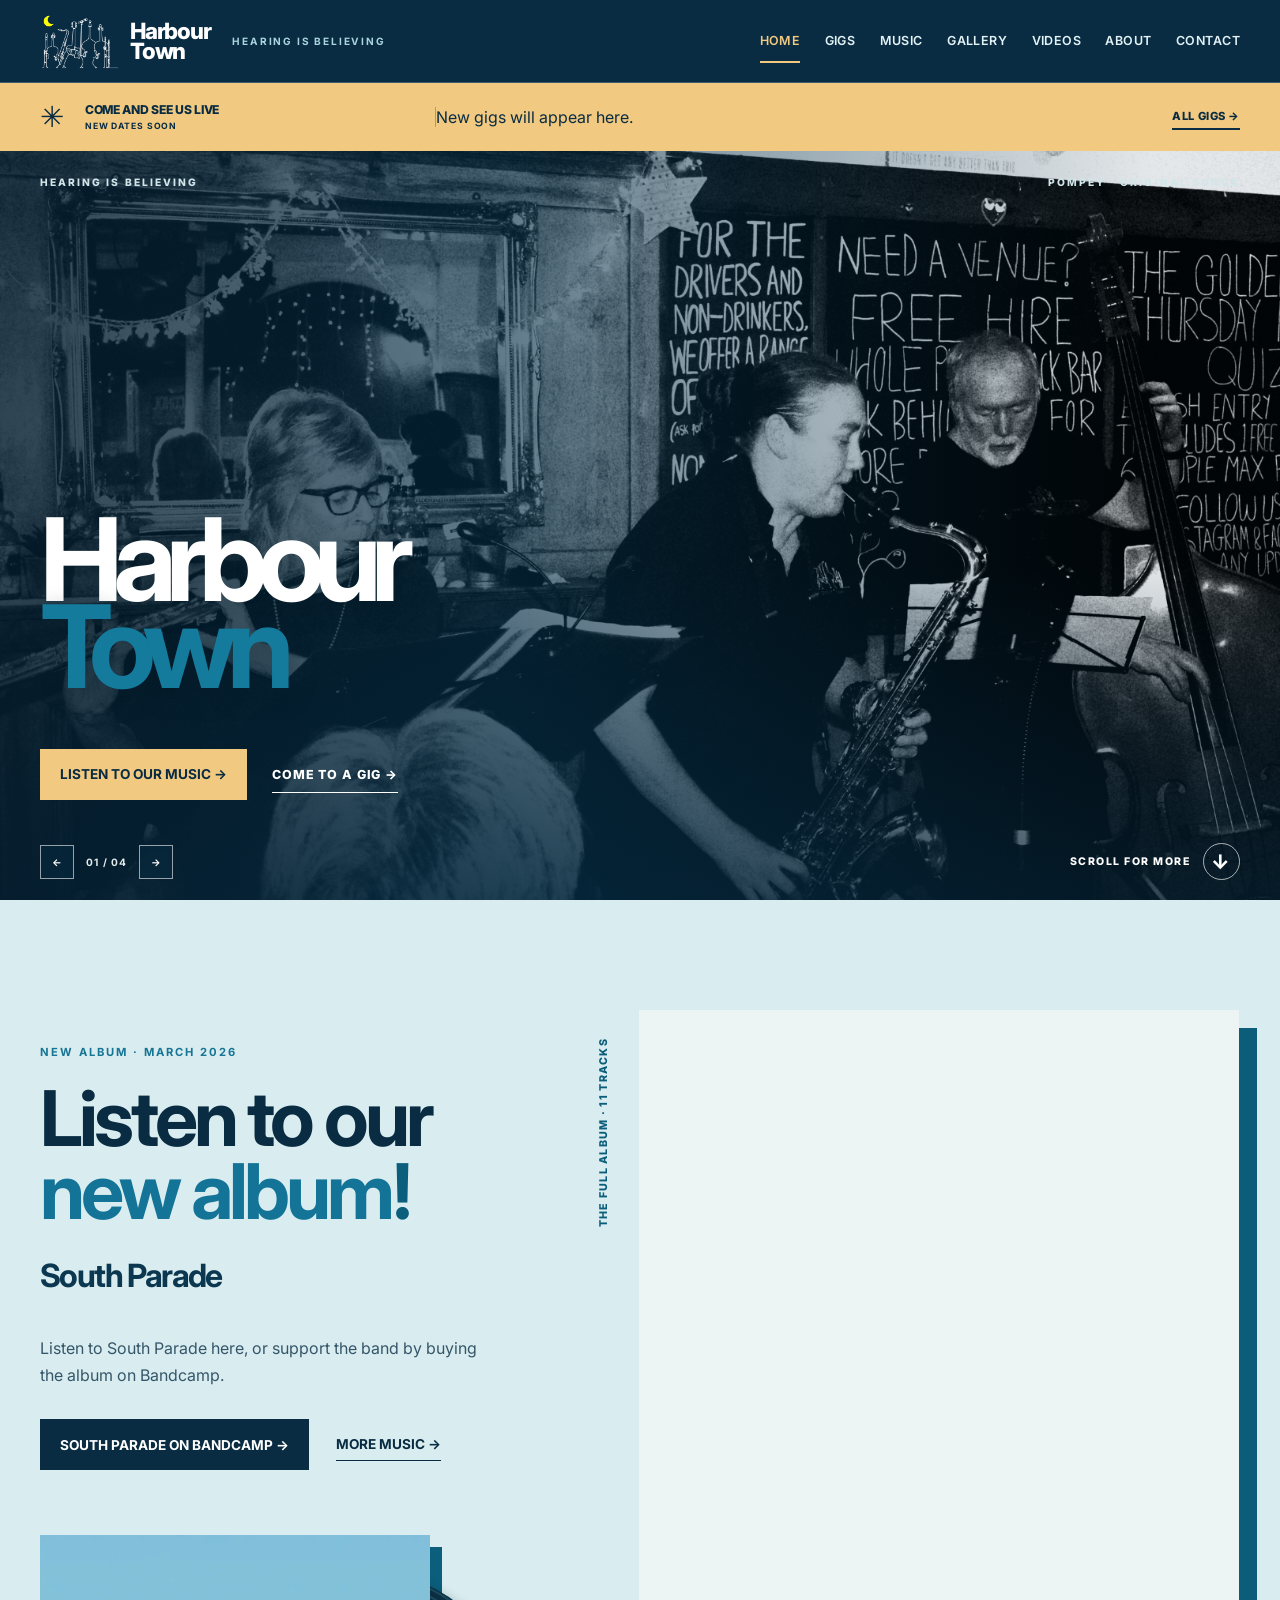
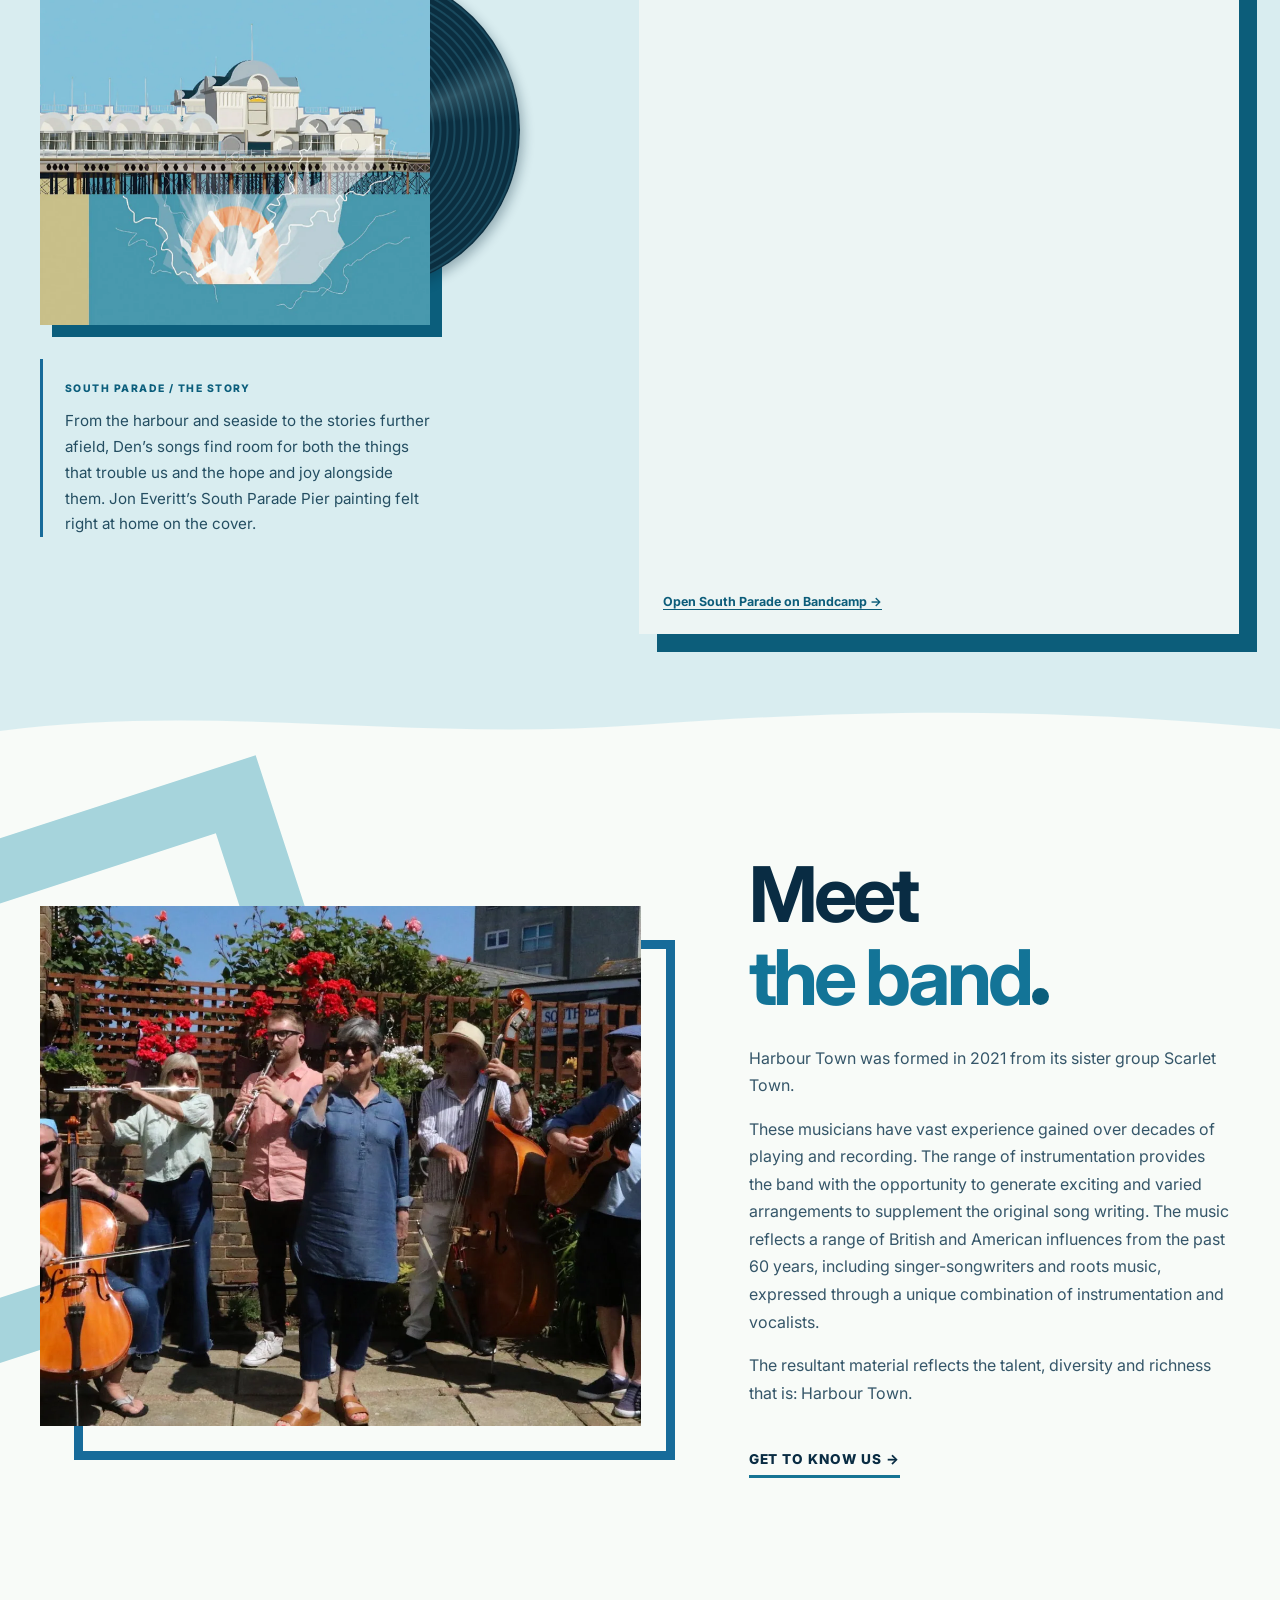
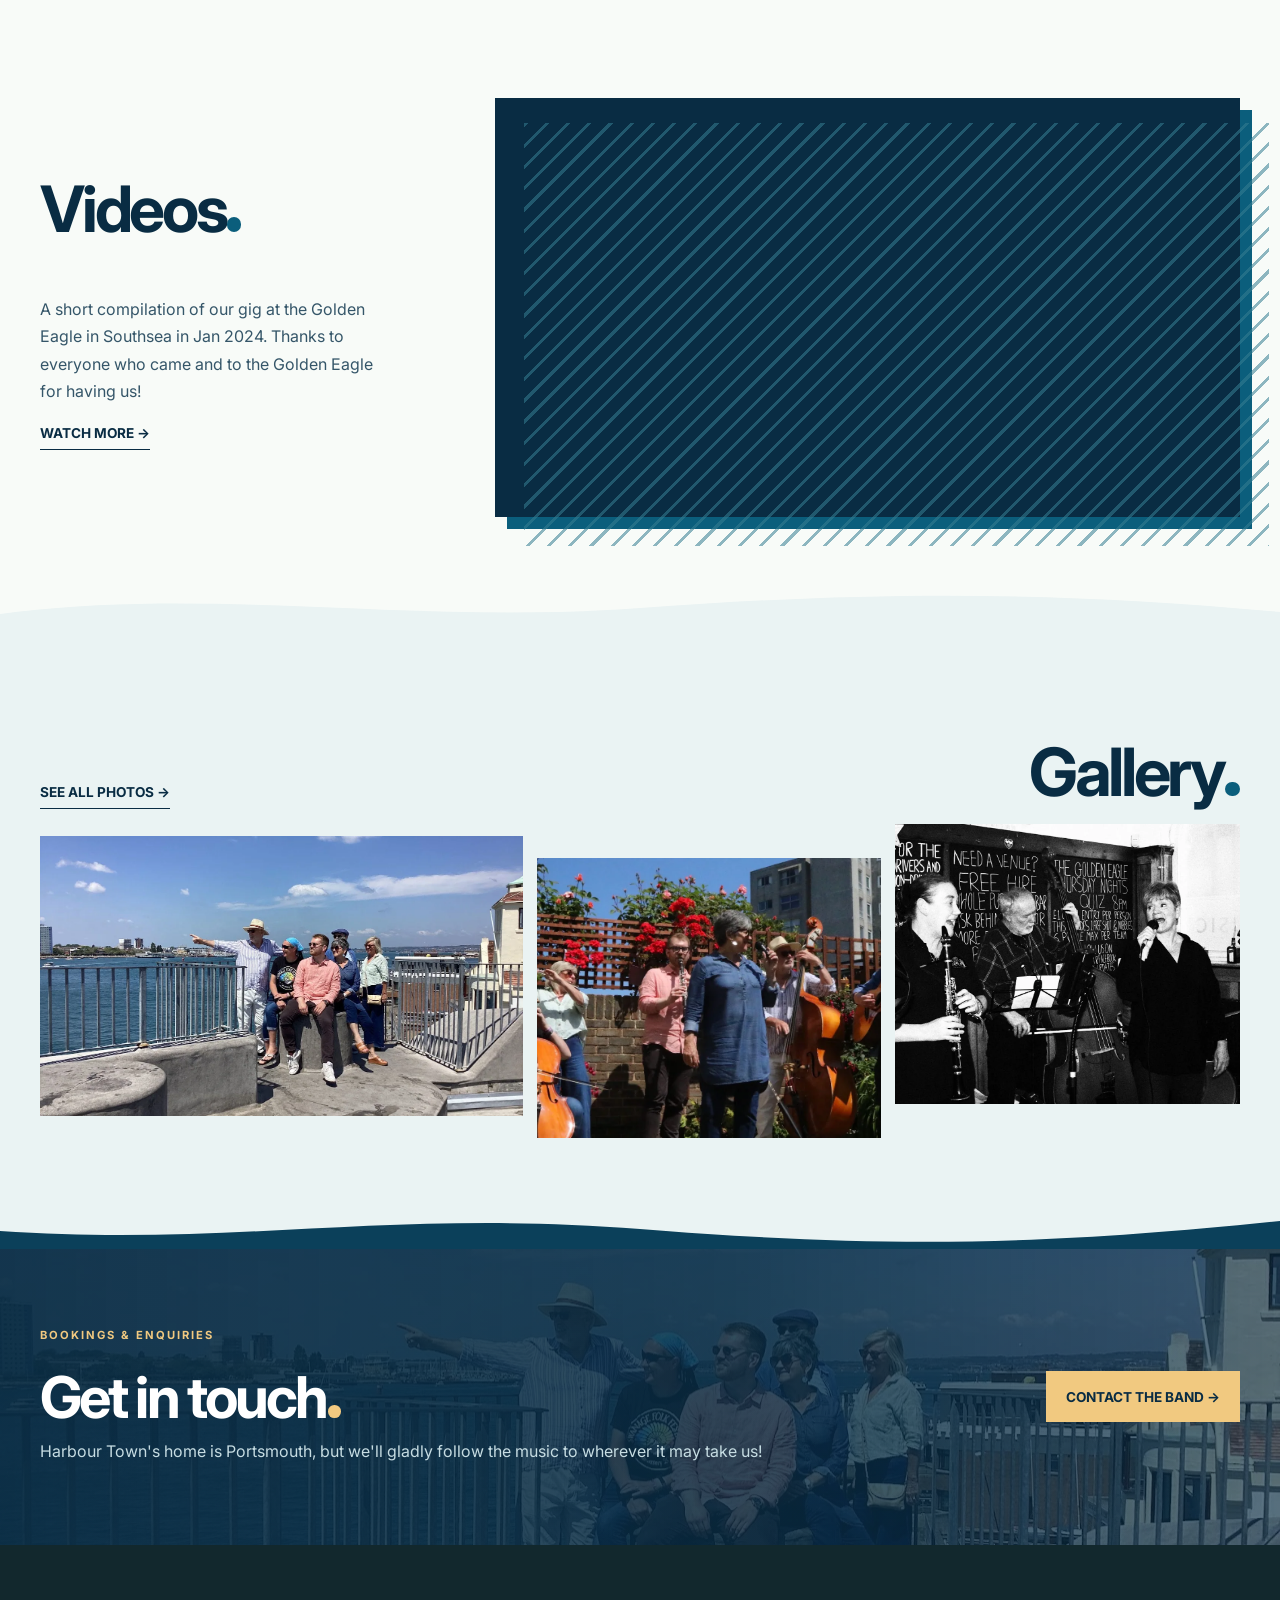
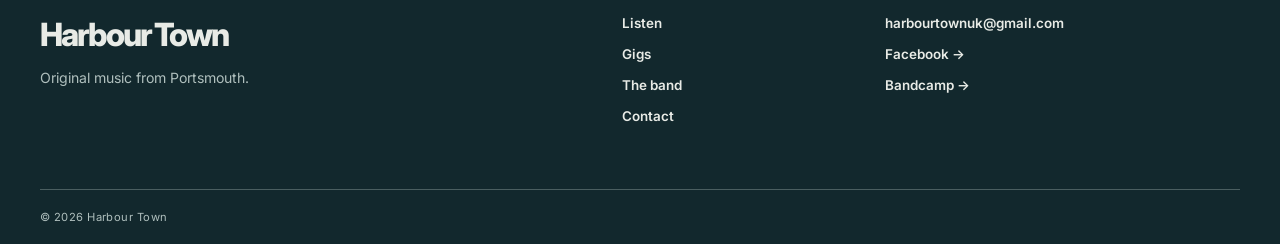
==== index.html @ 0341752e "Refresh header stylesheet and resize mobile logo" ====
<!doctype html>
<html lang="en-GB">
<head>
<meta charset="utf-8">
<meta name="viewport" content="width=device-width, initial-scale=1">
<title>Harbour Town | Original folk and roots music from Portsmouth</title>
<meta name="description" content="Listen to South Parade and find live dates for Harbour Town, a Portsmouth band playing original songs with folk, roots and singer-songwriter influences.">
<meta name="theme-color" content="#092c43">
<link rel="preconnect" href="https://fonts.googleapis.com">
<link rel="preconnect" href="https://fonts.gstatic.com" crossorigin>
<link href="https://fonts.googleapis.com/css2?family=Inter:wght@400;500;600;700;800&display=swap" rel="stylesheet">
<link rel="stylesheet" href="assets/styles.css?v=20260928-logo">
</head>
<body>
<a class="skip-link" href="#main">Skip to content</a>
<header class="site-header"><div class="wrap header-inner">
<a class="wordmark" href="index.html" aria-label="Harbour Town home"><img src="assets/ht-logo.png" alt="" width="64" height="48"><span>Harbour<br>Town</span></a>
<span class="header-location">HEARING IS BELIEVING</span>
<button class="menu-button" type="button" aria-expanded="false" aria-controls="primary-nav"><span class="menu-icon" aria-hidden="true"></span><span class="menu-label">Menu</span></button>
<nav class="site-nav" id="primary-nav" aria-label="Main navigation"><a href="index.html" aria-current="page">Home</a><a href="gigs.html">Gigs</a><a href="music.html">Music</a><a href="gallery.html">Gallery</a><a href="videos.html">Videos</a><a href="about.html">About</a><a href="contact.html">Contact</a></nav>
</div></header>
<main id="main">
<section class="gig-ribbon" aria-label="Next gig"><div class="wrap ribbon-inner"><div class="ribbon-heading"><span class="ribbon-asterisk" aria-hidden="true">✳</span><span>COME AND SEE US LIVE</span><small>OUR NEXT GIG</small></div><div class="ribbon-dates" data-gigs-preview></div><a class="ribbon-all" href="gigs.html">ALL GIGS <span aria-hidden="true">→</span></a></div></section>
<section class="full-hero" aria-labelledby="home-title"><div class="hero-slides" aria-hidden="true"><img class="hero-slide active" src="assets/slideshow_3.JPG" alt=""><img class="hero-slide" src="assets/gallery/harbour-town-2023-12.webp" alt=""><img class="hero-slide" src="assets/golden-eagle-band.webp" alt=""><img class="hero-slide" src="assets/gallery/harbour-town-2023-01.webp" alt=""></div><div class="hero-shade"></div>
<div class="hero-topline wrap"><span>HEARING IS BELIEVING</span><span>POMPEY · ORIGINAL SONGS</span></div>
<div class="hero-stage wrap"><h1 id="home-title">Harbour <em>Town</em></h1><div class="hero-actions"><a class="button button-cream" href="music.html">LISTEN TO OUR MUSIC →</a><a class="hero-simple-link" href="gigs.html">COME TO A GIG →</a></div></div>
<div class="hero-bottom wrap"><div class="hero-controls"><button type="button" id="prevSlide" aria-label="Previous live photo">←</button><span id="slideCount">01 / 04</span><button type="button" id="nextSlide" aria-label="Next live photo">→</button></div><a class="scroll-cue" href="#listen" aria-label="Scroll to the music"><span>SCROLL FOR MORE</span><span class="scroll-arrow" aria-hidden="true">↓</span></a></div></section>

<div class="home-story">
<section class="section record-feature" id="listen" data-story-stop="01"><div class="wrap record-grid"><div class="record-copy"><p class="eyebrow">NEW ALBUM · MARCH 2026</p><h2>Listen to our<br><i>new album<span class="story-stop story-stop--bang">!</span></i></h2><p class="record-title">South Parade</p><p>Listen to South Parade here, or support the band by buying the album on Bandcamp.</p><div class="actions"><a class="button button-dark" href="https://harbourtown.bandcamp.com/album/south-parade" target="_blank" rel="noopener noreferrer">SOUTH PARADE ON BANDCAMP →</a><a class="text-link" href="music.html">MORE MUSIC →</a></div><figure class="cover-art"><img src="assets/south-parade-cover.webp" alt="South Parade album cover featuring South Parade Pier in Southsea" loading="lazy"></figure><p class="album-note">From the harbour and seaside to the stories further afield, Den’s songs find room for both the things that trouble us and the hope and joy alongside them. Jon Everitt’s South Parade Pier painting felt right at home on the cover.</p></div><div class="full-album"><span class="album-side-label">THE FULL ALBUM · 11 TRACKS</span><iframe title="Listen to the full South Parade album by Harbour Town on Bandcamp" src="https://bandcamp.com/EmbeddedPlayer/album=2732938385/size=large/bgcol=edf5f4/linkcol=236d88/tracklist=true/artwork=large/transparent=true/" loading="lazy" allow="autoplay"></iframe><a href="https://harbourtown.bandcamp.com/album/south-parade" target="_blank" rel="noopener noreferrer">Open South Parade on Bandcamp →</a></div></div></section>
<section class="section about-home" data-story-stop="02"><div class="wrap about-home-grid"><figure><img src="assets/gallery/harbour-town-2023-01.webp" alt="Harbour Town playing together outdoors in Portsmouth" loading="lazy"></figure><div class="about-home-copy"><h2>Meet<br><i>the band<span class="story-stop">.</span></i></h2><p>Harbour Town was formed in 2021 from its sister group Scarlet Town.</p><p>These musicians have vast experience gained over decades of playing and recording. The range of instrumentation provides the band with the opportunity to generate exciting and varied arrangements to supplement the original song writing. The music reflects a range of British and American influences from the past 60 years, including singer-songwriters and roots music, expressed through a unique combination of instrumentation and vocalists.</p><p>The resultant material reflects the talent, diversity and richness that is: Harbour Town.</p><a class="sketch-link" href="about.html">GET TO KNOW US →</a></div></div></section>
<section class="section watch-home" data-story-stop="03"><div class="wrap watch-grid"><div><h2>Videos<span class="story-stop">.</span></h2><p>A short compilation of our gig at the Golden Eagle in Southsea in Jan 2024. Thanks to everyone who came and to the Golden Eagle for having us!</p><a class="text-link" href="videos.html">WATCH MORE →</a></div><div class="video-frame"><iframe src="https://www.youtube-nocookie.com/embed/vw4fmekz0vw" title="Harbour Town live at the Golden Eagle in Southsea" loading="lazy" allow="accelerometer; autoplay; clipboard-write; encrypted-media; gyroscope; picture-in-picture; web-share" allowfullscreen></iframe></div></div></section>
<section class="section photo-home" data-story-stop="04"><div class="wrap"><div class="photo-home-head"><div><h2>Gallery<span class="story-stop">.</span></h2></div><a class="text-link" href="gallery.html">SEE ALL PHOTOS →</a></div><div class="photo-home-grid"><a href="gallery.html"><img src="assets/gallery/harbour-town-2023-12.webp" alt="The band beside the Southsea seafront" loading="lazy"></a><a href="gallery.html"><img src="assets/gallery/harbour-town-2023-02.webp" alt="Harbour Town performing outdoors in Portsmouth" loading="lazy"></a><a href="gallery.html"><img src="assets/gallery/golden-eagle-02.webp" alt="The band performing at the Golden Eagle" loading="lazy"></a></div></div></section>
<section class="home-contact" data-story-stop="05"><div class="wrap contact-banner"><div><p class="eyebrow">BOOKINGS & ENQUIRIES</p><h2>Get in touch<span class="story-stop">.</span></h2><p>Harbour Town's home is Portsmouth, but we'll gladly follow the music to wherever it may take us!</p></div><a class="button button-cream" href="contact.html">CONTACT THE BAND →</a></div></section>
</div>
</main>
<footer class="site-footer"><div class="wrap footer-grid">
<div><a class="footer-name" href="index.html">Harbour Town</a><p>Original music from Portsmouth.</p></div>
<div class="footer-nav"><a href="music.html">Listen</a><a href="gigs.html">Gigs</a><a href="about.html">The band</a><a href="contact.html">Contact</a></div>
<div class="footer-contact"><a href="mailto:harbourtownuk@gmail.com">harbourtownuk@gmail.com</a><a href="https://www.facebook.com/harbourtownband1" target="_blank" rel="noopener noreferrer">Facebook →</a><a href="https://harbourtown.bandcamp.com/album/south-parade" target="_blank" rel="noopener noreferrer">Bandcamp →</a></div>
</div><div class="wrap footer-bottom"><span>© <span id="year">2026</span> Harbour Town</span></div></footer>
<script src="assets/gigs-data.js" defer></script>
<script src="assets/site.js" defer></script>
</body></html>
---- assets/styles.css ----
:root{--paper:#f7f4ed;--white:#fffdfa;--ink:#172d33;--muted:#526168;--sea:#496c6a;--line:#c9cec7;--sand:#e8e3d6;--gold:#b99358;--max:1240px}
*,*::before,*::after{box-sizing:border-box}
html{scroll-behavior:smooth}
body{margin:0;background:var(--paper);color:var(--ink);font-family:Inter,Arial,sans-serif;-webkit-font-smoothing:antialiased}
img{display:block;max-width:100%;width:100%}a{color:inherit;text-decoration:none}button{font:inherit}p{line-height:1.72}h1,h2,h3,p,figure{margin-top:0}h1,h2,h3{letter-spacing:-.05em;line-height:1.08}h1{font-size:clamp(3.5rem,8vw,8rem)}h2{font-size:clamp(2.5rem,5.2vw,5rem)}h3{font-size:1.5rem}a:focus-visible,button:focus-visible{outline:3px solid var(--gold);outline-offset:4px}.wrap{width:min(var(--max),calc(100% - 80px));margin-inline:auto}.skip-link{position:absolute;z-index:30;top:-100px;left:20px;padding:12px;background:var(--ink);color:white}.skip-link:focus{top:12px}
.site-header{position:relative;z-index:10;background:var(--paper);border-bottom:1px solid var(--line)}.header-inner{min-height:96px;display:flex;justify-content:space-between;align-items:center;gap:32px}.wordmark{display:flex;align-items:end;gap:17px;flex:none}.wordmark>span{font-size:1.5rem;font-weight:800;letter-spacing:-.075em;line-height:.82}.wordmark small{font-size:.61rem;letter-spacing:.17em;font-weight:700;white-space:nowrap;color:var(--sea);padding-bottom:2px}.site-nav{display:flex;align-items:center;gap:clamp(13px,2.1vw,30px)}.site-nav a{font-size:.84rem;font-weight:600;white-space:nowrap;padding:13px 0;border-bottom:2px solid transparent}.site-nav a:hover,.site-nav a[aria-current="page"]{color:var(--sea);border-bottom-color:var(--sea)}.menu-button{display:none}
.eyebrow{text-transform:uppercase;letter-spacing:.18em;font-weight:700;font-size:.7rem;line-height:1.4;color:var(--sea);margin-bottom:22px}.home-hero{padding:64px 0 76px}.hero-grid{display:grid;grid-template-columns:.88fr 1.12fr;gap:clamp(36px,6vw,90px);align-items:center}.hero-text{padding:36px 0 52px}.hero-text h1{margin-bottom:25px;letter-spacing:-.075em;line-height:.92}.period{color:var(--gold)}.hero-lede{font-size:clamp(1.4rem,2.25vw,2rem);font-weight:600;letter-spacing:-.04em;margin-bottom:10px}.hero-description{max-width:420px;font-size:1.06rem;color:var(--muted);margin-bottom:30px}.actions{display:flex;align-items:center;flex-wrap:wrap;gap:18px 27px;margin-top:30px}.button{display:inline-flex;align-items:center;justify-content:space-between;gap:22px;min-height:51px;padding:14px 20px;font-size:.85rem;font-weight:700;line-height:1.2;transition:background .2s,color .2s,transform .2s}.button:hover{transform:translateY(-2px)}.button-dark{background:var(--ink);color:#fff}.button-dark:hover{background:var(--sea)}.button-light{background:var(--paper);color:var(--ink)}.button-light:hover{background:#fff}.text-link{font-weight:700;font-size:.85rem;border-bottom:1px solid currentColor;padding:8px 0}.text-link:hover{color:var(--sea)}.hero-photo{position:relative;margin:0}.hero-photo img{height:clamp(440px,46vw,630px);object-fit:cover;object-position:48% center;filter:grayscale(100%)}.hero-photo::after{content:"";position:absolute;top:-16px;right:-16px;width:34%;height:27%;border-top:1px solid var(--gold);border-right:1px solid var(--gold);pointer-events:none}.hero-photo figcaption,.band-photo figcaption,.gallery-item figcaption{display:flex;justify-content:space-between;gap:12px;padding-top:13px;font-size:.7rem;font-weight:600;letter-spacing:.05em;color:var(--muted)}.tide-line{display:flex;justify-content:space-between;border-top:1px solid var(--line);padding:18px 0;color:var(--sea);font-size:.67rem;font-weight:700;letter-spacing:.17em}.section{padding:110px 0}.split-section{display:grid;grid-template-columns:.98fr 1fr;align-items:center;gap:clamp(50px,9vw,145px)}.section-copy{max-width:540px}.section-copy h2{margin-bottom:24px}.section-copy p:not(.eyebrow),.about-story p:not(.eyebrow),.gig-feature p:not(.eyebrow),.contact-grid p{font-size:1rem;color:var(--muted)}.section-copy .section-lede{font-size:1.25rem!important;font-weight:600;color:var(--ink)!important;letter-spacing:-.025em}.album-feature{background:#eeeae0}.section-media{display:flex;justify-content:center}.player-shell{width:min(100%,420px);min-height:480px;border:1px solid #d8d8d0;background:var(--paper);padding:14px;box-shadow:12px 12px 0 #ddd8cc}.player-shell iframe{display:block;border:0;width:100%;height:450px}.band-feature{background:var(--white)}.band-grid{display:grid;grid-template-columns:1.07fr .93fr;align-items:center;gap:clamp(45px,8vw,130px)}.band-photo{margin:0}.band-photo img{height:510px;object-fit:cover;object-position:38% center;filter:grayscale(100%)}.band-feature .text-link{display:inline-block;margin-top:15px}.gig-feature{background:var(--ink);color:var(--paper)}.gigs-split{display:grid;grid-template-columns:1fr .65fr;gap:12%;align-items:center}.gig-feature .eyebrow{color:#b8c6c1}.gig-feature h2{margin-bottom:22px}.gig-feature p:not(.eyebrow){color:#ced6d4;max-width:560px}.light-link:hover{color:#e6c799}.gigs-preview{border-top:1px solid #889995;border-bottom:1px solid #889995;padding:27px 0 30px}.preview-label{display:block;font-size:.7rem;text-transform:uppercase;letter-spacing:.18em;color:#bbcbc7;font-weight:700;margin-bottom:25px}.gigs-preview .preview-empty{font-size:clamp(1.3rem,2.2vw,2rem);font-weight:600;color:var(--paper)!important;line-height:1.3;letter-spacing:-.04em;margin:0}.preview-gig{display:flex;gap:22px;align-items:start}.preview-gig time{font-size:1.5rem;font-weight:700;white-space:nowrap}.preview-gig strong{font-size:1.4rem;letter-spacing:-.04em}.preview-gig span{display:block;color:#ced6d4;margin-top:8px}.home-contact{padding:85px 0}.contact-banner{border-top:1px solid var(--line);display:flex;justify-content:space-between;align-items:center;gap:35px;padding-top:75px}.contact-banner h2{font-size:clamp(2.2rem,4.5vw,4rem);margin-bottom:10px}.contact-banner p:last-child{color:var(--muted);margin:0}
.page-intro{padding:100px 0 90px;border-bottom:1px solid var(--line)}.page-intro h1{font-size:clamp(3.2rem,7vw,7rem);margin-bottom:25px;max-width:900px}.intro-copy{font-size:clamp(1.1rem,1.7vw,1.45rem);letter-spacing:-.022em;line-height:1.55;max-width:750px;color:var(--muted);margin:0}.page-section{padding-top:88px;padding-bottom:105px}.music-layout{align-items:start}.paper-section{background:#eeeae0}.other-records h2{margin-bottom:55px}.record-list{border-top:1px solid var(--ink)}.record-list a{display:flex;justify-content:space-between;gap:20px;align-items:center;padding:24px 0;border-bottom:1px solid var(--line);font-size:1.35rem;font-weight:650;letter-spacing:-.035em}.record-list a:hover{color:var(--sea)}.record-list a>span:last-child{font-size:.85rem;letter-spacing:0}.record-list small{font-size:.7rem;color:var(--muted);letter-spacing:0;font-weight:500;margin-left:16px}.gigs-page-grid{display:grid;grid-template-columns:1.45fr .7fr;gap:12%}.gigs-page-grid h2{font-size:clamp(2.1rem,3.5vw,3.4rem);margin-bottom:40px}.gig-list{border-top:1px solid var(--ink)}.no-gigs{max-width:550px;color:var(--muted);padding:27px 0}.gig-row{display:grid;grid-template-columns:150px 1fr auto;gap:18px;align-items:center;padding:28px 0;border-bottom:1px solid var(--line)}.gig-row time{font-weight:700}.gig-row h3{font-size:1.2rem;margin-bottom:5px}.gig-row p{color:var(--muted);margin:0}.gig-row a{font-weight:700;font-size:.85rem;border-bottom:1px solid currentColor}.aside-note{background:#e9e6dc;padding:34px;align-self:start}.aside-note h3{font-size:1.8rem}.aside-note p{color:var(--muted)}.aside-small{font-size:.8rem;margin:28px 0 0}.aside-small a,.inline-link{border-bottom:1px solid currentColor;font-weight:700}.about-story{display:grid;grid-template-columns:.8fr 1.2fr;gap:12%;max-width:1200px}.about-story h2{font-size:clamp(2.5rem,4vw,4rem)}.about-story p:not(.eyebrow){max-width:700px}.wide-photo img{max-height:520px;object-fit:cover;object-position:center 45%;filter:grayscale(100%)}.section-heading{margin-bottom:50px}.members{display:grid;grid-template-columns:repeat(2,1fr);column-gap:10%;border-top:1px solid var(--ink)}.member{padding:28px 0 35px;border-bottom:1px solid var(--line)}.member h3{margin-bottom:5px}.member .member-role{color:var(--sea);font-size:.77rem;text-transform:uppercase;font-weight:700;letter-spacing:.08em;margin-bottom:16px}.member p:last-child{color:var(--muted);margin-bottom:0;font-size:.92rem}.gallery-grid{display:grid;grid-template-columns:repeat(2,1fr);gap:40px 24px}.gallery-item{margin:0}.gallery-wide{grid-column:1/-1}.gallery-item img{aspect-ratio:1.35;object-fit:cover;filter:grayscale(100%)}.gallery-wide img{aspect-ratio:2.2}.video-grid{display:grid;grid-template-columns:repeat(2,1fr);gap:70px 32px}.video-frame{aspect-ratio:16/9;background:var(--ink)}.video-frame iframe{border:0;width:100%;height:100%}.video-item h2{font-size:1.65rem;margin:20px 0 8px}.video-item p{color:var(--muted);margin:0}.contact-grid{display:grid;grid-template-columns:1fr 1fr;gap:12%}.contact-grid h2{font-size:clamp(2.3rem,4vw,4rem)}.contact-grid>div>p{max-width:450px}.contact-methods{border-top:1px solid var(--ink)}.contact-methods>div{padding:25px 0;border-bottom:1px solid var(--line)}.contact-methods span{display:block;color:var(--sea);font-size:.7rem;font-weight:700;text-transform:uppercase;letter-spacing:.16em;margin-bottom:10px}.contact-methods a{font-size:clamp(1rem,1.75vw,1.35rem);font-weight:650;word-break:break-word}.contact-methods a:hover{color:var(--sea)}
.site-footer{background:#12282d;color:#e8ebe6;padding:70px 0 20px}.footer-grid{display:grid;grid-template-columns:1.5fr .6fr 1fr;gap:50px}.footer-name{font-size:2rem;font-weight:800;letter-spacing:-.065em}.site-footer p{font-size:.88rem;color:#afbfbd;margin-top:12px}.footer-nav,.footer-contact{display:flex;flex-direction:column;align-items:start;gap:15px;font-size:.84rem;font-weight:600}.site-footer a:hover{color:#e5c395}.footer-bottom{border-top:1px solid #4a5e60;margin-top:65px;padding-top:20px;display:flex;justify-content:space-between;font-size:.7rem;letter-spacing:.04em;color:#afbfbd}
@media(max-width:1000px){.wordmark small{display:none}.site-nav{gap:16px}.wrap{width:min(var(--max),calc(100% - 48px))}.hero-grid{gap:30px}.hero-text h1{font-size:clamp(3.6rem,8vw,6rem)}}
@media(max-width:760px){.header-inner{min-height:75px}.wordmark>span{font-size:1.25rem}.menu-button{display:flex;align-items:center;gap:10px;background:none;border:0;color:var(--ink);padding:13px 0;font-size:.8rem;font-weight:700;cursor:pointer}.menu-icon{display:block;width:22px;height:2px;background:currentColor;position:relative}.menu-icon::before,.menu-icon::after{content:"";position:absolute;left:0;width:22px;height:2px;background:currentColor}.menu-icon::before{top:-7px}.menu-icon::after{top:7px}.site-nav{display:none;position:absolute;left:0;right:0;top:100%;background:var(--paper);padding:15px 24px 26px;border-bottom:1px solid var(--line);box-shadow:0 12px 20px #172d3314;flex-direction:column;align-items:stretch;gap:0}.site-nav.is-open{display:flex}.site-nav a{font-size:1rem;padding:12px 0;border-bottom:1px solid var(--line)}.home-hero{padding:28px 0 45px}.hero-grid{grid-template-columns:1fr;gap:30px}.hero-text{padding:30px 0 0}.hero-text h1{font-size:clamp(4.4rem,15vw,7rem)}.hero-photo img{height:clamp(300px,65vw,550px)}.hero-photo::after{right:-9px;top:-9px}.section{padding:75px 0}.split-section,.band-grid,.gigs-split,.gigs-page-grid,.about-story,.contact-grid{grid-template-columns:1fr;gap:45px}.section-copy{max-width:unset}.band-photo img{height:420px}.band-grid .band-photo{order:2}.gigs-preview{margin-top:5px}.contact-banner{padding-top:45px;align-items:flex-start;flex-direction:column}.page-intro{padding:70px 0 60px}.page-section{padding:65px 0 80px}.player-shell{width:min(100%,420px)}.members{grid-template-columns:1fr}.gallery-grid,.video-grid{grid-template-columns:1fr}.gallery-wide{grid-column:auto}.gallery-wide img,.gallery-item img{aspect-ratio:1.4}.footer-grid{grid-template-columns:1fr 1fr;gap:40px}.footer-grid>div:first-child{grid-column:1/-1}.footer-bottom{margin-top:48px}}
@media(max-width:480px){.wrap{width:calc(100% - 36px)}.hero-text h1{font-size:clamp(3.8rem,16vw,5.3rem)}.hero-description{font-size:.98rem}.hero-photo img{height:310px}.tide-line span:last-child{display:none}.section{padding:60px 0}.page-intro{padding:58px 0}.page-intro h1{font-size:clamp(3rem,13vw,4.5rem)}.button{width:100%}.actions{align-items:stretch;flex-direction:column}.actions .text-link{align-self:flex-start}.band-photo img{height:340px}.gig-row{grid-template-columns:1fr;gap:7px}.aside-note{padding:26px}.gallery-grid{gap:30px}.footer-grid{grid-template-columns:1fr}.footer-grid>div:first-child{grid-column:auto}.footer-bottom{gap:15px;flex-wrap:wrap}}
@media(prefers-reduced-motion:reduce){html{scroll-behavior:auto}.button{transition:none}}

/* Southsea edition: blue ink, live photography and the album's pier artwork. */
:root{--paper:#eaf3f3;--white:#f8fbf8;--ink:#092c43;--muted:#355669;--sea:#167494;--line:#b0ccd1;--sand:#d7e8e7;--gold:#f1c980}
body{background:var(--paper)}
.site-header{background:#092c43;color:#fff;border-bottom:1px solid #ffffff37}.header-inner{min-height:82px;gap:22px}.wordmark{align-items:center;gap:12px}.wordmark img{width:78px;height:68px;object-fit:contain;display:block}.wordmark>span{font-size:1.4rem;letter-spacing:-.055em;line-height:.9}.header-location{color:#aad5df;font-size:.63rem;letter-spacing:.18em;font-weight:700;white-space:nowrap;margin-right:auto}.site-nav{gap:clamp(13px,1.9vw,27px)}.site-nav a{color:#e3f3f5;font-size:.78rem;letter-spacing:.035em;text-transform:uppercase}.site-nav a:hover,.site-nav a[aria-current="page"]{color:var(--gold);border-color:var(--gold)}
/* .hero-actions .button-cream{background:#167494;color:#fff}
.hero-actions .button-cream:hover{background:#34aad2;color:#fff}*/
.gig-ribbon{background:#f1c980;color:#092c43}.ribbon-inner{min-height:90px;display:grid;grid-template-columns:1fr 1.9fr auto;align-items:center;gap:24px}.ribbon-heading{display:grid;grid-template-columns:36px 1fr;column-gap:9px;align-items:center;line-height:1.1;font-size:.86rem;font-weight:800;letter-spacing:-.025em}.ribbon-heading small{grid-column:2;font-size:.54rem;letter-spacing:.1em;font-weight:700;margin-top:5px}.ribbon-asterisk{grid-row:1/3;font-size:2.2rem;font-weight:400;line-height:1}.ribbon-dates{display:grid;grid-template-columns:1fr 1fr;gap:0;border-left:1px solid #0d4b6655}.ribbon-gig{display:flex;gap:13px;align-items:center;padding:10px 16px;border-right:1px solid #0d4b6655}.ribbon-gig time{font-size:1.5rem;line-height:.95;letter-spacing:-.065em;font-weight:800;white-space:nowrap}.ribbon-gig time span{display:block;font-size:.57rem;text-transform:uppercase;letter-spacing:.12em;font-weight:700;margin-top:4px}.ribbon-gig strong{display:block;font-size:.82rem;letter-spacing:-.03em;line-height:1.2}.ribbon-gig small{display:block;font-size:.64rem;font-weight:600;margin-top:3px}.ribbon-all{font-size:.7rem;font-weight:800;letter-spacing:.05em;white-space:nowrap;border-bottom:2px solid currentColor;padding:5px 0}.ribbon-all:hover{color:#126380}
.full-hero{position:relative;min-height:min(790px,85vh);height:720px;background:#0a2e42;color:#fff;overflow:hidden}.hero-slides,.hero-shade,.hero-slide{position:absolute;inset:0;width:100%;height:100%}.hero-slide{object-fit:cover;object-position:center 45%;opacity:0;transition:opacity 1.1s ease;filter:contrast(1.08)}.hero-slide.active{opacity:1}.hero-shade{background:linear-gradient(90deg,#051e2fd4 0%,#052e46a0 40%,#06283b1c 90%),linear-gradient(0deg,#051e2fbd 0%,transparent 45%)}.hero-topline,.hero-stage,.hero-bottom{position:relative;z-index:1}.hero-topline{display:flex;justify-content:space-between;padding-top:25px;font-size:.64rem;letter-spacing:.2em;font-weight:800;color:#d2e6ea}.hero-stage{position:absolute;left:50%;bottom:100px;transform:translateX(-50%)}.hero-overline{font-size:clamp(1.5rem,3vw,2.5rem);font-weight:500;letter-spacing:-.06em;margin-bottom:10px;font-style:italic;color:#f2d59b}.hero-stage h1{font-size:clamp(5rem,11.4vw,12rem);line-height:.75;letter-spacing:-.09em;margin:0 0 60px;white-space:nowrap;text-shadow:0 8px 24px #04192266}.hero-stage h1 em{display:block;font-style:normal;color:#f1c980}.hero-caption{max-width:435px;font-size:1.05rem;line-height:1.5;font-weight:500;margin-bottom:20px}.hero-actions{display:flex;gap:25px;align-items:center;flex-wrap:wrap}.button-cream{background:#f1c980;color:#092c43}.button-cream:hover{background:#f9e4b5}.hero-simple-link{font-size:.78rem;letter-spacing:.07em;font-weight:800;border-bottom:1px solid #fff;padding:10px 0}.hero-simple-link:hover{color:#f1c980}.hero-bottom{position:absolute;left:50%;bottom:20px;transform:translateX(-50%);display:flex;justify-content:space-between;align-items:center;color:#e5eceb;font-size:.63rem;letter-spacing:.12em;font-weight:700}.hero-controls{display:flex;align-items:center;gap:12px;white-space:nowrap}.hero-controls button{border:1px solid #ffffff93;color:#fff;background:#092c4370;width:34px;height:34px;cursor:pointer}.hero-controls button:hover{background:#f1c980;color:#092c43}.seafront-mark{background:#0c5d7a;color:#a7e2e6;overflow:hidden}.seafront-mark .wrap{display:flex;justify-content:space-around;align-items:center;gap:35px;height:60px;font-size:.75rem;letter-spacing:.2em;font-weight:800;white-space:nowrap}.seafront-mark span:nth-child(even){color:#f1c980;font-size:1.5rem}
.record-feature{background:#d9edf0;position:relative;overflow:hidden}.record-feature::before{content:"";position:absolute;right:-4%;top:-200px;width:380px;height:380px;border:45px solid #b8dbe1;border-radius:50%;opacity:.55}.record-grid{position:relative;display:grid;grid-template-columns:.9fr 1.1fr;gap:9%;align-items:start}.record-copy{padding-top:35px}.record-copy h2{font-size:clamp(3.3rem,6vw,7rem);line-height:.95;margin:0 0 20px}.record-copy h2 i,.about-home h2 i,.music-album h2 i{font-style:normal;color:#137497}.record-title{font-size:clamp(1.3rem,2.5vw,2rem)!important;font-weight:700;color:#0b3850!important;letter-spacing:-.05em}.record-copy>p:not(.eyebrow){max-width:450px;color:#355669;line-height:1.7}.cover-art{width:min(100%,390px);position:relative;margin:65px 0 0;box-shadow:18px 18px 0 #0b5e7c}.cover-art img{aspect-ratio:1;object-fit:cover}.cover-art figcaption{background:#0b5e7c;color:#fff;font-size:.63rem;letter-spacing:.04em;padding:8px 11px}.full-album{position:relative;background:#edf5f4;padding:24px;box-shadow:18px 18px 0 #0c5d7a;max-width:600px}.full-album iframe{display:block;width:100%;height:1140px;max-width:100%;border:0}.full-album>a{display:inline-block;color:#0c5d7a;font-weight:700;font-size:.78rem;border-bottom:1px solid currentColor;margin:20px 0 0}.album-side-label{position:absolute;left:-42px;top:28px;writing-mode:vertical-rl;transform:rotate(180deg);font-size:.67rem;font-weight:800;letter-spacing:.12em;color:#0c5d7a}.about-home{background:#f8fbf8}.about-home-grid{display:grid;grid-template-columns:1.1fr .9fr;gap:9%;align-items:center}.about-home-grid figure{margin:0}.about-home-grid img{height:520px;object-fit:cover}.about-home-grid figcaption{font-size:.62rem;letter-spacing:.09em;color:#436476;margin-top:14px;font-weight:700}.about-home-copy h2{font-size:clamp(3.6rem,6vw,7rem);margin:0 0 25px}.about-home-copy p:not(.eyebrow){max-width:480px;color:#355669}.sketch-link{display:inline-block;margin-top:20px;border-bottom:3px solid #167494;padding:8px 0;font-size:.85rem;font-weight:800;letter-spacing:.07em}.sketch-link:hover{color:#167494}.watch-home{background:#dcebee}.watch-grid{display:grid;grid-template-columns:.6fr 1.4fr;gap:9%;align-items:center}.watch-grid h2{font-size:clamp(3rem,5vw,5.5rem)}.watch-grid p:not(.eyebrow){color:#355669;max-width:300px}.watch-grid .video-frame{box-shadow:15px 15px 0 #11617e}.home-contact{background:#0b405a;color:#fff;padding:80px 0}.home-contact .contact-banner{border:0;padding:0}.home-contact .eyebrow{color:#f1c980}.home-contact .contact-banner p:last-child{color:#c6dce2}
.page-intro{background:#d9edf0;border-bottom:3px solid #0c5d7a}.page-intro h1{color:#0b405a;letter-spacing:-.07em}.page-intro .eyebrow{color:#14718d}.page-intro::after{content:"";display:block;margin-top:55px;width:125px;height:7px;background:repeating-linear-gradient(90deg,#0c5d7a 0 21px,transparent 21px 28px)}.page-section,.paper-section{background:#f8fbf8}.paper-section{background:#dcebee}.music-album{background:#d9edf0}.music-album-grid{display:grid;grid-template-columns:.9fr 1.1fr;gap:9%;align-items:start}.music-album h2{font-size:clamp(3.6rem,7vw,7rem)}.music-album-copy>p:not(.eyebrow){max-width:480px;color:#355669}.music-cover{width:min(100%,490px);margin-bottom:35px;box-shadow:16px 16px 0 #0b5e7c}.music-album .full-album{margin-top:25px}.music-album .art-credit{font-size:.7rem;margin-top:25px}.demo-notice{background:#f1c980;color:#092c43;font-weight:800;font-size:.7rem;letter-spacing:.07em;padding:14px 17px;max-width:630px;margin-bottom:30px}.gig-row.is-demo{background:#edf5f4;padding:25px 18px;margin-bottom:8px;border-left:4px solid #e3ac5d}.gig-row .demo-tag{display:block;font-size:.64rem;text-transform:uppercase;letter-spacing:.07em;font-weight:800;color:#a2621a;margin-top:6px}.gallery-item img{filter:none}.gallery-wide img{aspect-ratio:2.2;object-position:center 40%}.aside-note{background:#dcebee}
@media(max-width:1100px){.header-location{display:none}.ribbon-inner{grid-template-columns:1fr 1.7fr auto;gap:12px}.ribbon-gig{padding-inline:12px}.hero-stage h1{font-size:clamp(5rem,11vw,9rem)}}
@media(max-width:760px){.site-header .menu-button{color:#fff}.site-nav{background:#092c43;color:#fff;border-color:#ffffff47}.site-nav a{color:#fff;border-color:#ffffff36}.header-inner{min-height:75px}.wordmark img{height:59px;width:68px}.wordmark>span{font-size:1rem}.ribbon-inner{grid-template-columns:1fr auto;padding:13px 0;gap:10px}.ribbon-heading{grid-column:1}.ribbon-dates{grid-column:1/-1;grid-row:2;border-left:0;border-top:1px solid #0d4b6655}.ribbon-gig:first-child{padding-left:0}.ribbon-all{grid-column:2;grid-row:1}.full-hero{height:670px;min-height:0}.hero-slide{object-position:56% center}.hero-topline{font-size:.57rem}.hero-topline span:last-child{display:none}.hero-stage{bottom:95px}.hero-stage h1{font-size:clamp(4.8rem,13.8vw,7.5rem)}.hero-bottom>span{max-width:60%;line-height:1.5}.seafront-mark .wrap{justify-content:flex-start;width:max-content;min-width:100%;gap:35px}.record-grid,.music-album-grid,.about-home-grid,.watch-grid{grid-template-columns:1fr;gap:60px}.record-copy{padding-top:0}.cover-art{margin-top:50px;width:min(80%,390px)}.full-album{margin-left:25px;width:calc(100% - 35px)}.about-home-grid figure{order:2}.about-home-grid img{height:440px}.watch-grid .video-frame{margin-right:15px}.music-cover{max-width:520px}.music-album .full-album{margin-top:0}}
@media(max-width:480px){.ribbon-heading{font-size:.73rem}.ribbon-heading small{font-size:.47rem}.ribbon-asterisk{font-size:1.8rem}.ribbon-dates{gap:0}.ribbon-gig{padding:12px 8px 8px 0;gap:7px}.ribbon-gig time{font-size:1.18rem}.ribbon-gig strong{font-size:.69rem}.ribbon-gig small{font-size:.55rem}.ribbon-all{font-size:.61rem}.full-hero{height:590px}.hero-stage{bottom:92px}.hero-stage h1{font-size:clamp(3.45rem,15vw,5.5rem);margin-bottom:25px}.hero-overline{font-size:1.4rem}.hero-caption{font-size:.88rem;max-width:300px}.hero-actions .button{width:auto;font-size:.7rem;min-height:45px}.hero-simple-link{font-size:.7rem}.hero-bottom>span{font-size:.48rem}.record-feature::before{display:none}.record-copy h2{font-size:3.4rem}.cover-art{width:min(76%,340px);margin-bottom:20px}.full-album{padding:10px;box-shadow:8px 8px 0 #0c5d7a}.full-album iframe{height:1135px}.album-side-label{display:none}.about-home-grid img{height:300px}.seafront-mark .wrap{height:50px}}
@media(prefers-reduced-motion:reduce){.hero-slide{transition:none}}

/* Inner pages follow the photo led homepage. */
.subhero{position:relative;isolation:isolate;height:clamp(400px,20vw,550px);overflow:hidden;background:#0b405a;color:#fff}
.subhero>img,.subhero>.hero-shade{position:absolute;inset:0;width:100%;height:100%}
.subhero>img{object-fit:cover;object-position:center 48%}
.subhero>.hero-shade{background:linear-gradient(90deg,#061c2cc2 0%,#0b405a62 58%,#0b405a20 100%),linear-gradient(0deg,#071c2b81,transparent 52%)}
.subhero-copy{position:absolute;z-index:1;left:50%;bottom:62px;transform:translateX(-50%)}
.subhero-copy .hero-overline{font-size:clamp(1rem,1.8vw,1.5rem);font-style:normal;font-weight:700;letter-spacing:.09em;color:#f1c980}
.subhero-copy h1{color:#fff;font-size:clamp(3.5rem,7.5vw,8.5rem);letter-spacing:-.075em;line-height:.93;margin:0}
.subhero-caption{position:absolute;z-index:1;left:50%;bottom:20px;transform:translateX(-50%);font-size:.62rem;font-weight:700;letter-spacing:.12em;color:#e1eef1;text-transform:uppercase}
.gallery-hero .subhero-copy,.contact-hero .subhero-copy{text-align:right}.gallery-hero>img,.contact-hero>img{object-position:center 42%}
.gallery-hero>.hero-shade,.contact-hero>.hero-shade{background:linear-gradient(270deg,#061c2cc9 0%,#0b405a55 60%,#0b405a10 100%),linear-gradient(0deg,#071c2b80,transparent 45%)}
.music-hero>img{object-position:center 45%}.music-hero>.hero-shade{background:linear-gradient(90deg,#063852db,#0b405a6b 50%,#0b405a18)}
.videos-hero>img{object-position:center 38%}.gigs-hero>img{object-position:center 50%}
.about-original{background:#eef6f5;padding-block:80px}.about-original-grid{display:grid;grid-template-columns:240px minmax(0,790px);gap:5vw;align-items:start}.about-original-grid .eyebrow{border-top:3px solid #0c5d7a;padding-top:18px}.about-original-grid p:not(.eyebrow){font-size:clamp(1rem,1.25vw,1.15rem);line-height:1.8;color:#244b5e;margin-bottom:23px}
.about-original-grid p:first-child{font-weight:700;color:#0b405a}
.members-section{background:#dcebee;padding:75px 0 100px}.members-heading h2{font-size:clamp(3rem,5.5vw,6rem);margin-bottom:50px}
.member-profile{display:grid;grid-template-columns:minmax(220px,35%) minmax(0,1fr);gap:7%;align-items:center;padding:52px 0}
.member-profile:nth-child(even){grid-template-columns:minmax(0,1fr) minmax(220px,35%)}.member-profile:nth-child(even) figure{order:2}
.member-profile figure{margin:0}.member-profile img{height:clamp(230px,25vw,340px);width:100%;object-fit:cover;object-position:center}.member-profile:nth-child(2) img{object-position:center 32%}
.member-copy{max-width:650px}.member-number{font-size:.72rem;letter-spacing:.2em;font-weight:800;color:#167494}.member-copy h2{font-size:clamp(2.1rem,3.6vw,4rem);margin:10px 0 8px}.member-copy .member-role{font-size:.82rem;font-weight:800;letter-spacing:.07em;text-transform:uppercase;color:#0b6c8b;margin-bottom:20px}.member-copy p:last-child{font-size:1rem;color:#2a5264;line-height:1.72;margin-bottom:0}
.gigs-content{background:#eaf3f3;padding:80px 0 110px}.gigs-lead{max-width:780px;font-size:clamp(1.25rem,2vw,1.8rem);letter-spacing:-.035em;font-weight:600;color:#0b405a}.gigs-lead p{line-height:1.5}.gigs-lead a{border-bottom:2px solid #167494}.gigs-content .demo-notice{margin:45px 0 20px}.gigs-content .gig-list{max-width:1000px}.gigs-content .gig-row{grid-template-columns:200px 1fr auto}.gigs-content .gig-row time{font-size:1.2rem}.gigs-contact{display:inline-block;margin-top:32px}
.music-album-copy h2{margin-bottom:28px}.music-album-copy p a{color:#0b5e7c}.music-album-copy>p{font-size:1.05rem}.music-album-copy>.button{margin:10px 0 28px}
.gallery-group{padding:78px 0;background:#eef6f5}.gallery-group:nth-of-type(even){background:#dcebee}.gallery-group-heading{display:flex;align-items:end;justify-content:space-between;gap:20px;border-bottom:2px solid #0c5d7a;padding-bottom:20px;margin-bottom:30px}.gallery-group-heading h2{font-size:clamp(2rem,3.5vw,3.5rem);margin:0}.gallery-group-heading p{font-size:.86rem;color:#355669;margin:0}.gallery-grid{display:grid;grid-template-columns:repeat(4,minmax(0,1fr));gap:13px}.gallery-item{margin:0}.gallery-item:first-child{grid-column:span 2;grid-row:span 2}.gallery-open{display:block;padding:0;width:100%;height:100%;border:0;background:transparent;cursor:zoom-in;overflow:hidden}.gallery-open img{display:block;width:100%;height:100%;min-height:180px;aspect-ratio:1.3;object-fit:cover;filter:none;transition:transform .35s ease}.gallery-item:first-child img{aspect-ratio:1.3}.gallery-open:hover img{transform:scale(1.035)}
.gallery-dialog{position:fixed;inset:0;max-width:min(1100px,95vw);max-height:94vh;width:100%;padding:50px 64px 25px;border:0;background:#092c43;color:#fff;box-shadow:0 15px 80px #001a2ec0}.gallery-dialog::backdrop{background:#001927db}.gallery-dialog figure{margin:0;display:flex;flex-direction:column;align-items:center;justify-content:center;height:100%;min-height:0}.gallery-dialog img{max-height:calc(94vh - 120px);width:auto;max-width:100%;object-fit:contain}.gallery-dialog figcaption{font-size:.8rem;margin-top:12px;color:#d6e9eb}.gallery-close{position:absolute;right:17px;top:10px;background:transparent;color:#fff;border:0;font-size:2rem;cursor:pointer}.gallery-arrow{position:absolute;top:50%;transform:translateY(-50%);background:#f1c980;color:#092c43;border:0;width:40px;height:44px;cursor:pointer;font-size:1.25rem}.gallery-prev{left:12px}.gallery-next{right:12px}
.video-grid{align-items:start}.video-item{border-top:3px solid #0c5d7a;padding-top:20px}.video-item h2{font-size:clamp(1.5rem,2.2vw,2.4rem)}.video-item p{line-height:1.7}.video-item:last-child{grid-column:1/-1;max-width:900px}
.contact-page{background:#eef6f5}.contact-page-grid{display:grid;grid-template-columns:1fr 1fr;gap:9%;align-items:start}.contact-page-grid>div:first-child{font-size:clamp(1.1rem,1.6vw,1.4rem);font-weight:600;color:#0b405a;letter-spacing:-.025em}.contact-box{padding:30px;border-top:3px solid #0c5d7a;background:#dcebee}.contact-box h2{font-size:clamp(2rem,3.5vw,3.5rem)}.contact-box a{border-bottom:1px solid #0c5d7a;overflow-wrap:anywhere}
.photo-home{background:#eaf3f3}.photo-home-head{display:flex;justify-content:space-between;align-items:end;margin-bottom:27px}.photo-home-head h2{margin:0}.photo-home-grid{display:grid;grid-template-columns:1.4fr 1fr 1fr;gap:14px}.photo-home-grid a{display:block;overflow:hidden}.photo-home-grid img{height:280px;width:100%;object-fit:cover;transition:transform .35s}.photo-home-grid a:hover img{transform:scale(1.04)}.photo-credit{font-size:.66rem;letter-spacing:.06em;text-transform:uppercase;color:#436476;margin:15px 0 0}
/* Make the strip informative without pushing the hero out of view. */
.ribbon-inner{min-height:68px;gap:15px}.ribbon-heading{font-size:.76rem}.ribbon-asterisk{font-size:1.8rem}.ribbon-gig{padding-block:7px}.ribbon-gig time{font-size:1.3rem}
@media(max-width:960px){.gallery-grid{grid-template-columns:repeat(3,minmax(0,1fr))}.gallery-item:first-child{grid-column:span 2;grid-row:span 2}.member-profile,.member-profile:nth-child(even){gap:5%}}
@media(max-width:760px){.subhero-copy{bottom:60px}.subhero-copy h1{font-size:clamp(3.4rem,10vw,5rem)}.about-original-grid,.contact-page-grid{grid-template-columns:1fr;gap:18px}.about-original{padding-block:55px}.members-section{padding-block:55px}.member-profile,.member-profile:nth-child(even){grid-template-columns:34% 1fr;gap:20px;padding:28px 0}.member-profile:nth-child(even) figure{order:0}.member-profile img{height:210px}.member-copy h2{font-size:2rem}.gallery-grid{grid-template-columns:repeat(2,minmax(0,1fr))}.gallery-group-heading{display:block}.gallery-group-heading p{margin-top:10px}.video-item:last-child{grid-column:auto}.photo-home-grid{grid-template-columns:1fr 1fr}.photo-home-grid a:first-child{grid-column:1/-1}.photo-home-grid img{height:220px}.ribbon-inner{grid-template-columns:1fr auto;padding:8px 0;gap:3px 8px}.ribbon-heading{grid-template-columns:22px 1fr;font-size:.68rem}.ribbon-asterisk{font-size:1.35rem}.ribbon-heading small{font-size:.42rem;margin-top:2px}.ribbon-dates{grid-row:2;grid-column:1/-1;border-top:0}.ribbon-gig{border:0;padding:2px 0 0}.ribbon-gig:nth-child(n+2){display:none}.ribbon-all{grid-row:1;grid-column:2}.record-copy .actions{justify-content:center}.record-copy .cover-art{margin:42px auto 25px}.record-copy .cover-art figcaption{text-align:center}.full-album{margin-inline:auto}.full-album>a{display:block;width:max-content;max-width:100%;text-align:center;margin:20px auto 0}.music-album-copy{text-align:center}.music-cover{margin-inline:auto}.music-album-copy>.button{margin-inline:auto}.music-album .full-album{margin-inline:auto}.subhero-caption{line-height:1.4}}
@media(max-width:480px){.subhero{height:210px}.subhero-copy{bottom:54px}.subhero-copy h1{font-size:clamp(2.8rem,12vw,4.4rem)}.subhero-copy .hero-overline{font-size:.8rem}.subhero-caption{font-size:.5rem}.about-original-grid p:not(.eyebrow){font-size:1rem}.member-profile,.member-profile:nth-child(even){grid-template-columns:1fr;gap:14px}.member-profile img{height:280px}.member-copy h2{margin:4px 0}.gallery-grid{gap:7px}.gallery-item:first-child{grid-column:1/-1;grid-row:auto}.gallery-open img{min-height:120px}.gallery-dialog{padding:45px 42px 22px}.gallery-arrow{width:32px;height:36px}.gallery-prev{left:4px}.gallery-next{right:4px}.photo-home-grid img{height:150px}.photo-home-grid a:first-child img{height:210px}.gigs-content .gig-row{grid-template-columns:1fr;gap:8px}.music-album-copy>.button{width:auto}.ribbon-heading{font-size:.63rem}.ribbon-gig time{font-size:1.15rem}.ribbon-gig strong{font-size:.76rem}.record-copy .actions .button{width:auto}}
@media(prefers-reduced-motion:reduce){.gallery-open img,.photo-home-grid img{transition:none}}
.gallery-single .gallery-grid{display:block}.gallery-single .gallery-item{max-width:1050px}.gallery-single .gallery-open img{max-height:600px;aspect-ratio:16/9}
@media(max-width:760px){.record-copy .actions .button,.record-copy .actions .text-link{align-self:center}.music-album-copy>.button{display:inline-flex}}
@media(max-width:760px){.record-copy .cover-art{transform:none;box-shadow:0 9px 0 #0b5e7c}.music-cover{box-shadow:0 9px 0 #0b5e7c}}

/* Southsea visual accents: full-screen first view, graphic section breaks and gentle motion. */
.gig-ribbon{background:#f1c980;color:#092c43;border-bottom:0}
.ribbon-dates{border-left-color:#0d4b6655}.ribbon-gig{border-right-color:#0d4b6655}.ribbon-all:hover{color:#126380}
.full-hero{height:calc(100svh - var(--top-stack-height, 150px));min-height:520px}
.hero-stage h1{font-size:clamp(5rem,9vw,9rem)}
.hero-bottom{gap:20px}.scroll-cue{display:flex;align-items:center;gap:13px;color:#fff;font-size:.66rem;letter-spacing:.14em;font-weight:800;white-space:nowrap}
.scroll-arrow{display:grid;place-items:center;width:37px;height:37px;border:1px solid #ffffffa6;border-radius:50%;font-size:1.25rem;line-height:1;transition:transform .25s,background .25s}
.scroll-cue:hover .scroll-arrow,.scroll-cue:focus-visible .scroll-arrow{transform:translateY(4px);background:#176b9a}
/* Bold artwork sits behind the record without a separate divider strip. */
.record-feature{padding-top:110px}
.record-feature::before{display:none}
.record-feature::after{display:none}
.record-copy .cover-art{z-index:1;box-shadow:18px 18px 0 #0b5e7c}
.record-copy .cover-art::before{display:none}
.record-copy .cover-art::after{display:none}
.album-note{position:relative;max-width:390px!important;margin:34px 0 0;padding:21px 0 0 22px;border-left:3px solid #176b9a;font-size:.95rem;line-height:1.65;color:#244e62!important}
.album-note::before{content:"SOUTH PARADE / THE STORY";display:block;font-size:.65rem;letter-spacing:.14em;font-weight:800;color:#0b5e7c;margin-bottom:10px}
/* Keep the large image shapes; let the section colours make the transition. */
.about-home{position:relative;overflow:hidden;padding-top:110px}
.about-home::before{content:"";position:absolute;width:clamp(330px,39vw,640px);height:clamp(330px,39vw,640px);left:-12%;top:9%;border:62px solid #a6d4dc;transform:rotate(-18deg);pointer-events:none}
.about-home::after{display:none}
.about-home-grid{position:relative}.about-home-grid figure{position:relative}
.about-home-grid figure::before{content:"";position:absolute;inset:34px -34px -34px 34px;border:9px solid #176b9a;pointer-events:none}.about-home-grid img{position:relative}
.watch-home{position:relative;overflow:hidden}.watch-home::before,.watch-home::after{display:none}
.photo-home{position:relative}.photo-home::before,.photo-home::after{display:none}
/* The wave meets each title's punctuation rather than a separate badge. */
.home-story{position:relative;isolation:isolate}
.home-story>section{position:relative;z-index:auto}
.home-story>section>.wrap{position:relative;z-index:4}
.home-story .eyebrow{display:block}
.story-stop{display:inline-block;position:relative;vertical-align:baseline;width:.22em;height:.22em;margin-left:.025em;border-radius:50%;background:#0b5e7c;color:transparent;line-height:0;overflow:hidden;transition:background-color .3s,transform .3s}
.story-stop.is-passed{background:#e7a34f;transform:scale(1.12)}
.story-stop--bang{width:auto;height:auto;background:none;color:#0b5e7c;line-height:inherit;overflow:visible}
.story-stop--bang.is-passed{background:none;color:#e7a34f}
.home-contact .story-stop{background:#f1c980}.home-contact .story-stop.is-passed{background:#76c0d0}
/* A low tide line softens the background changes without extra title decoration. */
.record-feature::after,.about-home::after,.watch-home::after,.photo-home::after{display:block;content:"";position:absolute;left:0;right:0;bottom:-1px;height:42px;z-index:1;pointer-events:none;background-size:100% 100%;background-repeat:no-repeat}
.record-feature::after{background-image:url("data:image/svg+xml,%3Csvg xmlns='http://www.w3.org/2000/svg' viewBox='0 0 1440 42' preserveAspectRatio='none'%3E%3Cpath d='M0 28 C240 0 460 39 720 22 S1190 5 1440 26 V42 H0Z' fill='%23f8fbf8'/%3E%3C/svg%3E")}
.about-home::after{background-image:url("data:image/svg+xml,%3Csvg xmlns='http://www.w3.org/2000/svg' viewBox='0 0 1440 42' preserveAspectRatio='none'%3E%3Cpath d='M0 24 C260 40 440 2 720 22 S1180 38 1440 14 V42 H0Z' fill='%23dcebee'/%3E%3C/svg%3E")}
.watch-home::after{background-image:url("data:image/svg+xml,%3Csvg xmlns='http://www.w3.org/2000/svg' viewBox='0 0 1440 42' preserveAspectRatio='none'%3E%3Cpath d='M0 28 C240 0 460 39 720 22 S1190 5 1440 26 V42 H0Z' fill='%23eaf3f3'/%3E%3C/svg%3E")}
.photo-home::after{background-image:url("data:image/svg+xml,%3Csvg xmlns='http://www.w3.org/2000/svg' viewBox='0 0 1440 42' preserveAspectRatio='none'%3E%3Cpath d='M0 24 C260 40 440 2 720 22 S1180 38 1440 14 V42 H0Z' fill='%230b405a'/%3E%3C/svg%3E")}
/* A pub-stage video, printed hatch and the record sleeve's vinyl edge. */
.watch-grid{grid-template-columns:.65fr 1.35fr;gap:8%;align-items:center;text-align:left}
.watch-grid>div:first-child{max-width:500px}
.watch-grid p:not(.eyebrow){max-width:430px}
.watch-grid .video-frame{position:relative;isolation:isolate;margin:0;width:100%;border:0;border-radius:0;box-shadow:12px 12px 0 #0b5e7c;overflow:visible}
.watch-grid .video-frame::before{display:block;content:"";position:absolute;z-index:-1;inset:25px -29px -29px 29px;background:repeating-linear-gradient(135deg,#357d91 0 3px,transparent 3px 15px);opacity:.55;pointer-events:none}
.watch-grid .video-frame iframe{display:block;border-radius:0}
.record-copy .cover-art{isolation:isolate;box-shadow:12px 12px 0 #0b5e7c}
.record-copy .cover-art img{position:relative;z-index:1}
.record-copy .cover-art::before{display:block;content:"";position:absolute;z-index:0;left:41%;top:9%;width:82%;aspect-ratio:1;border-radius:50%;background:radial-gradient(circle at center,#d9edf0 0 8%,#0b405a 8.5% 13%,transparent 13.5%),repeating-radial-gradient(circle at center,#0d3043 0 3px,#16445a 4px 6px,#0d3043 7px 9px);box-shadow:8px 8px 0 #0b5e7c;animation:record-turn 16s linear infinite}
@keyframes record-turn{to{transform:rotate(360deg)}}
.about-home::before{animation:tide-drift 12s ease-in-out infinite alternate}
@keyframes tide-drift{to{transform:rotate(-4deg) translateY(25px)}}
.photo-home-head{flex-direction:row-reverse}.photo-home-head>div{text-align:right}.photo-home-head .story-marker{margin-left:auto}
.photo-home-grid a{overflow:hidden}
.photo-home-grid a:nth-child(2){transform:translateY(22px)}.photo-home-grid a:nth-child(3){transform:translateY(-12px)}
.home-contact{background:linear-gradient(90deg,#092c43ee 0%,#092c43d6 57%,#092c43a8 100%),url('gallery/harbour-town-2023-12.webp') center 43%/cover;color:#fff}
.home-contact::before{display:none}
.photo-home-grid{padding-bottom:22px}
.will-reveal{opacity:0;translate:0 25px;transition:opacity .7s ease,translate .7s ease}.will-reveal.is-revealed{opacity:1;translate:0 0}.photo-home-grid a:nth-child(2).will-reveal{transition-delay:.1s}.photo-home-grid a:nth-child(3).will-reveal{transition-delay:.2s}
@media(max-width:760px){.ribbon-dates{border-top-color:#0d4b6655}.full-hero{height:calc(100svh - var(--top-stack-height, 140px));min-height:470px}.hero-stage{bottom:100px}.hero-stage h1{font-size:clamp(4.8rem,13.8vw,7.5rem)}.record-feature,.about-home{padding-top:85px}.about-home::before{left:-40%;border-width:40px}.about-home-grid figure::before{inset:18px -13px -13px 13px;border-width:6px}.record-copy .cover-art::before{inset:-18px 25px 24px -22px}.record-copy .cover-art::after{left:-35px}.photo-home-grid a:nth-child(2),.photo-home-grid a:nth-child(3){transform:none}}
@media(max-width:480px){.full-hero{height:calc(100svh - var(--top-stack-height, 135px));min-height:450px}.hero-stage{bottom:100px}.hero-stage h1{font-size:clamp(3.45rem,15vw,5.5rem)}.hero-bottom{bottom:19px}.scroll-cue span:first-child{display:none}.scroll-arrow{width:34px;height:34px}.record-copy .cover-art::after{left:-23px;width:112%}.album-note{margin-bottom:35px}}
@media(max-width:760px){.watch-grid{grid-template-columns:1fr;gap:36px}.watch-home .video-frame{width:calc(100% - 24px);box-shadow:10px 10px 0 #0b5e7c}.watch-home .video-frame::before{inset:16px -18px -18px 18px}.photo-home-head{gap:15px}.home-contact{background-position:60% center}.record-copy .cover-art::before{top:9%;right:auto;bottom:auto;left:36%;width:76%}}
@media(max-height:650px){.full-hero{min-height:450px}.hero-stage{bottom:85px}.hero-stage h1{margin-bottom:28px}}
@media(prefers-reduced-motion:reduce){.will-reveal{opacity:1;translate:none;transition:none}.scroll-arrow{transition:none}.record-copy .cover-art::before,.about-home::before{animation:none}}

/* Live dates: compact gig poster, with the band's own Golden Eagle photo. */
.gigs-hero{height:clamp(280px,33vw,420px)}
.gigs-hero .subhero-copy{bottom:42px}
.gigs-content{padding:64px 0 74px;background:#eaf3f3}
.gigs-intro{display:grid;grid-template-columns:1fr 1fr;align-items:end;gap:8%;margin-bottom:36px}
.gigs-intro .eyebrow{margin-bottom:12px;color:#11617e}
.gigs-intro h2{font-size:clamp(2.7rem,5.4vw,5.9rem);line-height:.95;letter-spacing:-.075em;margin:0;color:#0b405a}
.gigs-intro h2 em{font-style:normal;color:#137497}
.gigs-intro>p{max-width:420px;margin:0 0 5px;color:#355669;font-size:1rem;line-height:1.65}
.gigs-intro>p a,.no-gigs a{border-bottom:1px solid currentColor;font-weight:700}
.gigs-content .gig-list{max-width:none;border:0}
.gig-poster{display:grid;grid-template-columns:1fr .88fr;min-height:380px;background:#0b405a;color:#fff;overflow:hidden}
.gig-poster-info{padding:clamp(28px,4vw,56px);display:flex;flex-direction:column;align-items:flex-start}
.gig-kicker{color:#f1c980;font-size:.7rem;font-weight:800;letter-spacing:.16em;margin:0 0 20px}
.gig-poster-date{display:flex;align-items:end;gap:20px;margin:8px 0 0}
.gig-poster-date time{display:flex;align-items:center;gap:12px;line-height:1}
.gig-poster-date time strong{font-size:clamp(6rem,10vw,10rem);font-weight:800;letter-spacing:-.105em;line-height:.82}
.gig-poster-date time>span{color:#f1c980;font-size:clamp(1.8rem,3.7vw,3.5rem);font-weight:800;text-transform:uppercase;letter-spacing:-.07em;line-height:.86}
.gig-poster-date time small{display:block;color:#b9d9df;font-size:.7rem;letter-spacing:.12em;margin-top:10px}
.gig-when{display:flex;flex-wrap:wrap;gap:8px 18px;align-items:center;margin:20px 0 0;color:#f1c980;font-size:.86rem;font-weight:700;line-height:1.35}.gig-when span+span{border-left:1px solid #a3c5ce;padding-left:18px}
.gig-weekday{font-size:.72rem;text-transform:uppercase;letter-spacing:.14em;font-weight:700;padding-bottom:7px;color:#c6dce2}
.gig-poster h2{font-size:clamp(2rem,3.6vw,3.8rem);line-height:1;letter-spacing:-.06em;margin:22px 0 5px;color:#fff}
.gig-place{font-size:1.1rem;letter-spacing:.015em;margin:0}
.gig-time{color:#f1c980;font-weight:700;margin:18px 0 25px;font-size:.88rem}
.gig-poster-links{display:flex;flex-wrap:wrap;gap:13px 24px;margin-top:auto}
.gig-poster-links a{font-size:.7rem;letter-spacing:.07em;font-weight:800;border-bottom:1px solid #f1c980;padding:7px 0}
.gig-poster-links a:hover{color:#f1c980}
.gig-poster-photo img{width:100%;height:100%;object-fit:cover;object-position:center 42%}
.gigs-content .gig-list{display:flex;flex-direction:column;gap:26px}.gig-card{box-sizing:border-box;width:61%;min-height:225px;display:grid;grid-template-columns:112px minmax(0,1fr);gap:28px;padding:28px 32px;background:#f8fbf8;color:#0b405a;border:1px solid #bdd2d4}.gig-card:nth-child(even){margin-left:auto}.gig-card:nth-child(odd){margin-right:auto}.gig-card-date time{display:flex;align-items:baseline;gap:8px;line-height:1}.gig-card-date strong{font-size:4.1rem;letter-spacing:-.09em;line-height:.85}.gig-card-date time span{font-size:1.15rem;text-transform:uppercase;font-weight:800;color:#147b9d}.gig-card-date small{display:block;margin-top:9px;font-size:.68rem;color:#63818b;letter-spacing:.12em}.gig-card-when{margin:0 0 12px;color:#147b9d;font-weight:800;font-size:.82rem}.gig-card-when span{padding:0 5px;color:#7ca1a9}.gig-card h2{font-size:clamp(1.55rem,2.5vw,2.35rem);letter-spacing:-.055em;line-height:1.08;margin:0 0 5px}.gig-card-place{margin:0;color:#527480;font-size:.9rem}.gig-card-links{display:flex;flex-wrap:wrap;gap:8px 18px;margin-top:24px}.gig-card-links a{font-size:.67rem;font-weight:800;letter-spacing:.06em;border-bottom:1px solid #147b9d;padding-bottom:4px}.gig-card-links a:hover{color:#147b9d}
.gigs-content .no-gigs{padding:35px 0;color:#355669}
.gigs-after{display:flex;align-items:center;justify-content:space-between;gap:20px;border-top:1px solid #9cbfc8;margin-top:34px;padding-top:23px;color:#355669;font-size:.86rem}
.gigs-after p{margin:0}
.gigs-after a{font-weight:800;font-size:.72rem;color:#0b405a;letter-spacing:.06em;border-bottom:2px solid currentColor;padding:6px 0;white-space:nowrap}
@media(max-width:760px){.gigs-hero{height:260px}.gigs-intro{grid-template-columns:1fr;gap:18px}.gig-poster{grid-template-columns:1fr}.gig-poster-info{min-height:340px}.gig-poster-photo{height:240px}.gig-poster-date time strong{font-size:8rem}.gig-card{width:100%;grid-template-columns:100px minmax(0,1fr);gap:22px}.gigs-after{align-items:flex-start}}
@media(max-width:480px){.gigs-hero{height:210px}.gigs-content{padding:42px 0 55px}.gigs-intro{margin-bottom:25px}.gigs-intro h2{font-size:clamp(2.9rem,13vw,4.3rem)}.gig-poster-info{padding:26px;min-height:320px}.gig-poster-date time strong{font-size:7.5rem}.gig-poster-date time>span{font-size:2rem}.gig-poster h2{font-size:2.45rem}.gig-poster-photo{height:195px}.gig-card{grid-template-columns:1fr;gap:16px;padding:25px}.gig-card-date{display:flex;align-items:baseline;gap:14px}.gig-card-date small{margin:0}.gigs-after{display:block}.gigs-after a{display:inline-block;margin-top:12px}}

/* A little more stage movement, kept to section entrances. */
.home-story h2.story-enter{opacity:0;translate:0 17px;transition:opacity .65s ease,translate .65s cubic-bezier(.2,.7,.25,1)}
.home-story h2.story-enter.is-in{opacity:1;translate:0 0}
@media(max-width:760px){
  .gig-ribbon .ribbon-inner{display:flex;min-height:48px;align-items:center;gap:9px;padding:7px 0}
  .gig-ribbon .ribbon-heading{display:block;flex:none;line-height:1;white-space:nowrap}
  .gig-ribbon .ribbon-heading>span,.gig-ribbon .ribbon-asterisk{display:none}
  .gig-ribbon .ribbon-heading small{display:block;margin:0;font-size:.65rem;letter-spacing:.055em}
  .gig-ribbon .ribbon-dates{display:block;flex:1;min-width:0;border:0;overflow:hidden}
  .gig-ribbon .ribbon-gig{display:flex;align-items:center;gap:6px;min-width:0;padding:0;border:0}
  .gig-ribbon .ribbon-gig time{display:flex;gap:3px;align-items:baseline;flex:none;font-size:.8rem;letter-spacing:-.025em}
  .gig-ribbon .ribbon-gig time span{display:inline;margin:0;font-size:.59rem;letter-spacing:0}
  .gig-ribbon .ribbon-gig>div{min-width:0}
  .gig-ribbon .ribbon-gig strong{font-size:.72rem;white-space:nowrap;overflow:hidden;text-overflow:ellipsis}
  .gig-ribbon .ribbon-gig small{display:none}
  .gig-ribbon .ribbon-all{flex:none;border:0;padding:0;font-size:0}
  .gig-ribbon .ribbon-all span{font-size:1.1rem}
}
@media(max-width:390px){.gig-ribbon .ribbon-inner{gap:6px}.gig-ribbon .ribbon-heading small{font-size:.58rem}.gig-ribbon .ribbon-gig strong{font-size:.66rem}}
@media(prefers-reduced-motion:reduce){.home-story h2.story-enter{opacity:1;translate:none;transition:none}}

/* The homepage's sea blue and print details carry through the inner pages. */
.hero-stage h1 em{color:#147b9d}
.hero-controls button:hover{background:#147b9d;color:#fff}
.watch-home{background:#f8fbf8}
.about-home::after{display:none}
.subhero-copy h1{max-width:1100px;text-wrap:balance}
.inner-stop{color:#58bfd0;transition:color .35s ease}
.subhero::after{display:none}
.subhero-copy h1.inner-enter,.inner-reveal{opacity:0;translate:0 18px;transition:opacity .68s ease,translate .68s cubic-bezier(.2,.7,.25,1)}
.subhero-copy h1.inner-enter.is-in,.inner-reveal.is-in{opacity:1;translate:0 0}
/* Record grooves echo the South Parade sleeve without cropping the painting. */
.music-sleeve{position:relative;isolation:isolate;width:min(100%,490px);margin:0 0 35px}
.music-sleeve::before{content:"";position:absolute;z-index:0;left:42%;top:8%;width:82%;aspect-ratio:1;border-radius:50%;background:conic-gradient(from 10deg,transparent 0 48deg,#afdae132 60deg,transparent 75deg 207deg,#f1c98065 217deg,transparent 232deg),radial-gradient(circle at center,#08293b 0 1.4%,#d9edf0 1.5% 2.7%,transparent 2.8%),conic-gradient(from 22deg at center,#e6a65c 0 35deg,#d9edf0 35deg 142deg,#e6a65c 142deg 160deg,#d9edf0 160deg 360deg) center/20% 20% no-repeat,repeating-radial-gradient(circle at center,#0b2e40 0 2px,#19495d 3px 4px,#0b2e40 5px 7px);box-shadow:3px 5px 12px #08293b55;animation:record-turn 6s linear infinite}
.music-sleeve .music-cover{position:relative;z-index:1;width:100%;margin:0}
.music-album{overflow:hidden}
.other-records{position:relative}.other-records::before{content:"";position:absolute;right:0;top:-36px;width:220px;height:220px;border:35px solid #b3d6da;border-radius:50%;opacity:.5;pointer-events:none}
.other-records>*{position:relative}
/* Gig poster and live clips borrow the sleeve's ink and hatch. */
.gig-poster-info{position:relative;isolation:isolate}
.gig-poster-info::before{content:"";position:absolute;z-index:-1;right:-80px;top:-95px;width:360px;height:360px;border:44px solid #28728b;border-radius:50%;opacity:.42;pointer-events:none;animation:tide-drift 12s ease-in-out infinite alternate}
.video-item .video-frame{position:relative;isolation:isolate;overflow:visible;box-shadow:10px 10px 0 #0b5e7c}
.video-item .video-frame::before{content:"";position:absolute;z-index:-1;inset:18px -20px -20px 20px;background:repeating-linear-gradient(135deg,#357d91 0 2px,transparent 2px 13px);opacity:.45;pointer-events:none}
.video-item .video-frame iframe{position:relative;display:block}
/* Photographs remain the point of the gallery and band pages. */
.member-profile figure{position:relative}
.member-profile figure::before{content:"";position:absolute;inset:15px -15px -15px 15px;border:6px solid #17799a;pointer-events:none}
.member-profile:nth-child(even) figure::before{inset:15px 15px -15px -15px;border-color:#dba958}
.member-profile figure img{position:relative}
.gallery-group-heading{border-bottom:0;position:relative;padding-bottom:25px}
.gallery-group-heading::after{content:"";position:absolute;left:0;right:0;bottom:0;height:4px;background:radial-gradient(circle,#147b9d 2px,transparent 2.4px) left center/17px 4px repeat-x;opacity:.62}
.gallery-single .gallery-item:first-child{box-shadow:14px 14px 0 #0b5e7c}
.contact-page{position:relative;overflow:hidden}
.contact-page::before{content:"";position:absolute;left:-160px;top:30px;width:430px;height:430px;border:50px solid #bedde0;border-radius:50%;opacity:.55;pointer-events:none}
.contact-page-grid{position:relative}
.contact-box{box-shadow:13px 13px 0 #0b5e7c}
@media(max-width:760px){.music-sleeve{margin:0 auto 35px;width:min(78%,440px)}.music-sleeve::before{left:36%;width:76%}.member-profile figure::before{inset:9px -9px -9px 9px;border-width:4px}.member-profile:nth-child(even) figure::before{inset:9px -9px -9px 9px}.contact-box{box-shadow:8px 8px 0 #0b5e7c}}
@media(prefers-reduced-motion:reduce){.music-sleeve::before,.gig-poster-info::before{animation:none}.subhero-copy h1.inner-enter,.inner-reveal{opacity:1;translate:none;transition:none}}
/* Let the punctuation keep the rhythm after the dotted route ends. */
.inner-stop{font-size:1.16em;line-height:0;color:#58bfd0;transition:color .35s ease}
.inner-stop.is-passed{color:#f1c980}
.record-copy .cover-art::before{display:block;background:conic-gradient(from 10deg,transparent 0 48deg,#afdae132 60deg,transparent 75deg 207deg,#f1c98065 217deg,transparent 232deg),radial-gradient(circle at center,#08293b 0 1.4%,#d9edf0 1.5% 2.7%,transparent 2.8%),conic-gradient(from 22deg at center,#e6a65c 0 35deg,#d9edf0 35deg 142deg,#e6a65c 142deg 160deg,#d9edf0 160deg 360deg) center/20% 20% no-repeat,repeating-radial-gradient(circle at center,#0b2e40 0 2px,#19495d 3px 4px,#0b2e40 5px 7px);box-shadow:3px 5px 12px #08293b55;animation:record-turn 6s linear infinite}

/* A quieter programme of previous shows, revealed only when requested. */
.gig-archive{margin-top:44px;border-top:2px solid #7faebb;border-bottom:2px solid #7faebb;color:#0b405a}.gig-archive[hidden]{display:none}
.gig-archive summary{display:flex;justify-content:space-between;align-items:center;gap:18px;min-height:86px;cursor:pointer;list-style:none;font-size:clamp(1.35rem,2.6vw,2.1rem);font-weight:800;letter-spacing:-.05em}
.gig-archive summary::-webkit-details-marker{display:none}
.gig-archive summary:hover,.gig-archive summary:focus-visible{color:#147b9d}
.archive-icon{display:inline-grid;place-items:center;width:34px;height:34px;margin-right:15px;border:2px solid currentColor;border-radius:50%;font-size:1rem;vertical-align:3px}
.archive-summary-end{display:flex;align-items:center;gap:22px;white-space:nowrap;font-size:.76rem;font-weight:700;letter-spacing:.06em;color:#477180}
.archive-chevron{display:grid;place-items:center;width:32px;height:32px;flex:none}.archive-chevron::before{content:"";display:block;width:10px;height:10px;border-right:2px solid currentColor;border-bottom:2px solid currentColor;transform:translateY(-3px) rotate(45deg);transition:transform .2s ease}.gig-archive[open] .archive-chevron::before{transform:translateY(3px) rotate(225deg)}
.archive-panel{padding:0 0 30px 52px}
.archive-panel>p{margin:0 0 22px;color:#477180;font-size:.87rem}
.archive-list{list-style:none;margin:0;padding:0;border-top:1px solid #a8c6cc}
.archive-gig{display:grid;grid-template-columns:minmax(130px,210px) 1fr;gap:18px;padding:21px 0;border-bottom:1px solid #a8c6cc}
.archive-gig time{color:#426b79;font-size:.85rem;font-weight:700}
.archive-gig strong{display:block;font-size:1.14rem;letter-spacing:-.025em}
.archive-gig span{display:block;margin-top:4px;color:#527480;font-size:.84rem}
.archive-empty{padding:22px 0;color:#527480;font-size:.9rem}
@media(max-width:480px){.gig-archive{margin-top:32px}.gig-archive summary{min-height:72px}.archive-icon{width:27px;height:27px;margin-right:6px;font-size:.8rem;vertical-align:1px}.archive-summary-end{gap:8px;font-size:.64rem}.archive-panel{padding-left:0}.archive-gig{grid-template-columns:1fr;gap:5px;padding:17px 0}}

/* An unlisted guide to the repository's authenticated gig editor. */
.manage-gigs{min-height:calc(100svh - 82px);padding:clamp(42px,6vw,80px) 0;background:#eaf3f3}
.manage-gigs-inner{max-width:1050px}
.manage-gigs h1{font-size:clamp(2.5rem,4.5vw,4.2rem);line-height:1;letter-spacing:-.06em;margin:0 0 30px;color:#0b405a}
.manage-gigs h1 em{font-style:normal;color:#147b9d}
.manage-lede{max-width:680px;font-size:clamp(1.1rem,2vw,1.45rem);line-height:1.55;color:#355669;margin:0 0 30px}
.manage-notes{display:grid;grid-template-columns:repeat(2,minmax(0,1fr));gap:28px;margin:65px 0 30px}
.manage-notes section{background:#f8fbf8;padding:30px;border-top:5px solid #147b9d}
.manage-notes section:last-child{grid-column:1/-1}
.manage-notes h2{font-size:1.7rem;letter-spacing:-.05em;margin:0 0 14px}
.manage-notes p{color:#355669;line-height:1.6;margin:0}
.manage-notes a{border-bottom:1px solid currentColor;font-weight:700}
.manage-notes pre{white-space:pre-wrap;overflow-wrap:anywhere;background:#d9edf0;padding:17px;margin:22px 0 0;font-size:.82rem;line-height:1.55}
.manage-caution{max-width:750px;color:#527480;font-size:.82rem;line-height:1.55}
@media(max-width:760px){.manage-notes{grid-template-columns:1fr;margin-top:45px}.manage-notes section:last-child{grid-column:auto}.manage-notes section{padding:23px}}
.manage-login{max-width:460px;background:#f8fbf8;padding:clamp(24px,4vw,38px);border:1px solid #bdd2d4}
.manage-login label,.manage-fields label{display:block;font-size:.77rem;font-weight:800;letter-spacing:.06em;color:#0b405a}
.manage-login input,.manage-fields input{display:block;width:100%;box-sizing:border-box;margin:9px 0 22px;padding:13px 14px;border:1px solid #8daeb7;border-radius:0;background:#fff;color:#0b405a;font:inherit;font-size:1rem}
.manage-login input:focus,.manage-fields input:focus{outline:2px solid #147b9d;outline-offset:2px}
.manage-feedback{min-height:1.4em;color:#17667c;font-weight:700;font-size:.88rem;margin:14px 0}
.manage-feedback.is-error{color:#a7352c}
.manage-toolbar{display:flex;justify-content:flex-end}.manage-toolbar .text-link{border:0;border-bottom:1px solid currentColor;background:none;cursor:pointer;white-space:nowrap}
.manage-actions{display:flex;flex-wrap:wrap;gap:12px;margin:20px 0}.manage-actions button{cursor:pointer}.manage-actions button:first-child{background:#147b9d}
.manage-cards{display:grid;gap:20px;margin:26px 0 38px}
.manage-card{background:#f8fbf8;border:1px solid #bdd2d4;box-shadow:0 5px 18px #092c430c;padding:clamp(22px,3vw,34px);transition:background-color .25s,border-color .25s}.manage-card.is-archived{background:#e3ebea;border-color:#b6c9c8}.manage-card.is-archived .manage-card-head span{color:#607c80}.manage-card.is-archived .manage-fields input{background:#f3f7f6}
.manage-card-head{display:flex;justify-content:space-between;gap:20px;align-items:center}.manage-card-head h2{margin:0 0 24px;font-size:clamp(1.4rem,2.5vw,2rem)}.manage-card-head span{font-size:.72rem;font-weight:800;letter-spacing:.1em;color:#4e7480}
.manage-fields{display:grid;grid-template-columns:repeat(3,minmax(0,1fr));gap:0 20px}
.manage-card-actions{display:flex;justify-content:space-between;gap:20px;align-items:center;border-top:1px solid #a8c6cc;padding-top:20px;font-size:.86rem;font-weight:700}
.manage-card-actions label{display:flex;gap:10px;align-items:center}.manage-card-actions input{width:20px;height:20px;accent-color:#147b9d}.manage-card-actions button{border:0;background:none;color:#a7352c;font:inherit;font-weight:700;cursor:pointer}
@media(max-width:760px){.manage-fields{grid-template-columns:1fr 1fr}.manage-toolbar{display:block}.manage-toolbar .text-link{margin-bottom:20px}.manage-card-head{align-items:start}}
@media(max-width:480px){.manage-fields{grid-template-columns:1fr}.manage-card-actions{align-items:start}}
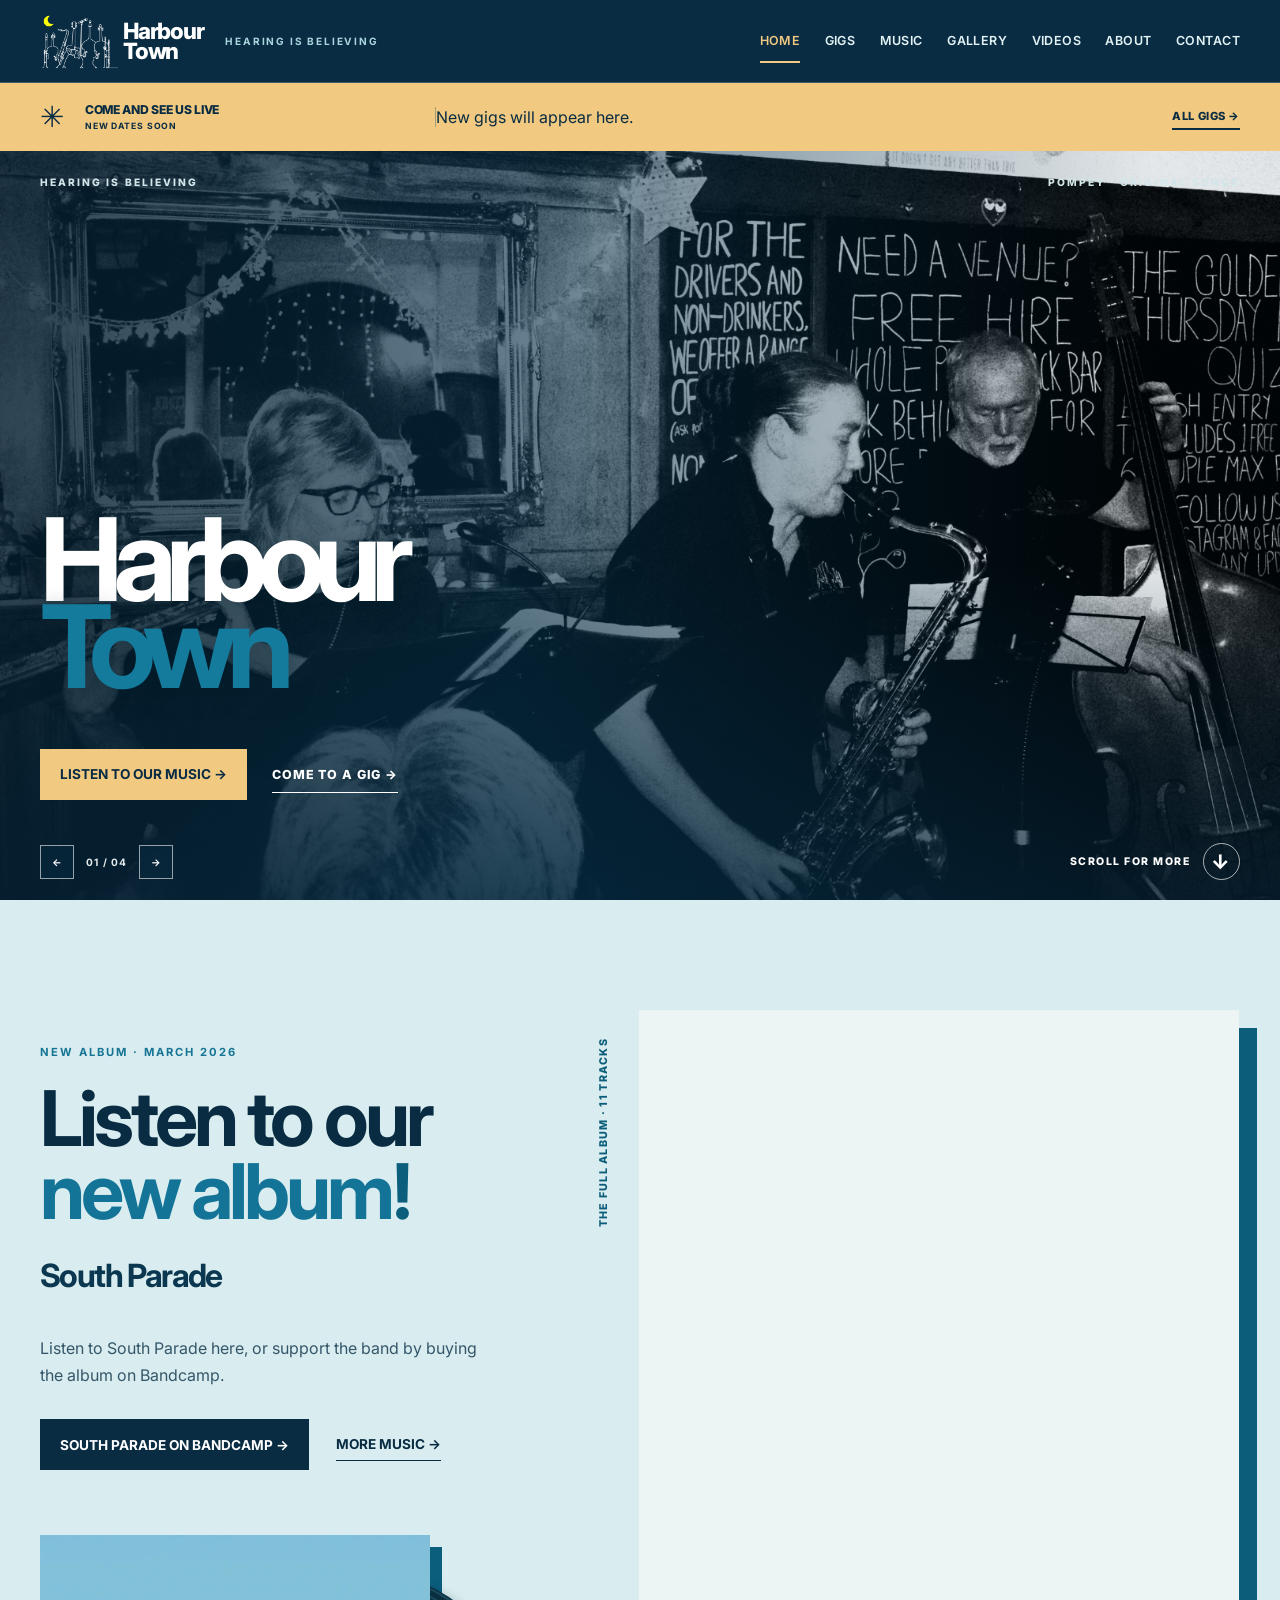
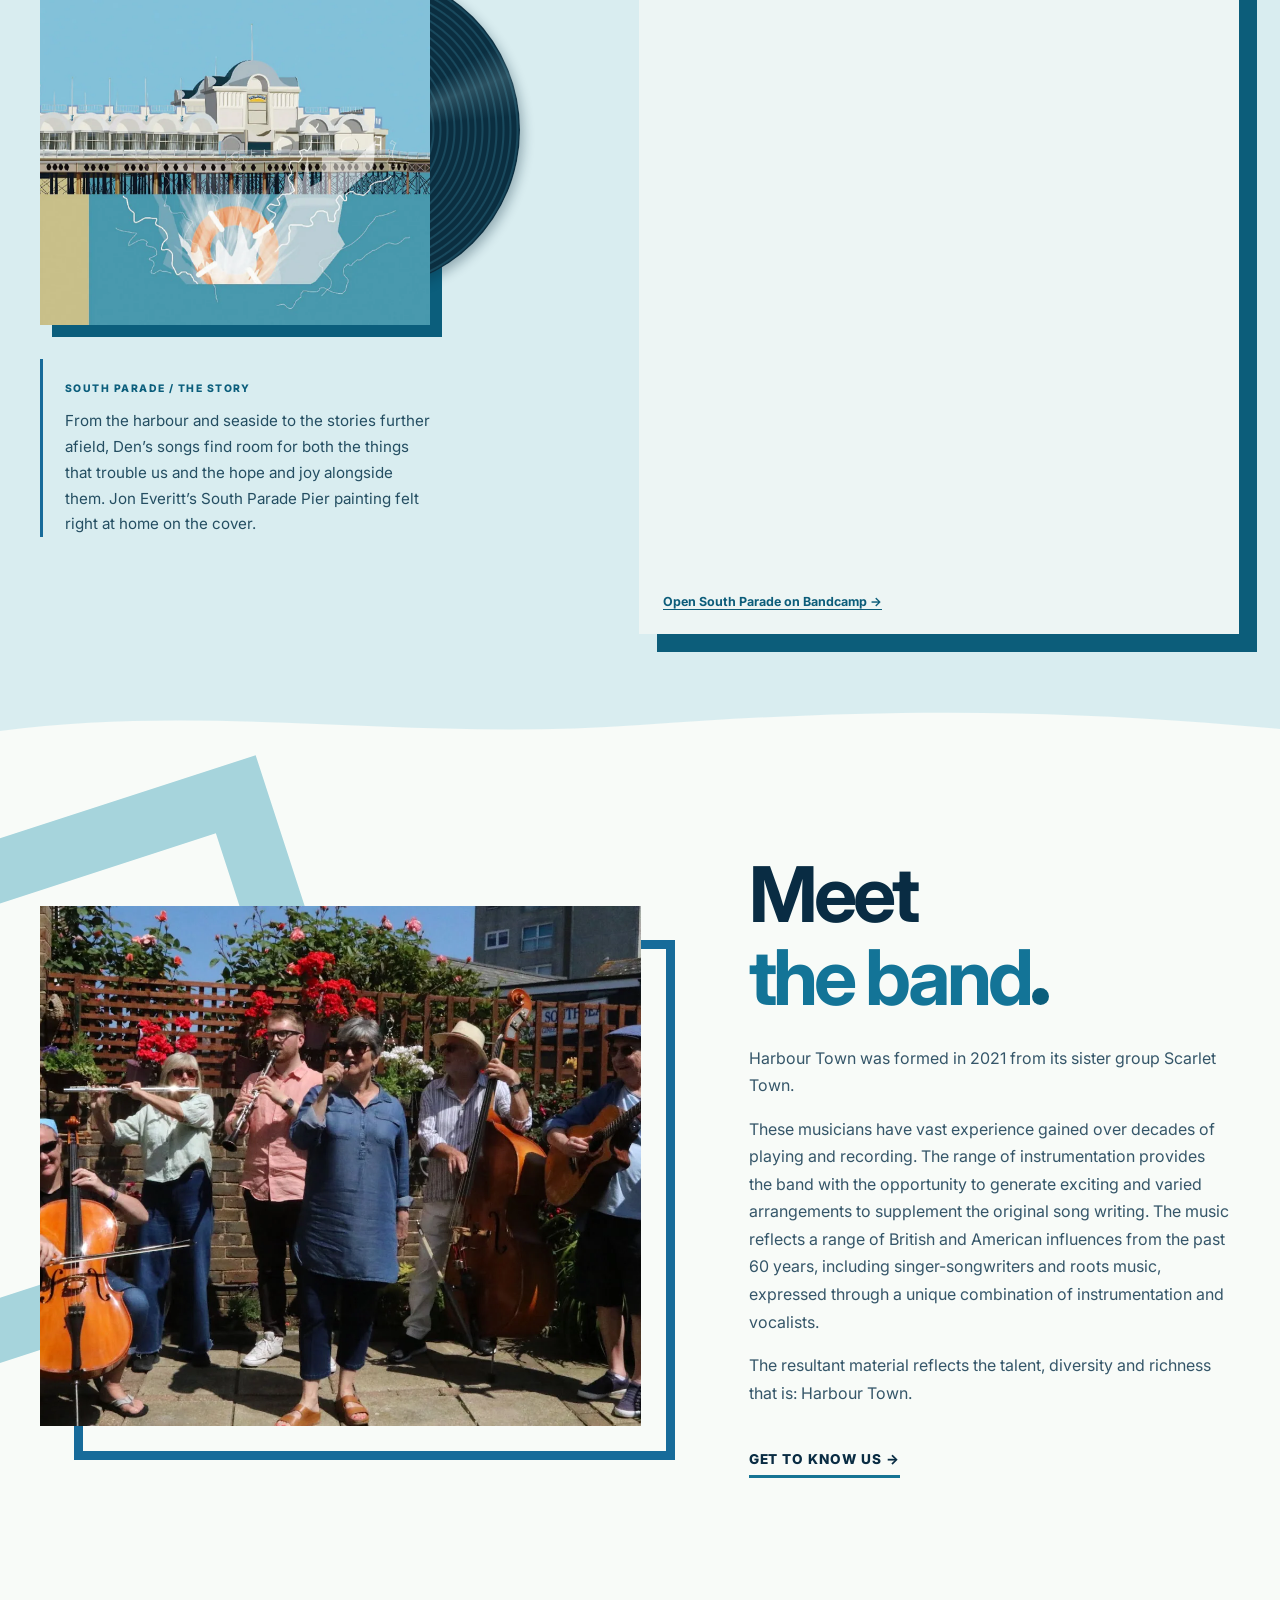
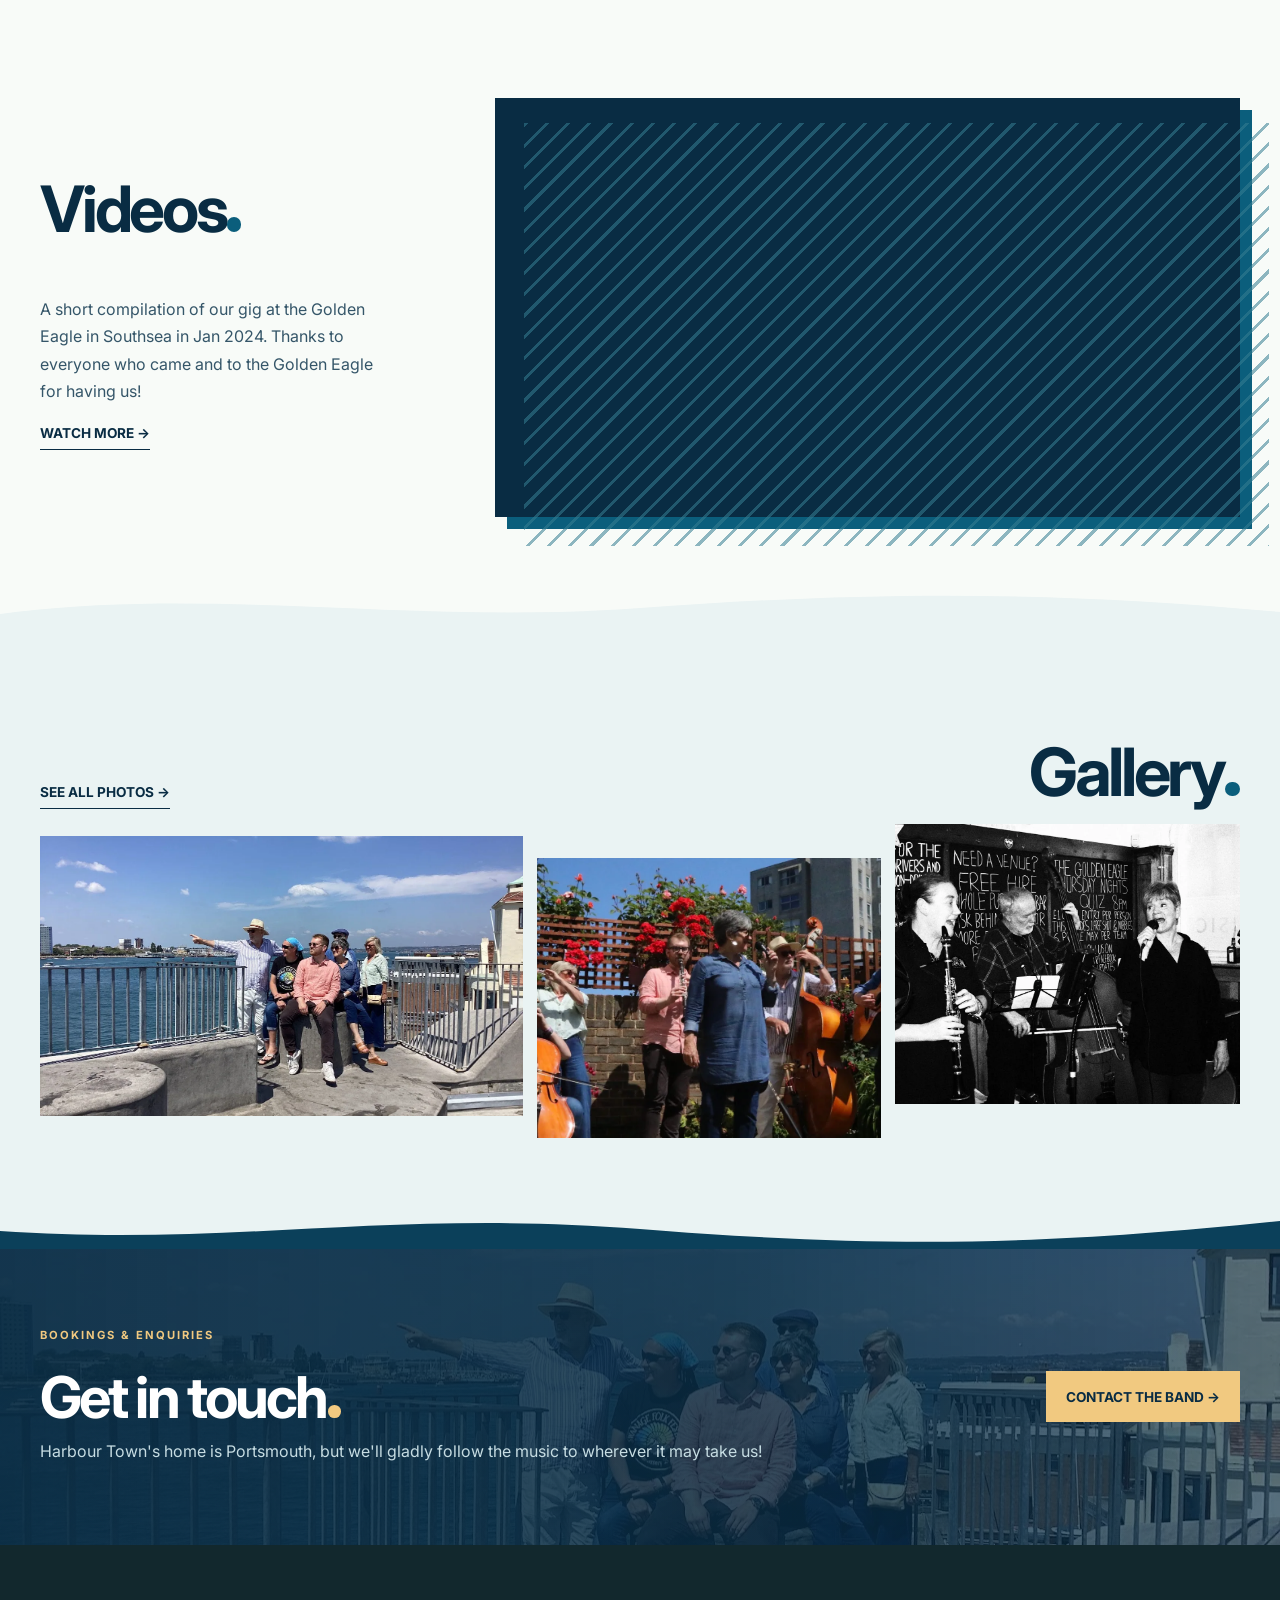
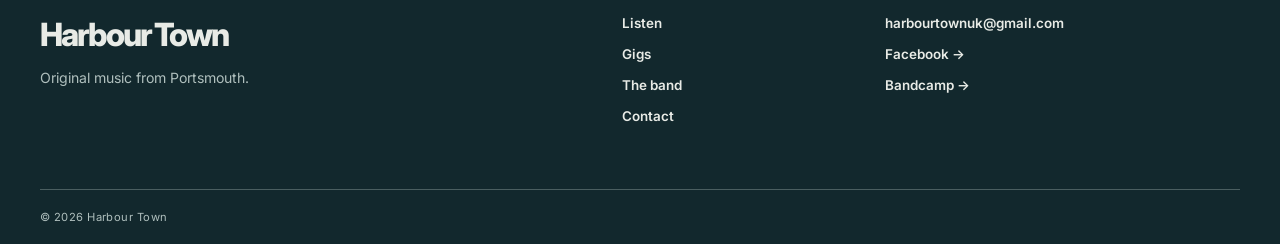
==== commit 84d72907: "Add HT favicon to all pages" ====
--- a/index.html
+++ b/index.html
@@ -6,6 +6,7 @@
 <title>Harbour Town | Original folk and roots music from Portsmouth</title>
 <meta name="description" content="Listen to South Parade and find live dates for Harbour Town, a Portsmouth band playing original songs with folk, roots and singer-songwriter influences.">
 <meta name="theme-color" content="#092c43">
+<link rel="icon" type="image/png" sizes="64x64" href="assets/favicon.png?v=1">
 <link rel="preconnect" href="https://fonts.googleapis.com">
 <link rel="preconnect" href="https://fonts.gstatic.com" crossorigin>
 <link href="https://fonts.googleapis.com/css2?family=Inter:wght@400;500;600;700;800&display=swap" rel="stylesheet">
--- a/assets/styles.css
+++ b/assets/styles.css
@@ -3,7 +3,7 @@
 html{scroll-behavior:smooth}
 body{margin:0;background:var(--paper);color:var(--ink);font-family:Inter,Arial,sans-serif;-webkit-font-smoothing:antialiased}
 img{display:block;max-width:100%;width:100%}a{color:inherit;text-decoration:none}button{font:inherit}p{line-height:1.72}h1,h2,h3,p,figure{margin-top:0}h1,h2,h3{letter-spacing:-.05em;line-height:1.08}h1{font-size:clamp(3.5rem,8vw,8rem)}h2{font-size:clamp(2.5rem,5.2vw,5rem)}h3{font-size:1.5rem}a:focus-visible,button:focus-visible{outline:3px solid var(--gold);outline-offset:4px}.wrap{width:min(var(--max),calc(100% - 80px));margin-inline:auto}.skip-link{position:absolute;z-index:30;top:-100px;left:20px;padding:12px;background:var(--ink);color:white}.skip-link:focus{top:12px}
-.site-header{position:relative;z-index:10;background:var(--paper);border-bottom:1px solid var(--line)}.header-inner{min-height:96px;display:flex;justify-content:space-between;align-items:center;gap:32px}.wordmark{display:flex;align-items:end;gap:17px;flex:none}.wordmark>span{font-size:1.5rem;font-weight:800;letter-spacing:-.075em;line-height:.82}.wordmark small{font-size:.61rem;letter-spacing:.17em;font-weight:700;white-space:nowrap;color:var(--sea);padding-bottom:2px}.site-nav{display:flex;align-items:center;gap:clamp(13px,2.1vw,30px)}.site-nav a{font-size:.84rem;font-weight:600;white-space:nowrap;padding:13px 0;border-bottom:2px solid transparent}.site-nav a:hover,.site-nav a[aria-current="page"]{color:var(--sea);border-bottom-color:var(--sea)}.menu-button{display:none}
+.site-header{position:relative;z-index:10;background:var(--paper);border-bottom:1px solid var(--line)}.header-inner{min-height:96px;display:flex;justify-content:space-between;align-items:center;gap:32px}.wordmark{display:flex;align-items:end;gap:5px;flex:none}.wordmark>span{font-size:1.5rem;font-weight:800;letter-spacing:-.075em;line-height:.82}.wordmark small{font-size:.61rem;letter-spacing:.17em;font-weight:700;white-space:nowrap;color:var(--sea);padding-bottom:2px}.site-nav{display:flex;align-items:center;gap:clamp(13px,2.1vw,30px)}.site-nav a{font-size:.84rem;font-weight:600;white-space:nowrap;padding:13px 0;border-bottom:2px solid transparent}.site-nav a:hover,.site-nav a[aria-current="page"]{color:var(--sea);border-bottom-color:var(--sea)}.menu-button{display:none}
 .eyebrow{text-transform:uppercase;letter-spacing:.18em;font-weight:700;font-size:.7rem;line-height:1.4;color:var(--sea);margin-bottom:22px}.home-hero{padding:64px 0 76px}.hero-grid{display:grid;grid-template-columns:.88fr 1.12fr;gap:clamp(36px,6vw,90px);align-items:center}.hero-text{padding:36px 0 52px}.hero-text h1{margin-bottom:25px;letter-spacing:-.075em;line-height:.92}.period{color:var(--gold)}.hero-lede{font-size:clamp(1.4rem,2.25vw,2rem);font-weight:600;letter-spacing:-.04em;margin-bottom:10px}.hero-description{max-width:420px;font-size:1.06rem;color:var(--muted);margin-bottom:30px}.actions{display:flex;align-items:center;flex-wrap:wrap;gap:18px 27px;margin-top:30px}.button{display:inline-flex;align-items:center;justify-content:space-between;gap:22px;min-height:51px;padding:14px 20px;font-size:.85rem;font-weight:700;line-height:1.2;transition:background .2s,color .2s,transform .2s}.button:hover{transform:translateY(-2px)}.button-dark{background:var(--ink);color:#fff}.button-dark:hover{background:var(--sea)}.button-light{background:var(--paper);color:var(--ink)}.button-light:hover{background:#fff}.text-link{font-weight:700;font-size:.85rem;border-bottom:1px solid currentColor;padding:8px 0}.text-link:hover{color:var(--sea)}.hero-photo{position:relative;margin:0}.hero-photo img{height:clamp(440px,46vw,630px);object-fit:cover;object-position:48% center;filter:grayscale(100%)}.hero-photo::after{content:"";position:absolute;top:-16px;right:-16px;width:34%;height:27%;border-top:1px solid var(--gold);border-right:1px solid var(--gold);pointer-events:none}.hero-photo figcaption,.band-photo figcaption,.gallery-item figcaption{display:flex;justify-content:space-between;gap:12px;padding-top:13px;font-size:.7rem;font-weight:600;letter-spacing:.05em;color:var(--muted)}.tide-line{display:flex;justify-content:space-between;border-top:1px solid var(--line);padding:18px 0;color:var(--sea);font-size:.67rem;font-weight:700;letter-spacing:.17em}.section{padding:110px 0}.split-section{display:grid;grid-template-columns:.98fr 1fr;align-items:center;gap:clamp(50px,9vw,145px)}.section-copy{max-width:540px}.section-copy h2{margin-bottom:24px}.section-copy p:not(.eyebrow),.about-story p:not(.eyebrow),.gig-feature p:not(.eyebrow),.contact-grid p{font-size:1rem;color:var(--muted)}.section-copy .section-lede{font-size:1.25rem!important;font-weight:600;color:var(--ink)!important;letter-spacing:-.025em}.album-feature{background:#eeeae0}.section-media{display:flex;justify-content:center}.player-shell{width:min(100%,420px);min-height:480px;border:1px solid #d8d8d0;background:var(--paper);padding:14px;box-shadow:12px 12px 0 #ddd8cc}.player-shell iframe{display:block;border:0;width:100%;height:450px}.band-feature{background:var(--white)}.band-grid{display:grid;grid-template-columns:1.07fr .93fr;align-items:center;gap:clamp(45px,8vw,130px)}.band-photo{margin:0}.band-photo img{height:510px;object-fit:cover;object-position:38% center;filter:grayscale(100%)}.band-feature .text-link{display:inline-block;margin-top:15px}.gig-feature{background:var(--ink);color:var(--paper)}.gigs-split{display:grid;grid-template-columns:1fr .65fr;gap:12%;align-items:center}.gig-feature .eyebrow{color:#b8c6c1}.gig-feature h2{margin-bottom:22px}.gig-feature p:not(.eyebrow){color:#ced6d4;max-width:560px}.light-link:hover{color:#e6c799}.gigs-preview{border-top:1px solid #889995;border-bottom:1px solid #889995;padding:27px 0 30px}.preview-label{display:block;font-size:.7rem;text-transform:uppercase;letter-spacing:.18em;color:#bbcbc7;font-weight:700;margin-bottom:25px}.gigs-preview .preview-empty{font-size:clamp(1.3rem,2.2vw,2rem);font-weight:600;color:var(--paper)!important;line-height:1.3;letter-spacing:-.04em;margin:0}.preview-gig{display:flex;gap:22px;align-items:start}.preview-gig time{font-size:1.5rem;font-weight:700;white-space:nowrap}.preview-gig strong{font-size:1.4rem;letter-spacing:-.04em}.preview-gig span{display:block;color:#ced6d4;margin-top:8px}.home-contact{padding:85px 0}.contact-banner{border-top:1px solid var(--line);display:flex;justify-content:space-between;align-items:center;gap:35px;padding-top:75px}.contact-banner h2{font-size:clamp(2.2rem,4.5vw,4rem);margin-bottom:10px}.contact-banner p:last-child{color:var(--muted);margin:0}
 .page-intro{padding:100px 0 90px;border-bottom:1px solid var(--line)}.page-intro h1{font-size:clamp(3.2rem,7vw,7rem);margin-bottom:25px;max-width:900px}.intro-copy{font-size:clamp(1.1rem,1.7vw,1.45rem);letter-spacing:-.022em;line-height:1.55;max-width:750px;color:var(--muted);margin:0}.page-section{padding-top:88px;padding-bottom:105px}.music-layout{align-items:start}.paper-section{background:#eeeae0}.other-records h2{margin-bottom:55px}.record-list{border-top:1px solid var(--ink)}.record-list a{display:flex;justify-content:space-between;gap:20px;align-items:center;padding:24px 0;border-bottom:1px solid var(--line);font-size:1.35rem;font-weight:650;letter-spacing:-.035em}.record-list a:hover{color:var(--sea)}.record-list a>span:last-child{font-size:.85rem;letter-spacing:0}.record-list small{font-size:.7rem;color:var(--muted);letter-spacing:0;font-weight:500;margin-left:16px}.gigs-page-grid{display:grid;grid-template-columns:1.45fr .7fr;gap:12%}.gigs-page-grid h2{font-size:clamp(2.1rem,3.5vw,3.4rem);margin-bottom:40px}.gig-list{border-top:1px solid var(--ink)}.no-gigs{max-width:550px;color:var(--muted);padding:27px 0}.gig-row{display:grid;grid-template-columns:150px 1fr auto;gap:18px;align-items:center;padding:28px 0;border-bottom:1px solid var(--line)}.gig-row time{font-weight:700}.gig-row h3{font-size:1.2rem;margin-bottom:5px}.gig-row p{color:var(--muted);margin:0}.gig-row a{font-weight:700;font-size:.85rem;border-bottom:1px solid currentColor}.aside-note{background:#e9e6dc;padding:34px;align-self:start}.aside-note h3{font-size:1.8rem}.aside-note p{color:var(--muted)}.aside-small{font-size:.8rem;margin:28px 0 0}.aside-small a,.inline-link{border-bottom:1px solid currentColor;font-weight:700}.about-story{display:grid;grid-template-columns:.8fr 1.2fr;gap:12%;max-width:1200px}.about-story h2{font-size:clamp(2.5rem,4vw,4rem)}.about-story p:not(.eyebrow){max-width:700px}.wide-photo img{max-height:520px;object-fit:cover;object-position:center 45%;filter:grayscale(100%)}.section-heading{margin-bottom:50px}.members{display:grid;grid-template-columns:repeat(2,1fr);column-gap:10%;border-top:1px solid var(--ink)}.member{padding:28px 0 35px;border-bottom:1px solid var(--line)}.member h3{margin-bottom:5px}.member .member-role{color:var(--sea);font-size:.77rem;text-transform:uppercase;font-weight:700;letter-spacing:.08em;margin-bottom:16px}.member p:last-child{color:var(--muted);margin-bottom:0;font-size:.92rem}.gallery-grid{display:grid;grid-template-columns:repeat(2,1fr);gap:40px 24px}.gallery-item{margin:0}.gallery-wide{grid-column:1/-1}.gallery-item img{aspect-ratio:1.35;object-fit:cover;filter:grayscale(100%)}.gallery-wide img{aspect-ratio:2.2}.video-grid{display:grid;grid-template-columns:repeat(2,1fr);gap:70px 32px}.video-frame{aspect-ratio:16/9;background:var(--ink)}.video-frame iframe{border:0;width:100%;height:100%}.video-item h2{font-size:1.65rem;margin:20px 0 8px}.video-item p{color:var(--muted);margin:0}.contact-grid{display:grid;grid-template-columns:1fr 1fr;gap:12%}.contact-grid h2{font-size:clamp(2.3rem,4vw,4rem)}.contact-grid>div>p{max-width:450px}.contact-methods{border-top:1px solid var(--ink)}.contact-methods>div{padding:25px 0;border-bottom:1px solid var(--line)}.contact-methods span{display:block;color:var(--sea);font-size:.7rem;font-weight:700;text-transform:uppercase;letter-spacing:.16em;margin-bottom:10px}.contact-methods a{font-size:clamp(1rem,1.75vw,1.35rem);font-weight:650;word-break:break-word}.contact-methods a:hover{color:var(--sea)}
 .site-footer{background:#12282d;color:#e8ebe6;padding:70px 0 20px}.footer-grid{display:grid;grid-template-columns:1.5fr .6fr 1fr;gap:50px}.footer-name{font-size:2rem;font-weight:800;letter-spacing:-.065em}.site-footer p{font-size:.88rem;color:#afbfbd;margin-top:12px}.footer-nav,.footer-contact{display:flex;flex-direction:column;align-items:start;gap:15px;font-size:.84rem;font-weight:600}.site-footer a:hover{color:#e5c395}.footer-bottom{border-top:1px solid #4a5e60;margin-top:65px;padding-top:20px;display:flex;justify-content:space-between;font-size:.7rem;letter-spacing:.04em;color:#afbfbd}
@@ -15,7 +15,7 @@
 /* Southsea edition: blue ink, live photography and the album's pier artwork. */
 :root{--paper:#eaf3f3;--white:#f8fbf8;--ink:#092c43;--muted:#355669;--sea:#167494;--line:#b0ccd1;--sand:#d7e8e7;--gold:#f1c980}
 body{background:var(--paper)}
-.site-header{background:#092c43;color:#fff;border-bottom:1px solid #ffffff37}.header-inner{min-height:82px;gap:22px}.wordmark{align-items:center;gap:12px}.wordmark img{width:78px;height:68px;object-fit:contain;display:block}.wordmark>span{font-size:1.4rem;letter-spacing:-.055em;line-height:.9}.header-location{color:#aad5df;font-size:.63rem;letter-spacing:.18em;font-weight:700;white-space:nowrap;margin-right:auto}.site-nav{gap:clamp(13px,1.9vw,27px)}.site-nav a{color:#e3f3f5;font-size:.78rem;letter-spacing:.035em;text-transform:uppercase}.site-nav a:hover,.site-nav a[aria-current="page"]{color:var(--gold);border-color:var(--gold)}
+.site-header{background:#092c43;color:#fff;border-bottom:1px solid #ffffff37}.header-inner{min-height:82px;gap:22px}.wordmark{align-items:center;gap:5px}.wordmark img{width:78px;height:68px;object-fit:contain;display:block}.wordmark>span{font-size:1.4rem;letter-spacing:-.055em;line-height:.9}.header-location{color:#aad5df;font-size:.63rem;letter-spacing:.18em;font-weight:700;white-space:nowrap;margin-right:auto}.site-nav{gap:clamp(13px,1.9vw,27px)}.site-nav a{color:#e3f3f5;font-size:.78rem;letter-spacing:.035em;text-transform:uppercase}.site-nav a:hover,.site-nav a[aria-current="page"]{color:var(--gold);border-color:var(--gold)}
 /* .hero-actions .button-cream{background:#167494;color:#fff}
 .hero-actions .button-cream:hover{background:#34aad2;color:#fff}*/
 .gig-ribbon{background:#f1c980;color:#092c43}.ribbon-inner{min-height:90px;display:grid;grid-template-columns:1fr 1.9fr auto;align-items:center;gap:24px}.ribbon-heading{display:grid;grid-template-columns:36px 1fr;column-gap:9px;align-items:center;line-height:1.1;font-size:.86rem;font-weight:800;letter-spacing:-.025em}.ribbon-heading small{grid-column:2;font-size:.54rem;letter-spacing:.1em;font-weight:700;margin-top:5px}.ribbon-asterisk{grid-row:1/3;font-size:2.2rem;font-weight:400;line-height:1}.ribbon-dates{display:grid;grid-template-columns:1fr 1fr;gap:0;border-left:1px solid #0d4b6655}.ribbon-gig{display:flex;gap:13px;align-items:center;padding:10px 16px;border-right:1px solid #0d4b6655}.ribbon-gig time{font-size:1.5rem;line-height:.95;letter-spacing:-.065em;font-weight:800;white-space:nowrap}.ribbon-gig time span{display:block;font-size:.57rem;text-transform:uppercase;letter-spacing:.12em;font-weight:700;margin-top:4px}.ribbon-gig strong{display:block;font-size:.82rem;letter-spacing:-.03em;line-height:1.2}.ribbon-gig small{display:block;font-size:.64rem;font-weight:600;margin-top:3px}.ribbon-all{font-size:.7rem;font-weight:800;letter-spacing:.05em;white-space:nowrap;border-bottom:2px solid currentColor;padding:5px 0}.ribbon-all:hover{color:#126380}
@@ -23,7 +23,7 @@
 .record-feature{background:#d9edf0;position:relative;overflow:hidden}.record-feature::before{content:"";position:absolute;right:-4%;top:-200px;width:380px;height:380px;border:45px solid #b8dbe1;border-radius:50%;opacity:.55}.record-grid{position:relative;display:grid;grid-template-columns:.9fr 1.1fr;gap:9%;align-items:start}.record-copy{padding-top:35px}.record-copy h2{font-size:clamp(3.3rem,6vw,7rem);line-height:.95;margin:0 0 20px}.record-copy h2 i,.about-home h2 i,.music-album h2 i{font-style:normal;color:#137497}.record-title{font-size:clamp(1.3rem,2.5vw,2rem)!important;font-weight:700;color:#0b3850!important;letter-spacing:-.05em}.record-copy>p:not(.eyebrow){max-width:450px;color:#355669;line-height:1.7}.cover-art{width:min(100%,390px);position:relative;margin:65px 0 0;box-shadow:18px 18px 0 #0b5e7c}.cover-art img{aspect-ratio:1;object-fit:cover}.cover-art figcaption{background:#0b5e7c;color:#fff;font-size:.63rem;letter-spacing:.04em;padding:8px 11px}.full-album{position:relative;background:#edf5f4;padding:24px;box-shadow:18px 18px 0 #0c5d7a;max-width:600px}.full-album iframe{display:block;width:100%;height:1140px;max-width:100%;border:0}.full-album>a{display:inline-block;color:#0c5d7a;font-weight:700;font-size:.78rem;border-bottom:1px solid currentColor;margin:20px 0 0}.album-side-label{position:absolute;left:-42px;top:28px;writing-mode:vertical-rl;transform:rotate(180deg);font-size:.67rem;font-weight:800;letter-spacing:.12em;color:#0c5d7a}.about-home{background:#f8fbf8}.about-home-grid{display:grid;grid-template-columns:1.1fr .9fr;gap:9%;align-items:center}.about-home-grid figure{margin:0}.about-home-grid img{height:520px;object-fit:cover}.about-home-grid figcaption{font-size:.62rem;letter-spacing:.09em;color:#436476;margin-top:14px;font-weight:700}.about-home-copy h2{font-size:clamp(3.6rem,6vw,7rem);margin:0 0 25px}.about-home-copy p:not(.eyebrow){max-width:480px;color:#355669}.sketch-link{display:inline-block;margin-top:20px;border-bottom:3px solid #167494;padding:8px 0;font-size:.85rem;font-weight:800;letter-spacing:.07em}.sketch-link:hover{color:#167494}.watch-home{background:#dcebee}.watch-grid{display:grid;grid-template-columns:.6fr 1.4fr;gap:9%;align-items:center}.watch-grid h2{font-size:clamp(3rem,5vw,5.5rem)}.watch-grid p:not(.eyebrow){color:#355669;max-width:300px}.watch-grid .video-frame{box-shadow:15px 15px 0 #11617e}.home-contact{background:#0b405a;color:#fff;padding:80px 0}.home-contact .contact-banner{border:0;padding:0}.home-contact .eyebrow{color:#f1c980}.home-contact .contact-banner p:last-child{color:#c6dce2}
 .page-intro{background:#d9edf0;border-bottom:3px solid #0c5d7a}.page-intro h1{color:#0b405a;letter-spacing:-.07em}.page-intro .eyebrow{color:#14718d}.page-intro::after{content:"";display:block;margin-top:55px;width:125px;height:7px;background:repeating-linear-gradient(90deg,#0c5d7a 0 21px,transparent 21px 28px)}.page-section,.paper-section{background:#f8fbf8}.paper-section{background:#dcebee}.music-album{background:#d9edf0}.music-album-grid{display:grid;grid-template-columns:.9fr 1.1fr;gap:9%;align-items:start}.music-album h2{font-size:clamp(3.6rem,7vw,7rem)}.music-album-copy>p:not(.eyebrow){max-width:480px;color:#355669}.music-cover{width:min(100%,490px);margin-bottom:35px;box-shadow:16px 16px 0 #0b5e7c}.music-album .full-album{margin-top:25px}.music-album .art-credit{font-size:.7rem;margin-top:25px}.demo-notice{background:#f1c980;color:#092c43;font-weight:800;font-size:.7rem;letter-spacing:.07em;padding:14px 17px;max-width:630px;margin-bottom:30px}.gig-row.is-demo{background:#edf5f4;padding:25px 18px;margin-bottom:8px;border-left:4px solid #e3ac5d}.gig-row .demo-tag{display:block;font-size:.64rem;text-transform:uppercase;letter-spacing:.07em;font-weight:800;color:#a2621a;margin-top:6px}.gallery-item img{filter:none}.gallery-wide img{aspect-ratio:2.2;object-position:center 40%}.aside-note{background:#dcebee}
 @media(max-width:1100px){.header-location{display:none}.ribbon-inner{grid-template-columns:1fr 1.7fr auto;gap:12px}.ribbon-gig{padding-inline:12px}.hero-stage h1{font-size:clamp(5rem,11vw,9rem)}}
-@media(max-width:760px){.site-header .menu-button{color:#fff}.site-nav{background:#092c43;color:#fff;border-color:#ffffff47}.site-nav a{color:#fff;border-color:#ffffff36}.header-inner{min-height:75px}.wordmark img{height:59px;width:68px}.wordmark>span{font-size:1rem}.ribbon-inner{grid-template-columns:1fr auto;padding:13px 0;gap:10px}.ribbon-heading{grid-column:1}.ribbon-dates{grid-column:1/-1;grid-row:2;border-left:0;border-top:1px solid #0d4b6655}.ribbon-gig:first-child{padding-left:0}.ribbon-all{grid-column:2;grid-row:1}.full-hero{height:670px;min-height:0}.hero-slide{object-position:56% center}.hero-topline{font-size:.57rem}.hero-topline span:last-child{display:none}.hero-stage{bottom:95px}.hero-stage h1{font-size:clamp(4.8rem,13.8vw,7.5rem)}.hero-bottom>span{max-width:60%;line-height:1.5}.seafront-mark .wrap{justify-content:flex-start;width:max-content;min-width:100%;gap:35px}.record-grid,.music-album-grid,.about-home-grid,.watch-grid{grid-template-columns:1fr;gap:60px}.record-copy{padding-top:0}.cover-art{margin-top:50px;width:min(80%,390px)}.full-album{margin-left:25px;width:calc(100% - 35px)}.about-home-grid figure{order:2}.about-home-grid img{height:440px}.watch-grid .video-frame{margin-right:15px}.music-cover{max-width:520px}.music-album .full-album{margin-top:0}}
+@media(max-width:760px){.site-header .menu-button{color:#fff}.site-nav{background:#092c43;color:#fff;border-color:#ffffff47}.site-nav a{color:#fff;border-color:#ffffff36}.header-inner{min-height:75px}.wordmark img{height:52px;width:66px}.wordmark>span{font-size:1.15rem}.ribbon-inner{grid-template-columns:1fr auto;padding:13px 0;gap:10px}.ribbon-heading{grid-column:1}.ribbon-dates{grid-column:1/-1;grid-row:2;border-left:0;border-top:1px solid #0d4b6655}.ribbon-gig:first-child{padding-left:0}.ribbon-all{grid-column:2;grid-row:1}.full-hero{height:670px;min-height:0}.hero-slide{object-position:56% center}.hero-topline{font-size:.57rem}.hero-topline span:last-child{display:none}.hero-stage{bottom:95px}.hero-stage h1{font-size:clamp(4.8rem,13.8vw,7.5rem)}.hero-bottom>span{max-width:60%;line-height:1.5}.seafront-mark .wrap{justify-content:flex-start;width:max-content;min-width:100%;gap:35px}.record-grid,.music-album-grid,.about-home-grid,.watch-grid{grid-template-columns:1fr;gap:60px}.record-copy{padding-top:0}.cover-art{margin-top:50px;width:min(80%,390px)}.full-album{margin-left:25px;width:calc(100% - 35px)}.about-home-grid figure{order:2}.about-home-grid img{height:440px}.watch-grid .video-frame{margin-right:15px}.music-cover{max-width:520px}.music-album .full-album{margin-top:0}}
 @media(max-width:480px){.ribbon-heading{font-size:.73rem}.ribbon-heading small{font-size:.47rem}.ribbon-asterisk{font-size:1.8rem}.ribbon-dates{gap:0}.ribbon-gig{padding:12px 8px 8px 0;gap:7px}.ribbon-gig time{font-size:1.18rem}.ribbon-gig strong{font-size:.69rem}.ribbon-gig small{font-size:.55rem}.ribbon-all{font-size:.61rem}.full-hero{height:590px}.hero-stage{bottom:92px}.hero-stage h1{font-size:clamp(3.45rem,15vw,5.5rem);margin-bottom:25px}.hero-overline{font-size:1.4rem}.hero-caption{font-size:.88rem;max-width:300px}.hero-actions .button{width:auto;font-size:.7rem;min-height:45px}.hero-simple-link{font-size:.7rem}.hero-bottom>span{font-size:.48rem}.record-feature::before{display:none}.record-copy h2{font-size:3.4rem}.cover-art{width:min(76%,340px);margin-bottom:20px}.full-album{padding:10px;box-shadow:8px 8px 0 #0c5d7a}.full-album iframe{height:1135px}.album-side-label{display:none}.about-home-grid img{height:300px}.seafront-mark .wrap{height:50px}}
 @media(prefers-reduced-motion:reduce){.hero-slide{transition:none}}
 
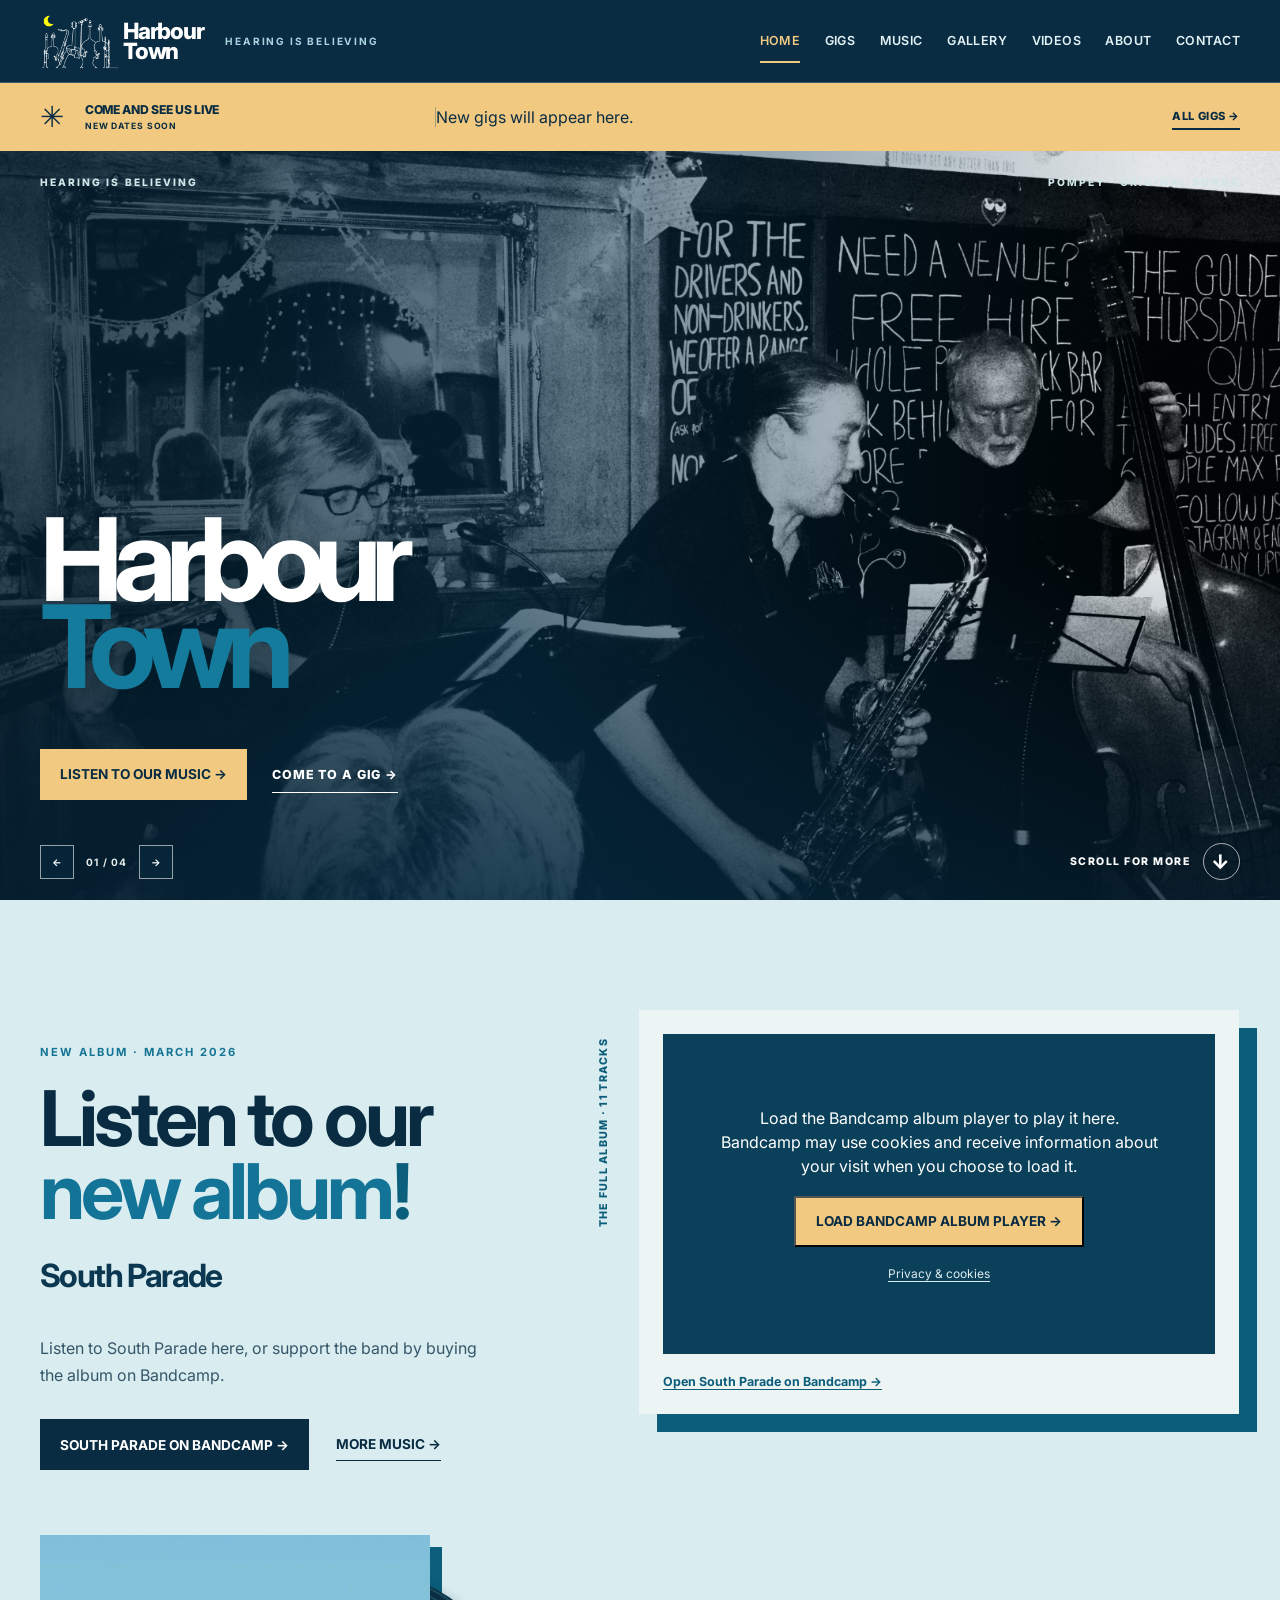
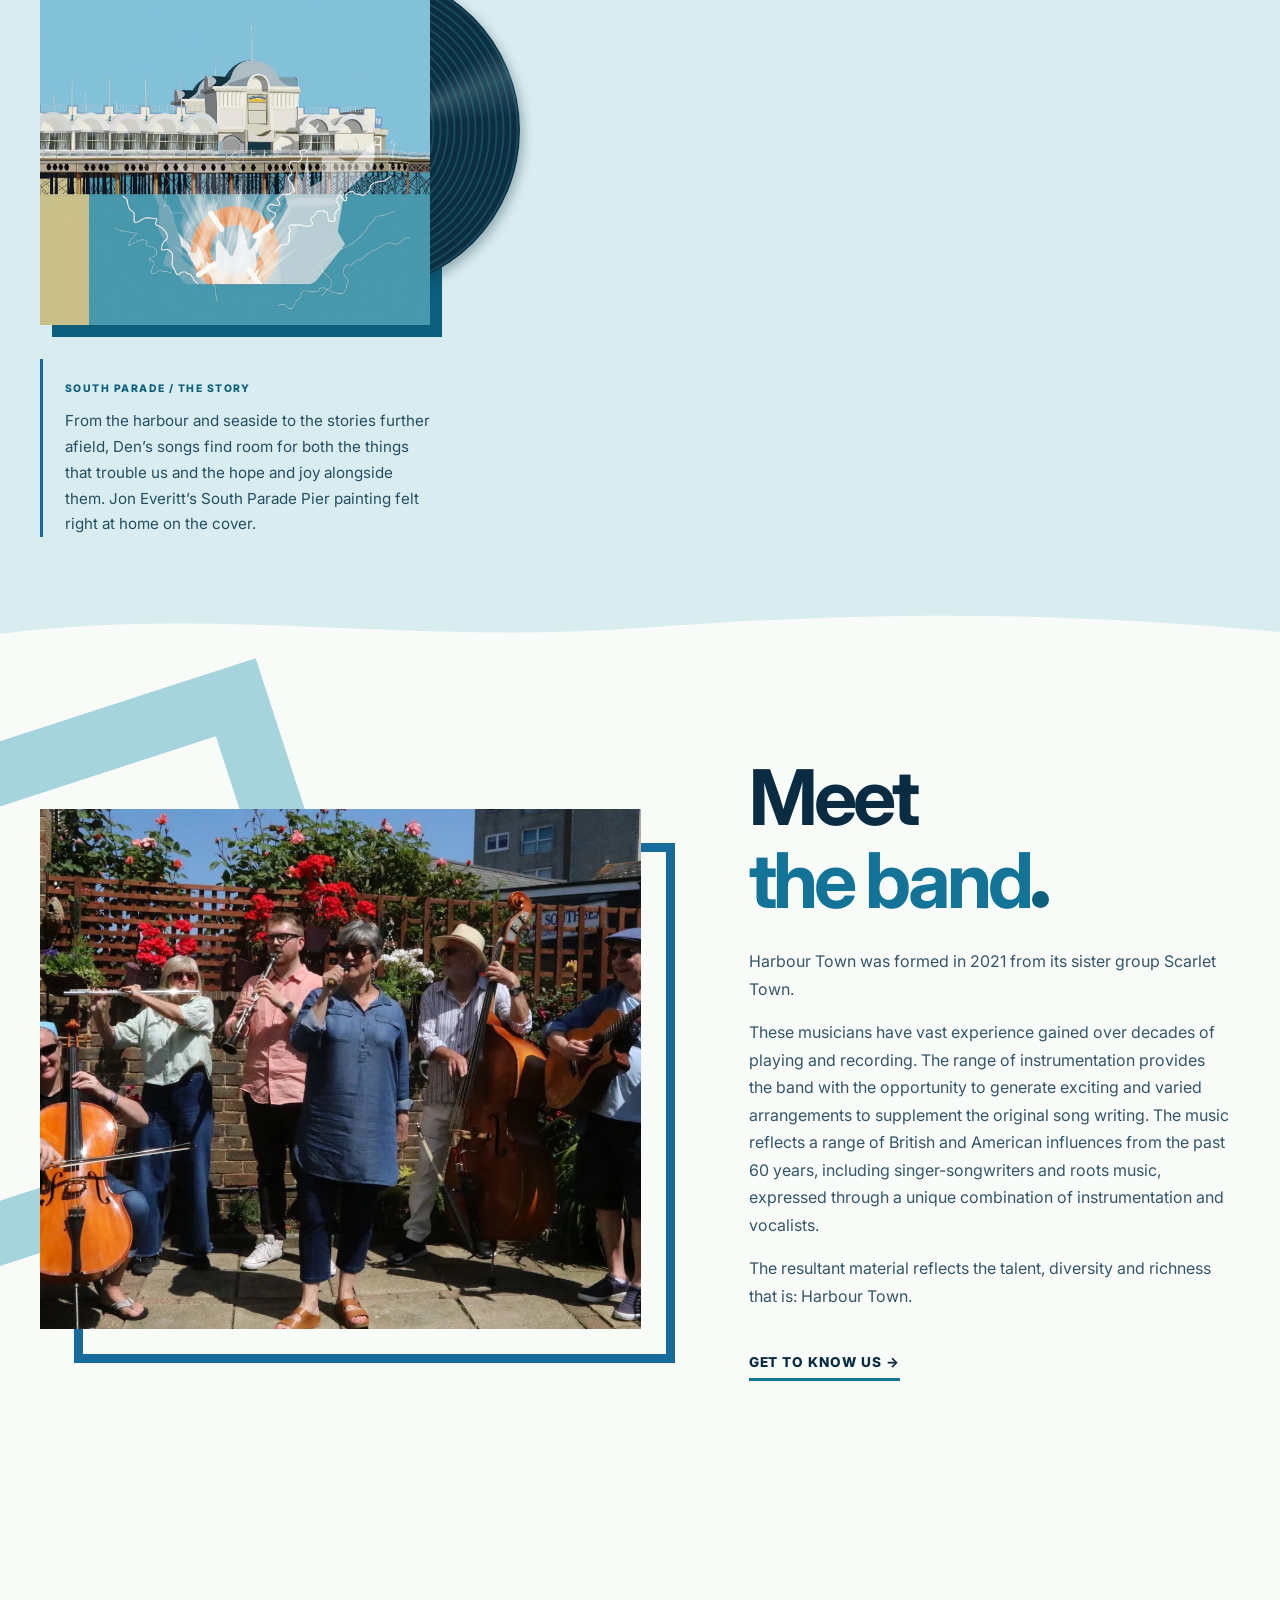
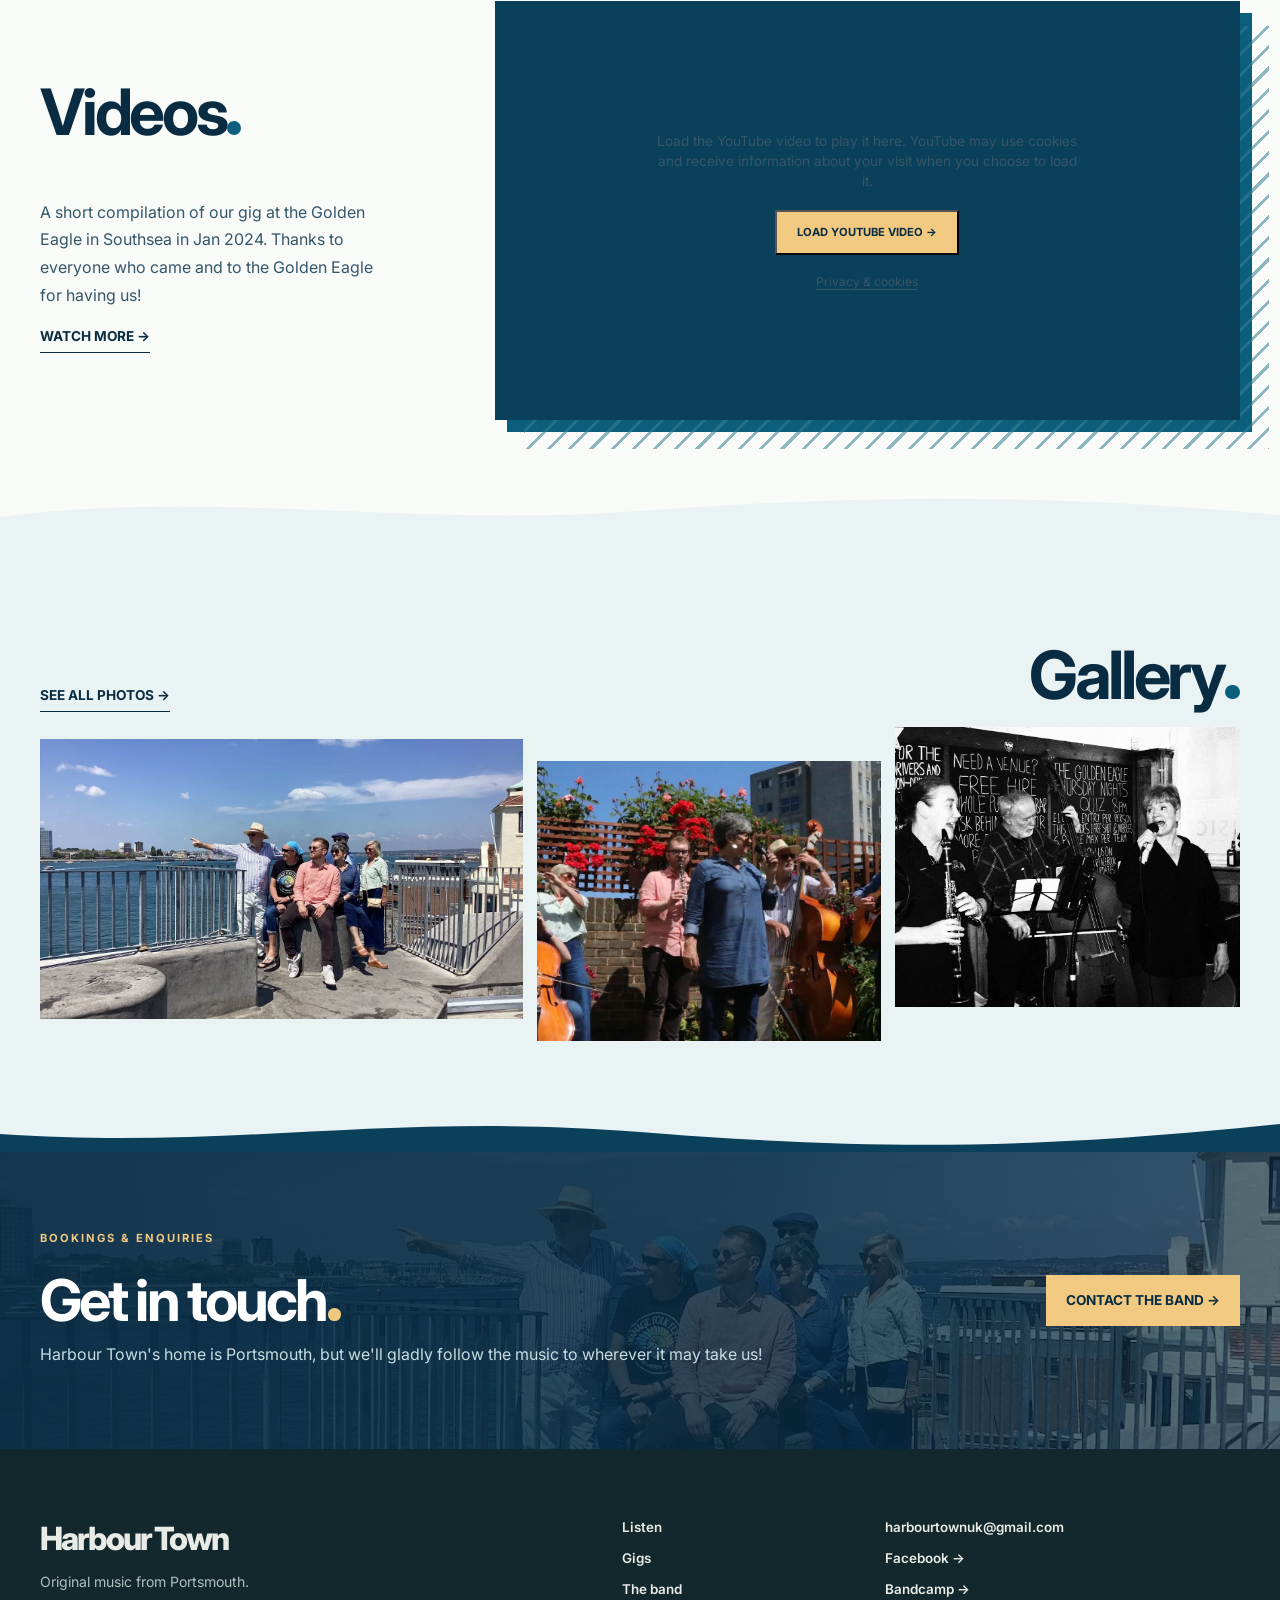
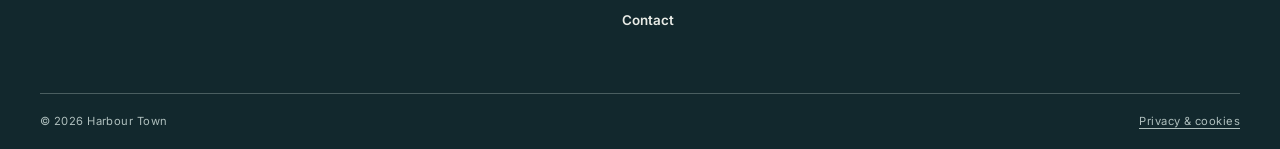
==== commit 5b9d3fc4: "Add privacy notice and opt-in media players" ====
--- a/index.html
+++ b/index.html
@@ -6,11 +6,11 @@
 <title>Harbour Town | Original folk and roots music from Portsmouth</title>
 <meta name="description" content="Listen to South Parade and find live dates for Harbour Town, a Portsmouth band playing original songs with folk, roots and singer-songwriter influences.">
 <meta name="theme-color" content="#092c43">
-<link rel="icon" type="image/png" sizes="64x64" href="assets/favicon.png?v=1">
+<link rel="icon" type="image/png" sizes="100x100" href="assets/favicon.png?v=2">
 <link rel="preconnect" href="https://fonts.googleapis.com">
 <link rel="preconnect" href="https://fonts.gstatic.com" crossorigin>
 <link href="https://fonts.googleapis.com/css2?family=Inter:wght@400;500;600;700;800&display=swap" rel="stylesheet">
-<link rel="stylesheet" href="assets/styles.css?v=20260928-logo">
+<link rel="stylesheet" href="assets/styles.css?v=20260929-privacy">
 </head>
 <body>
 <a class="skip-link" href="#main">Skip to content</a>
@@ -28,9 +28,9 @@
 <div class="hero-bottom wrap"><div class="hero-controls"><button type="button" id="prevSlide" aria-label="Previous live photo">←</button><span id="slideCount">01 / 04</span><button type="button" id="nextSlide" aria-label="Next live photo">→</button></div><a class="scroll-cue" href="#listen" aria-label="Scroll to the music"><span>SCROLL FOR MORE</span><span class="scroll-arrow" aria-hidden="true">↓</span></a></div></section>
 
 <div class="home-story">
-<section class="section record-feature" id="listen" data-story-stop="01"><div class="wrap record-grid"><div class="record-copy"><p class="eyebrow">NEW ALBUM · MARCH 2026</p><h2>Listen to our<br><i>new album<span class="story-stop story-stop--bang">!</span></i></h2><p class="record-title">South Parade</p><p>Listen to South Parade here, or support the band by buying the album on Bandcamp.</p><div class="actions"><a class="button button-dark" href="https://harbourtown.bandcamp.com/album/south-parade" target="_blank" rel="noopener noreferrer">SOUTH PARADE ON BANDCAMP →</a><a class="text-link" href="music.html">MORE MUSIC →</a></div><figure class="cover-art"><img src="assets/south-parade-cover.webp" alt="South Parade album cover featuring South Parade Pier in Southsea" loading="lazy"></figure><p class="album-note">From the harbour and seaside to the stories further afield, Den’s songs find room for both the things that trouble us and the hope and joy alongside them. Jon Everitt’s South Parade Pier painting felt right at home on the cover.</p></div><div class="full-album"><span class="album-side-label">THE FULL ALBUM · 11 TRACKS</span><iframe title="Listen to the full South Parade album by Harbour Town on Bandcamp" src="https://bandcamp.com/EmbeddedPlayer/album=2732938385/size=large/bgcol=edf5f4/linkcol=236d88/tracklist=true/artwork=large/transparent=true/" loading="lazy" allow="autoplay"></iframe><a href="https://harbourtown.bandcamp.com/album/south-parade" target="_blank" rel="noopener noreferrer">Open South Parade on Bandcamp →</a></div></div></section>
+<section class="section record-feature" id="listen" data-story-stop="01"><div class="wrap record-grid"><div class="record-copy"><p class="eyebrow">NEW ALBUM · MARCH 2026</p><h2>Listen to our<br><i>new album<span class="story-stop story-stop--bang">!</span></i></h2><p class="record-title">South Parade</p><p>Listen to South Parade here, or support the band by buying the album on Bandcamp.</p><div class="actions"><a class="button button-dark" href="https://harbourtown.bandcamp.com/album/south-parade" target="_blank" rel="noopener noreferrer">SOUTH PARADE ON BANDCAMP →</a><a class="text-link" href="music.html">MORE MUSIC →</a></div><figure class="cover-art"><img src="assets/south-parade-cover.webp" alt="South Parade album cover featuring South Parade Pier in Southsea" loading="lazy"></figure><p class="album-note">From the harbour and seaside to the stories further afield, Den’s songs find room for both the things that trouble us and the hope and joy alongside them. Jon Everitt’s South Parade Pier painting felt right at home on the cover.</p></div><div class="full-album"><span class="album-side-label">THE FULL ALBUM · 11 TRACKS</span><div class="embed-choice" data-embed-src="https://bandcamp.com/EmbeddedPlayer/album=2732938385/size=large/bgcol=edf5f4/linkcol=236d88/tracklist=true/artwork=large/transparent=true/" data-embed-title="Listen to the full South Parade album by Harbour Town on Bandcamp" data-embed-provider="Bandcamp"><p>Load the Bandcamp album player to play it here. Bandcamp may use cookies and receive information about your visit when you choose to load it.</p><button class="button button-dark" type="button" data-load-embed>LOAD BANDCAMP ALBUM PLAYER →</button><p class="embed-choice-note"><a href="privacy.html">Privacy &amp; cookies</a></p></div><a href="https://harbourtown.bandcamp.com/album/south-parade" target="_blank" rel="noopener noreferrer">Open South Parade on Bandcamp →</a></div></div></section>
 <section class="section about-home" data-story-stop="02"><div class="wrap about-home-grid"><figure><img src="assets/gallery/harbour-town-2023-01.webp" alt="Harbour Town playing together outdoors in Portsmouth" loading="lazy"></figure><div class="about-home-copy"><h2>Meet<br><i>the band<span class="story-stop">.</span></i></h2><p>Harbour Town was formed in 2021 from its sister group Scarlet Town.</p><p>These musicians have vast experience gained over decades of playing and recording. The range of instrumentation provides the band with the opportunity to generate exciting and varied arrangements to supplement the original song writing. The music reflects a range of British and American influences from the past 60 years, including singer-songwriters and roots music, expressed through a unique combination of instrumentation and vocalists.</p><p>The resultant material reflects the talent, diversity and richness that is: Harbour Town.</p><a class="sketch-link" href="about.html">GET TO KNOW US →</a></div></div></section>
-<section class="section watch-home" data-story-stop="03"><div class="wrap watch-grid"><div><h2>Videos<span class="story-stop">.</span></h2><p>A short compilation of our gig at the Golden Eagle in Southsea in Jan 2024. Thanks to everyone who came and to the Golden Eagle for having us!</p><a class="text-link" href="videos.html">WATCH MORE →</a></div><div class="video-frame"><iframe src="https://www.youtube-nocookie.com/embed/vw4fmekz0vw" title="Harbour Town live at the Golden Eagle in Southsea" loading="lazy" allow="accelerometer; autoplay; clipboard-write; encrypted-media; gyroscope; picture-in-picture; web-share" allowfullscreen></iframe></div></div></section>
+<section class="section watch-home" data-story-stop="03"><div class="wrap watch-grid"><div><h2>Videos<span class="story-stop">.</span></h2><p>A short compilation of our gig at the Golden Eagle in Southsea in Jan 2024. Thanks to everyone who came and to the Golden Eagle for having us!</p><a class="text-link" href="videos.html">WATCH MORE →</a></div><div class="video-frame"><div class="embed-choice" data-embed-src="https://www.youtube-nocookie.com/embed/vw4fmekz0vw" data-embed-title="Harbour Town live at the Golden Eagle in Southsea" data-embed-provider="YouTube"><p>Load the YouTube video to play it here. YouTube may use cookies and receive information about your visit when you choose to load it.</p><button class="button button-dark" type="button" data-load-embed>LOAD YOUTUBE VIDEO →</button><p class="embed-choice-note"><a href="privacy.html">Privacy &amp; cookies</a></p></div></div></div></section>
 <section class="section photo-home" data-story-stop="04"><div class="wrap"><div class="photo-home-head"><div><h2>Gallery<span class="story-stop">.</span></h2></div><a class="text-link" href="gallery.html">SEE ALL PHOTOS →</a></div><div class="photo-home-grid"><a href="gallery.html"><img src="assets/gallery/harbour-town-2023-12.webp" alt="The band beside the Southsea seafront" loading="lazy"></a><a href="gallery.html"><img src="assets/gallery/harbour-town-2023-02.webp" alt="Harbour Town performing outdoors in Portsmouth" loading="lazy"></a><a href="gallery.html"><img src="assets/gallery/golden-eagle-02.webp" alt="The band performing at the Golden Eagle" loading="lazy"></a></div></div></section>
 <section class="home-contact" data-story-stop="05"><div class="wrap contact-banner"><div><p class="eyebrow">BOOKINGS & ENQUIRIES</p><h2>Get in touch<span class="story-stop">.</span></h2><p>Harbour Town's home is Portsmouth, but we'll gladly follow the music to wherever it may take us!</p></div><a class="button button-cream" href="contact.html">CONTACT THE BAND →</a></div></section>
 </div>
@@ -39,7 +39,8 @@
 <div><a class="footer-name" href="index.html">Harbour Town</a><p>Original music from Portsmouth.</p></div>
 <div class="footer-nav"><a href="music.html">Listen</a><a href="gigs.html">Gigs</a><a href="about.html">The band</a><a href="contact.html">Contact</a></div>
 <div class="footer-contact"><a href="mailto:harbourtownuk@gmail.com">harbourtownuk@gmail.com</a><a href="https://www.facebook.com/harbourtownband1" target="_blank" rel="noopener noreferrer">Facebook →</a><a href="https://harbourtown.bandcamp.com/album/south-parade" target="_blank" rel="noopener noreferrer">Bandcamp →</a></div>
-</div><div class="wrap footer-bottom"><span>© <span id="year">2026</span> Harbour Town</span></div></footer>
+</div><div class="wrap footer-bottom"><span>© <span id="year">2026</span> Harbour Town</span><a href="privacy.html">Privacy &amp; cookies</a></div></footer>
 <script src="assets/gigs-data.js" defer></script>
 <script src="assets/site.js" defer></script>
+<script src="assets/embeds.js" defer></script>
 </body></html>
--- a/assets/styles.css
+++ b/assets/styles.css
@@ -279,3 +279,7 @@
 .manage-card-actions label{display:flex;gap:10px;align-items:center}.manage-card-actions input{width:20px;height:20px;accent-color:#147b9d}.manage-card-actions button{border:0;background:none;color:#a7352c;font:inherit;font-weight:700;cursor:pointer}
 @media(max-width:760px){.manage-fields{grid-template-columns:1fr 1fr}.manage-toolbar{display:block}.manage-toolbar .text-link{margin-bottom:20px}.manage-card-head{align-items:start}}
 @media(max-width:480px){.manage-fields{grid-template-columns:1fr}.manage-card-actions{align-items:start}}
+/* Privacy information and media loaded only after a visitor chooses it. */
+.privacy-hero{min-height:280px;background:#0b405a;color:#fff}.privacy-hero .subhero-copy{position:relative;bottom:auto;padding-block:95px 65px;transform:none;left:auto}.privacy-content{max-width:790px}.privacy-content h2{font-size:clamp(1.6rem,3vw,2.2rem);margin:40px 0 10px}.privacy-content p{line-height:1.7;color:var(--muted)}.privacy-content a,.embed-choice-note a{border-bottom:1px solid currentColor}.privacy-content code{font-size:.9em}.privacy-updated{font-size:.8rem;font-weight:700;letter-spacing:.05em;text-transform:uppercase}.footer-bottom a{border-bottom:1px solid currentColor}.footer-bottom a:hover{color:var(--gold)}
+.embed-choice{display:flex;flex-direction:column;justify-content:center;align-items:center;gap:18px;text-align:center;padding:35px 24px;min-height:100%;background:#0b405a;color:#fff}.embed-choice>p{max-width:440px;margin:0;line-height:1.5}.embed-choice .button{background:#f1c980;color:#092c43;cursor:pointer}.embed-choice .button:hover{background:#fff}.embed-choice-note{font-size:.75rem;color:#dcebee}.full-album .embed-choice{min-height:320px}.video-frame .embed-choice{height:100%;min-height:100%;font-size:.85rem}.video-frame .embed-choice .button{min-height:42px;font-size:.7rem}.video-frame iframe{display:block}
+@media(max-width:480px){.video-frame .embed-choice{gap:8px;padding:12px;font-size:.68rem}.video-frame .embed-choice .button{min-height:34px;padding:7px 10px;font-size:.62rem}.video-frame .embed-choice-note{display:none}.privacy-hero .subhero-copy{padding-block:75px 45px}}
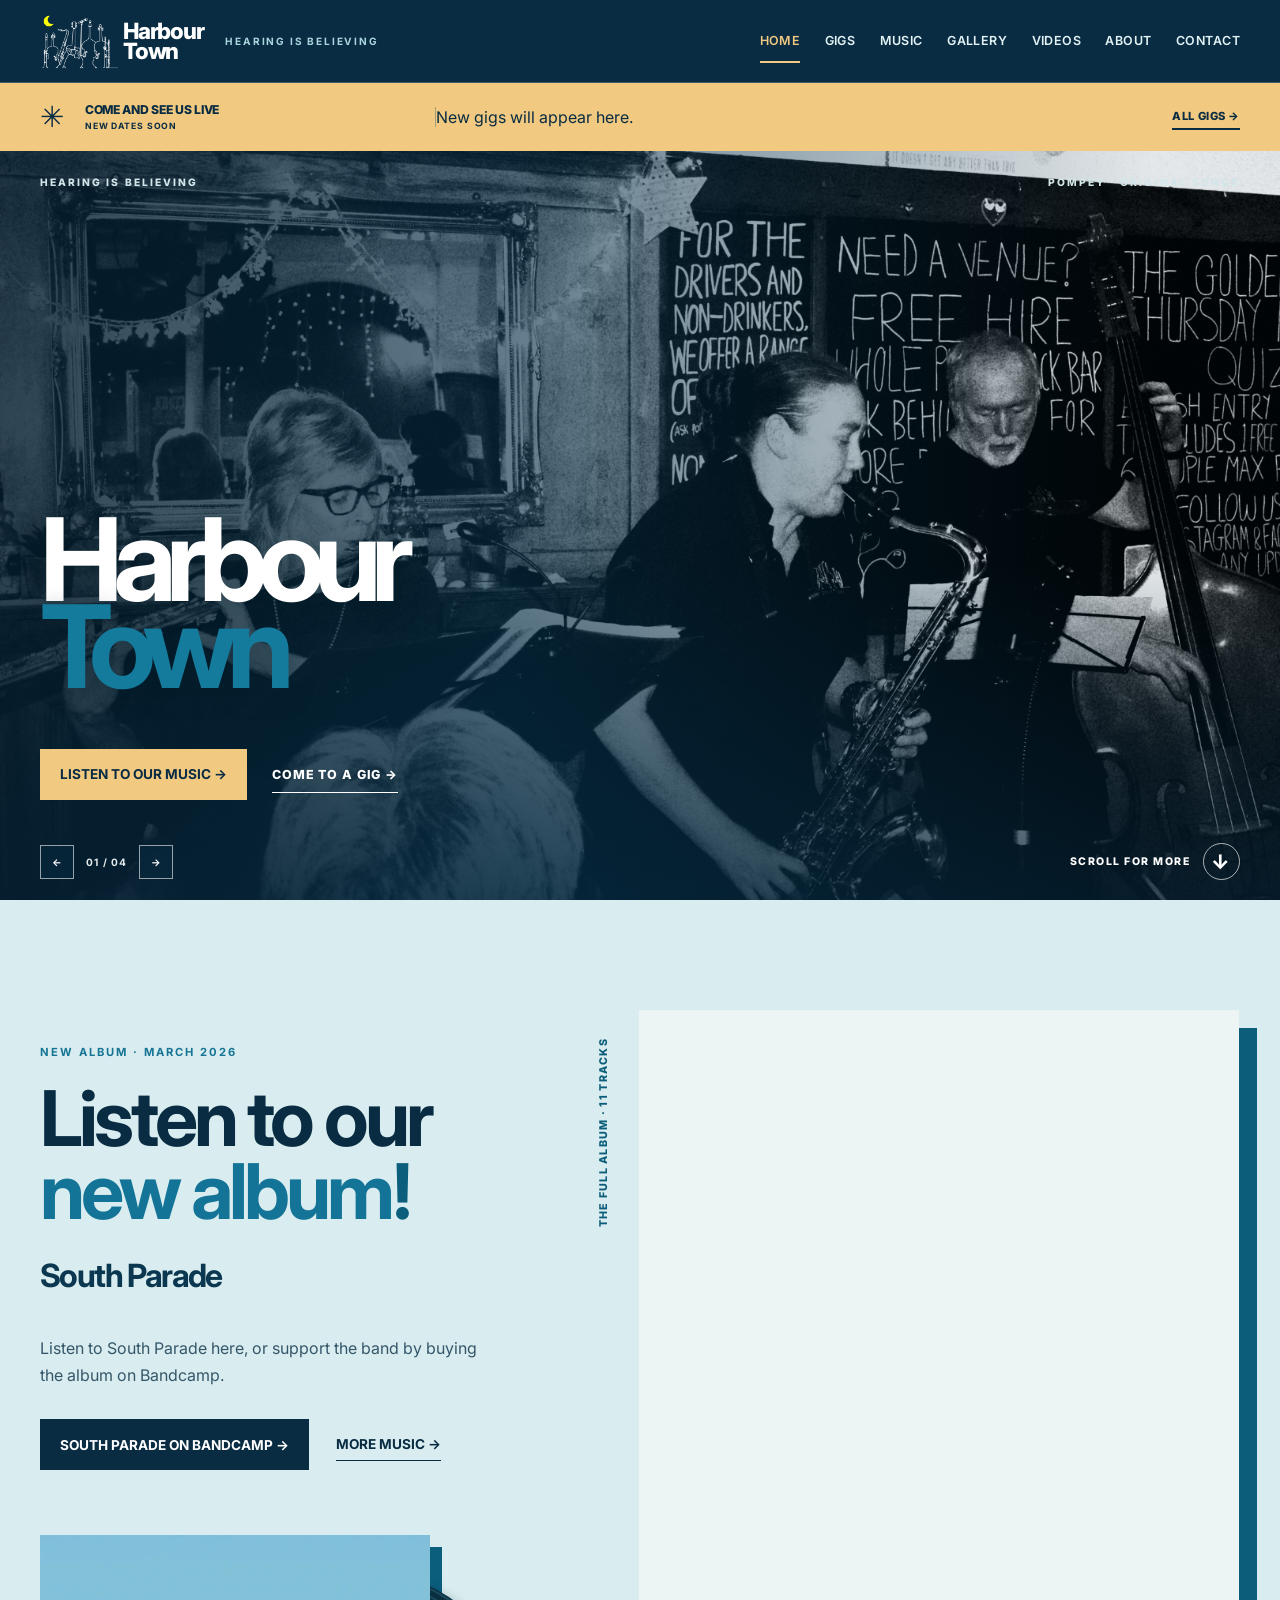
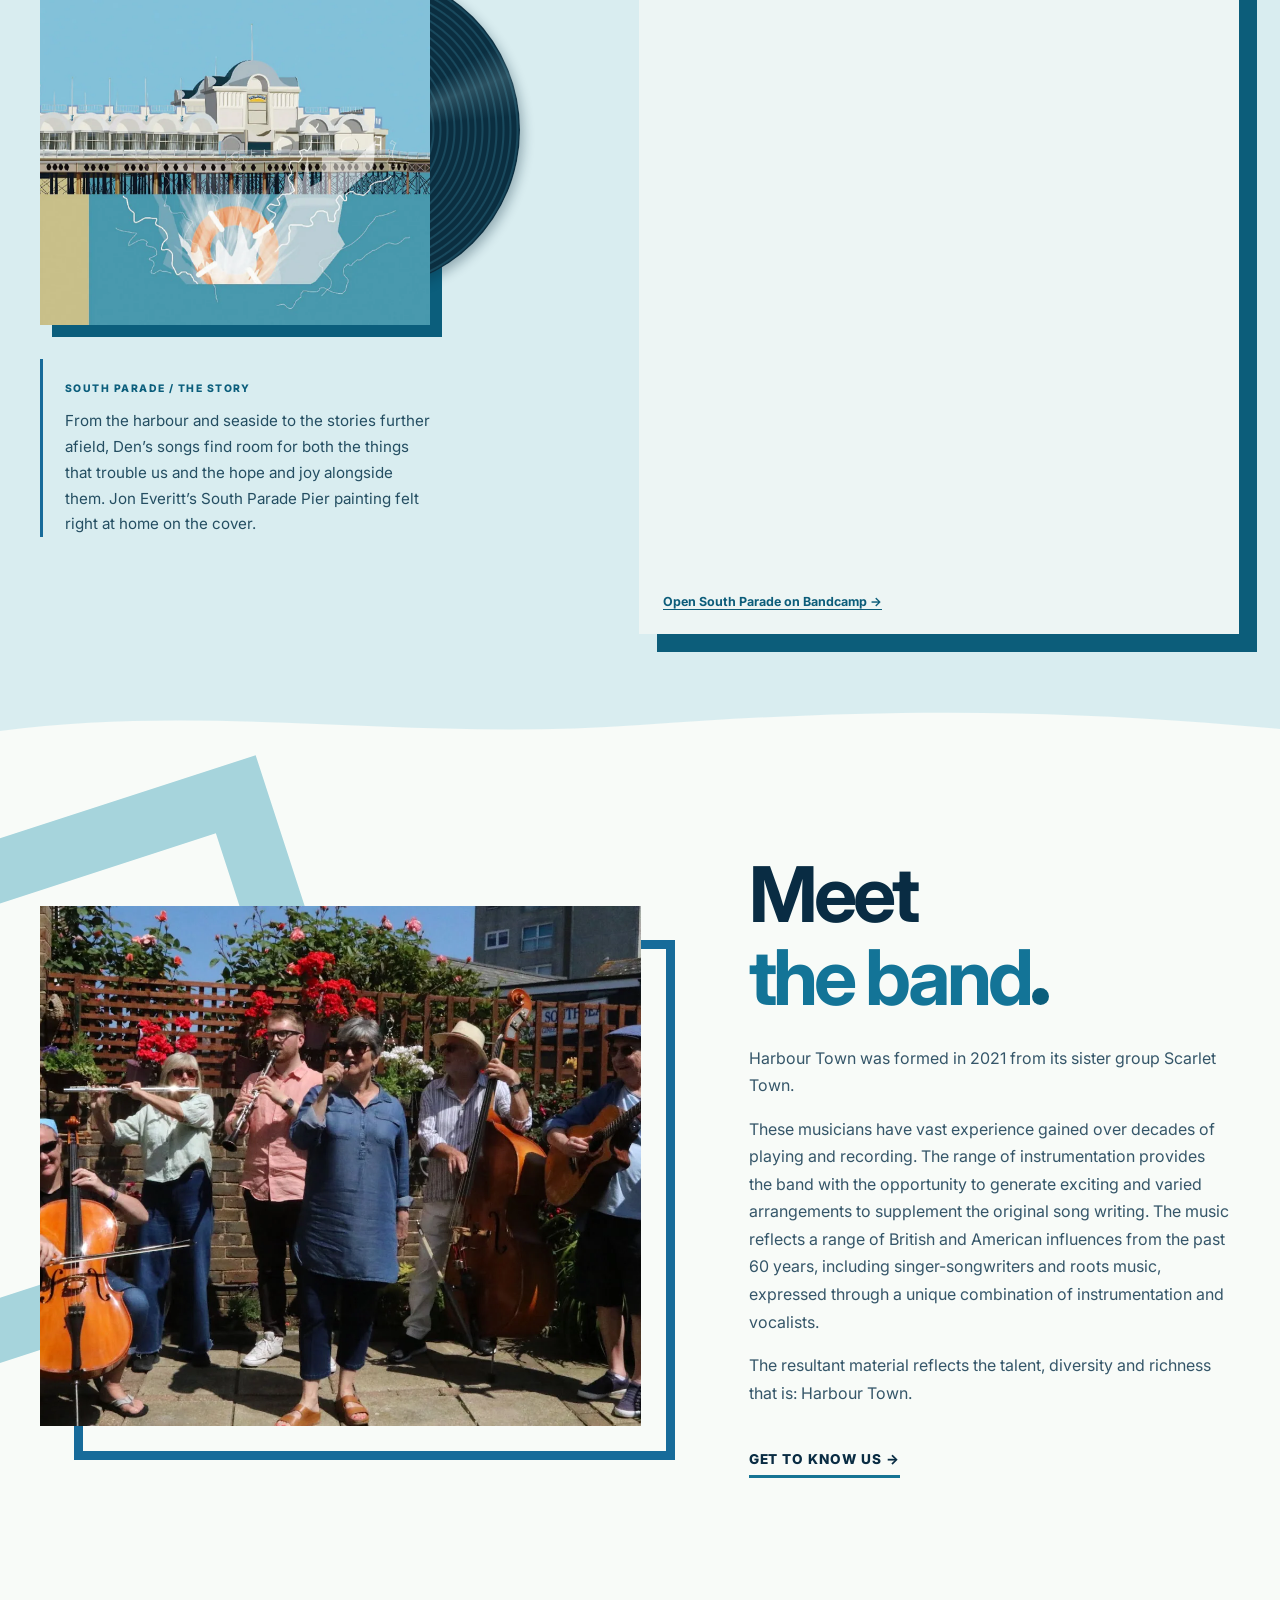
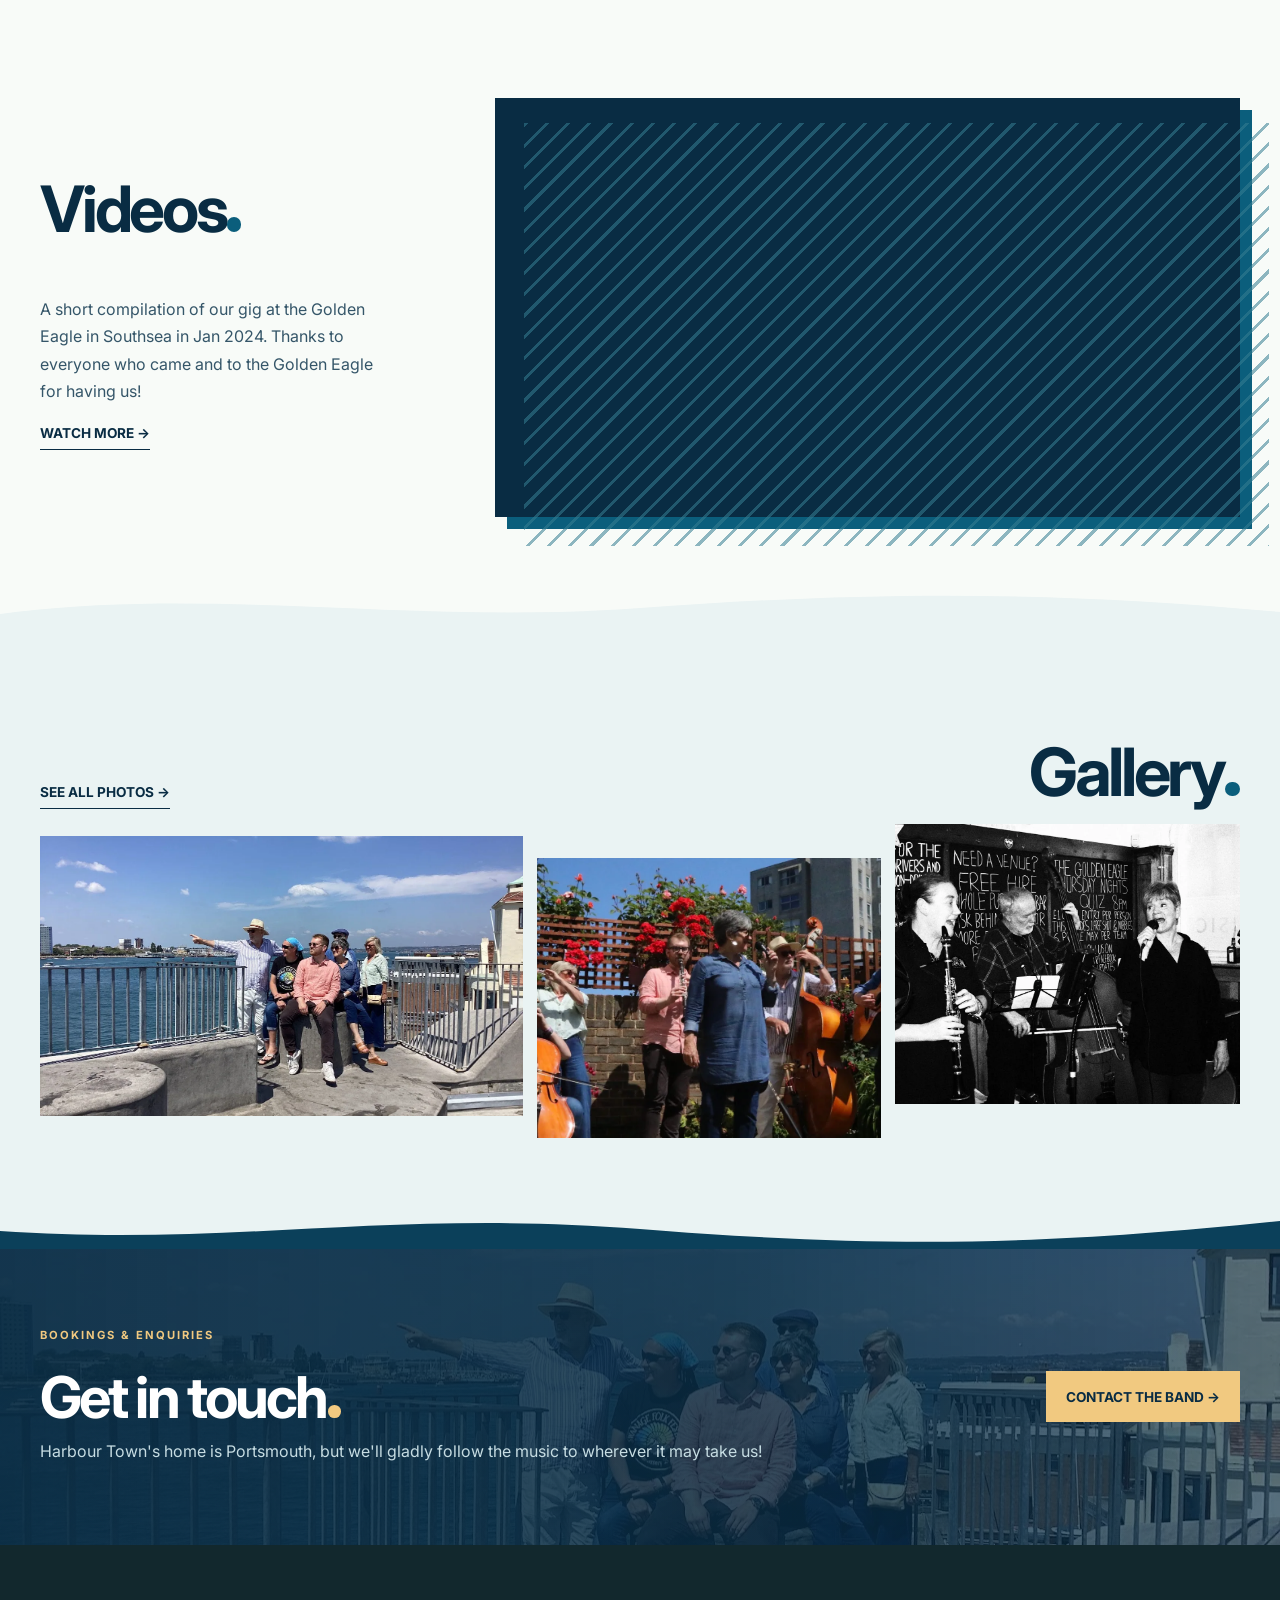
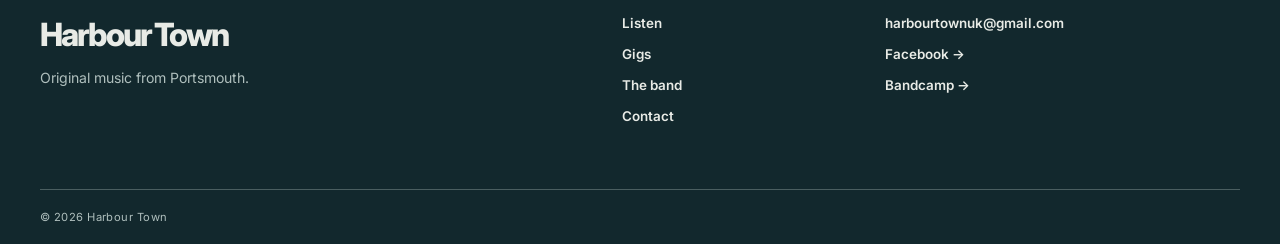
==== commit a11a40cb: "Restore automatic players and remove privacy page" ====
--- a/index.html
+++ b/index.html
@@ -10,7 +10,7 @@
 <link rel="preconnect" href="https://fonts.googleapis.com">
 <link rel="preconnect" href="https://fonts.gstatic.com" crossorigin>
 <link href="https://fonts.googleapis.com/css2?family=Inter:wght@400;500;600;700;800&display=swap" rel="stylesheet">
-<link rel="stylesheet" href="assets/styles.css?v=20260929-privacy">
+<link rel="stylesheet" href="assets/styles.css?v=20260928-logo">
 </head>
 <body>
 <a class="skip-link" href="#main">Skip to content</a>
@@ -28,9 +28,9 @@
 <div class="hero-bottom wrap"><div class="hero-controls"><button type="button" id="prevSlide" aria-label="Previous live photo">←</button><span id="slideCount">01 / 04</span><button type="button" id="nextSlide" aria-label="Next live photo">→</button></div><a class="scroll-cue" href="#listen" aria-label="Scroll to the music"><span>SCROLL FOR MORE</span><span class="scroll-arrow" aria-hidden="true">↓</span></a></div></section>
 
 <div class="home-story">
-<section class="section record-feature" id="listen" data-story-stop="01"><div class="wrap record-grid"><div class="record-copy"><p class="eyebrow">NEW ALBUM · MARCH 2026</p><h2>Listen to our<br><i>new album<span class="story-stop story-stop--bang">!</span></i></h2><p class="record-title">South Parade</p><p>Listen to South Parade here, or support the band by buying the album on Bandcamp.</p><div class="actions"><a class="button button-dark" href="https://harbourtown.bandcamp.com/album/south-parade" target="_blank" rel="noopener noreferrer">SOUTH PARADE ON BANDCAMP →</a><a class="text-link" href="music.html">MORE MUSIC →</a></div><figure class="cover-art"><img src="assets/south-parade-cover.webp" alt="South Parade album cover featuring South Parade Pier in Southsea" loading="lazy"></figure><p class="album-note">From the harbour and seaside to the stories further afield, Den’s songs find room for both the things that trouble us and the hope and joy alongside them. Jon Everitt’s South Parade Pier painting felt right at home on the cover.</p></div><div class="full-album"><span class="album-side-label">THE FULL ALBUM · 11 TRACKS</span><div class="embed-choice" data-embed-src="https://bandcamp.com/EmbeddedPlayer/album=2732938385/size=large/bgcol=edf5f4/linkcol=236d88/tracklist=true/artwork=large/transparent=true/" data-embed-title="Listen to the full South Parade album by Harbour Town on Bandcamp" data-embed-provider="Bandcamp"><p>Load the Bandcamp album player to play it here. Bandcamp may use cookies and receive information about your visit when you choose to load it.</p><button class="button button-dark" type="button" data-load-embed>LOAD BANDCAMP ALBUM PLAYER →</button><p class="embed-choice-note"><a href="privacy.html">Privacy &amp; cookies</a></p></div><a href="https://harbourtown.bandcamp.com/album/south-parade" target="_blank" rel="noopener noreferrer">Open South Parade on Bandcamp →</a></div></div></section>
+<section class="section record-feature" id="listen" data-story-stop="01"><div class="wrap record-grid"><div class="record-copy"><p class="eyebrow">NEW ALBUM · MARCH 2026</p><h2>Listen to our<br><i>new album<span class="story-stop story-stop--bang">!</span></i></h2><p class="record-title">South Parade</p><p>Listen to South Parade here, or support the band by buying the album on Bandcamp.</p><div class="actions"><a class="button button-dark" href="https://harbourtown.bandcamp.com/album/south-parade" target="_blank" rel="noopener noreferrer">SOUTH PARADE ON BANDCAMP →</a><a class="text-link" href="music.html">MORE MUSIC →</a></div><figure class="cover-art"><img src="assets/south-parade-cover.webp" alt="South Parade album cover featuring South Parade Pier in Southsea" loading="lazy"></figure><p class="album-note">From the harbour and seaside to the stories further afield, Den’s songs find room for both the things that trouble us and the hope and joy alongside them. Jon Everitt’s South Parade Pier painting felt right at home on the cover.</p></div><div class="full-album"><span class="album-side-label">THE FULL ALBUM · 11 TRACKS</span><iframe title="Listen to the full South Parade album by Harbour Town on Bandcamp" src="https://bandcamp.com/EmbeddedPlayer/album=2732938385/size=large/bgcol=edf5f4/linkcol=236d88/tracklist=true/artwork=large/transparent=true/" loading="lazy" allow="autoplay"></iframe><a href="https://harbourtown.bandcamp.com/album/south-parade" target="_blank" rel="noopener noreferrer">Open South Parade on Bandcamp →</a></div></div></section>
 <section class="section about-home" data-story-stop="02"><div class="wrap about-home-grid"><figure><img src="assets/gallery/harbour-town-2023-01.webp" alt="Harbour Town playing together outdoors in Portsmouth" loading="lazy"></figure><div class="about-home-copy"><h2>Meet<br><i>the band<span class="story-stop">.</span></i></h2><p>Harbour Town was formed in 2021 from its sister group Scarlet Town.</p><p>These musicians have vast experience gained over decades of playing and recording. The range of instrumentation provides the band with the opportunity to generate exciting and varied arrangements to supplement the original song writing. The music reflects a range of British and American influences from the past 60 years, including singer-songwriters and roots music, expressed through a unique combination of instrumentation and vocalists.</p><p>The resultant material reflects the talent, diversity and richness that is: Harbour Town.</p><a class="sketch-link" href="about.html">GET TO KNOW US →</a></div></div></section>
-<section class="section watch-home" data-story-stop="03"><div class="wrap watch-grid"><div><h2>Videos<span class="story-stop">.</span></h2><p>A short compilation of our gig at the Golden Eagle in Southsea in Jan 2024. Thanks to everyone who came and to the Golden Eagle for having us!</p><a class="text-link" href="videos.html">WATCH MORE →</a></div><div class="video-frame"><div class="embed-choice" data-embed-src="https://www.youtube-nocookie.com/embed/vw4fmekz0vw" data-embed-title="Harbour Town live at the Golden Eagle in Southsea" data-embed-provider="YouTube"><p>Load the YouTube video to play it here. YouTube may use cookies and receive information about your visit when you choose to load it.</p><button class="button button-dark" type="button" data-load-embed>LOAD YOUTUBE VIDEO →</button><p class="embed-choice-note"><a href="privacy.html">Privacy &amp; cookies</a></p></div></div></div></section>
+<section class="section watch-home" data-story-stop="03"><div class="wrap watch-grid"><div><h2>Videos<span class="story-stop">.</span></h2><p>A short compilation of our gig at the Golden Eagle in Southsea in Jan 2024. Thanks to everyone who came and to the Golden Eagle for having us!</p><a class="text-link" href="videos.html">WATCH MORE →</a></div><div class="video-frame"><iframe src="https://www.youtube-nocookie.com/embed/vw4fmekz0vw" title="Harbour Town live at the Golden Eagle in Southsea" loading="lazy" allow="accelerometer; autoplay; clipboard-write; encrypted-media; gyroscope; picture-in-picture; web-share" allowfullscreen></iframe></div></div></section>
 <section class="section photo-home" data-story-stop="04"><div class="wrap"><div class="photo-home-head"><div><h2>Gallery<span class="story-stop">.</span></h2></div><a class="text-link" href="gallery.html">SEE ALL PHOTOS →</a></div><div class="photo-home-grid"><a href="gallery.html"><img src="assets/gallery/harbour-town-2023-12.webp" alt="The band beside the Southsea seafront" loading="lazy"></a><a href="gallery.html"><img src="assets/gallery/harbour-town-2023-02.webp" alt="Harbour Town performing outdoors in Portsmouth" loading="lazy"></a><a href="gallery.html"><img src="assets/gallery/golden-eagle-02.webp" alt="The band performing at the Golden Eagle" loading="lazy"></a></div></div></section>
 <section class="home-contact" data-story-stop="05"><div class="wrap contact-banner"><div><p class="eyebrow">BOOKINGS & ENQUIRIES</p><h2>Get in touch<span class="story-stop">.</span></h2><p>Harbour Town's home is Portsmouth, but we'll gladly follow the music to wherever it may take us!</p></div><a class="button button-cream" href="contact.html">CONTACT THE BAND →</a></div></section>
 </div>
@@ -39,8 +39,7 @@
 <div><a class="footer-name" href="index.html">Harbour Town</a><p>Original music from Portsmouth.</p></div>
 <div class="footer-nav"><a href="music.html">Listen</a><a href="gigs.html">Gigs</a><a href="about.html">The band</a><a href="contact.html">Contact</a></div>
 <div class="footer-contact"><a href="mailto:harbourtownuk@gmail.com">harbourtownuk@gmail.com</a><a href="https://www.facebook.com/harbourtownband1" target="_blank" rel="noopener noreferrer">Facebook →</a><a href="https://harbourtown.bandcamp.com/album/south-parade" target="_blank" rel="noopener noreferrer">Bandcamp →</a></div>
-</div><div class="wrap footer-bottom"><span>© <span id="year">2026</span> Harbour Town</span><a href="privacy.html">Privacy &amp; cookies</a></div></footer>
+</div><div class="wrap footer-bottom"><span>© <span id="year">2026</span> Harbour Town</span></div></footer>
 <script src="assets/gigs-data.js" defer></script>
 <script src="assets/site.js" defer></script>
-<script src="assets/embeds.js" defer></script>
 </body></html>
--- a/assets/styles.css
+++ b/assets/styles.css
@@ -279,7 +279,3 @@
 .manage-card-actions label{display:flex;gap:10px;align-items:center}.manage-card-actions input{width:20px;height:20px;accent-color:#147b9d}.manage-card-actions button{border:0;background:none;color:#a7352c;font:inherit;font-weight:700;cursor:pointer}
 @media(max-width:760px){.manage-fields{grid-template-columns:1fr 1fr}.manage-toolbar{display:block}.manage-toolbar .text-link{margin-bottom:20px}.manage-card-head{align-items:start}}
 @media(max-width:480px){.manage-fields{grid-template-columns:1fr}.manage-card-actions{align-items:start}}
-/* Privacy information and media loaded only after a visitor chooses it. */
-.privacy-hero{min-height:280px;background:#0b405a;color:#fff}.privacy-hero .subhero-copy{position:relative;bottom:auto;padding-block:95px 65px;transform:none;left:auto}.privacy-content{max-width:790px}.privacy-content h2{font-size:clamp(1.6rem,3vw,2.2rem);margin:40px 0 10px}.privacy-content p{line-height:1.7;color:var(--muted)}.privacy-content a,.embed-choice-note a{border-bottom:1px solid currentColor}.privacy-content code{font-size:.9em}.privacy-updated{font-size:.8rem;font-weight:700;letter-spacing:.05em;text-transform:uppercase}.footer-bottom a{border-bottom:1px solid currentColor}.footer-bottom a:hover{color:var(--gold)}
-.embed-choice{display:flex;flex-direction:column;justify-content:center;align-items:center;gap:18px;text-align:center;padding:35px 24px;min-height:100%;background:#0b405a;color:#fff}.embed-choice>p{max-width:440px;margin:0;line-height:1.5}.embed-choice .button{background:#f1c980;color:#092c43;cursor:pointer}.embed-choice .button:hover{background:#fff}.embed-choice-note{font-size:.75rem;color:#dcebee}.full-album .embed-choice{min-height:320px}.video-frame .embed-choice{height:100%;min-height:100%;font-size:.85rem}.video-frame .embed-choice .button{min-height:42px;font-size:.7rem}.video-frame iframe{display:block}
-@media(max-width:480px){.video-frame .embed-choice{gap:8px;padding:12px;font-size:.68rem}.video-frame .embed-choice .button{min-height:34px;padding:7px 10px;font-size:.62rem}.video-frame .embed-choice-note{display:none}.privacy-hero .subhero-copy{padding-block:75px 45px}}
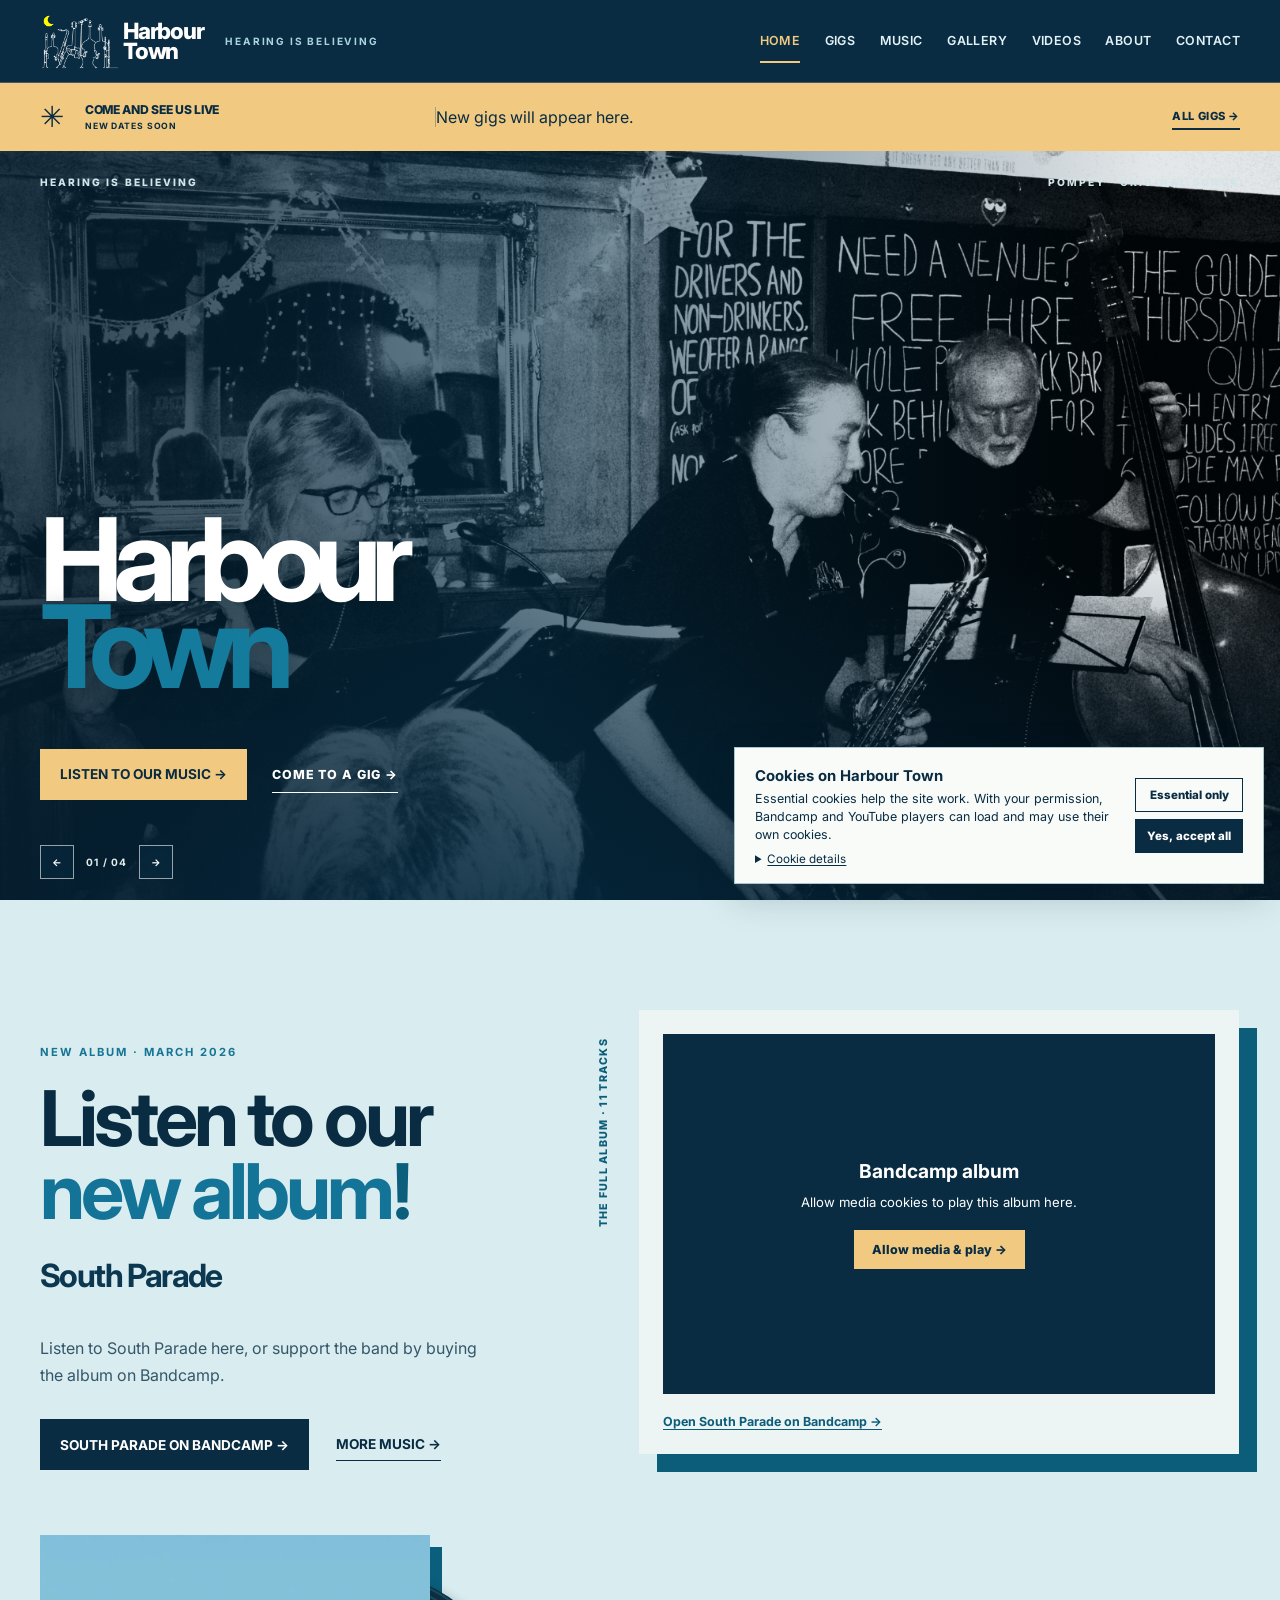
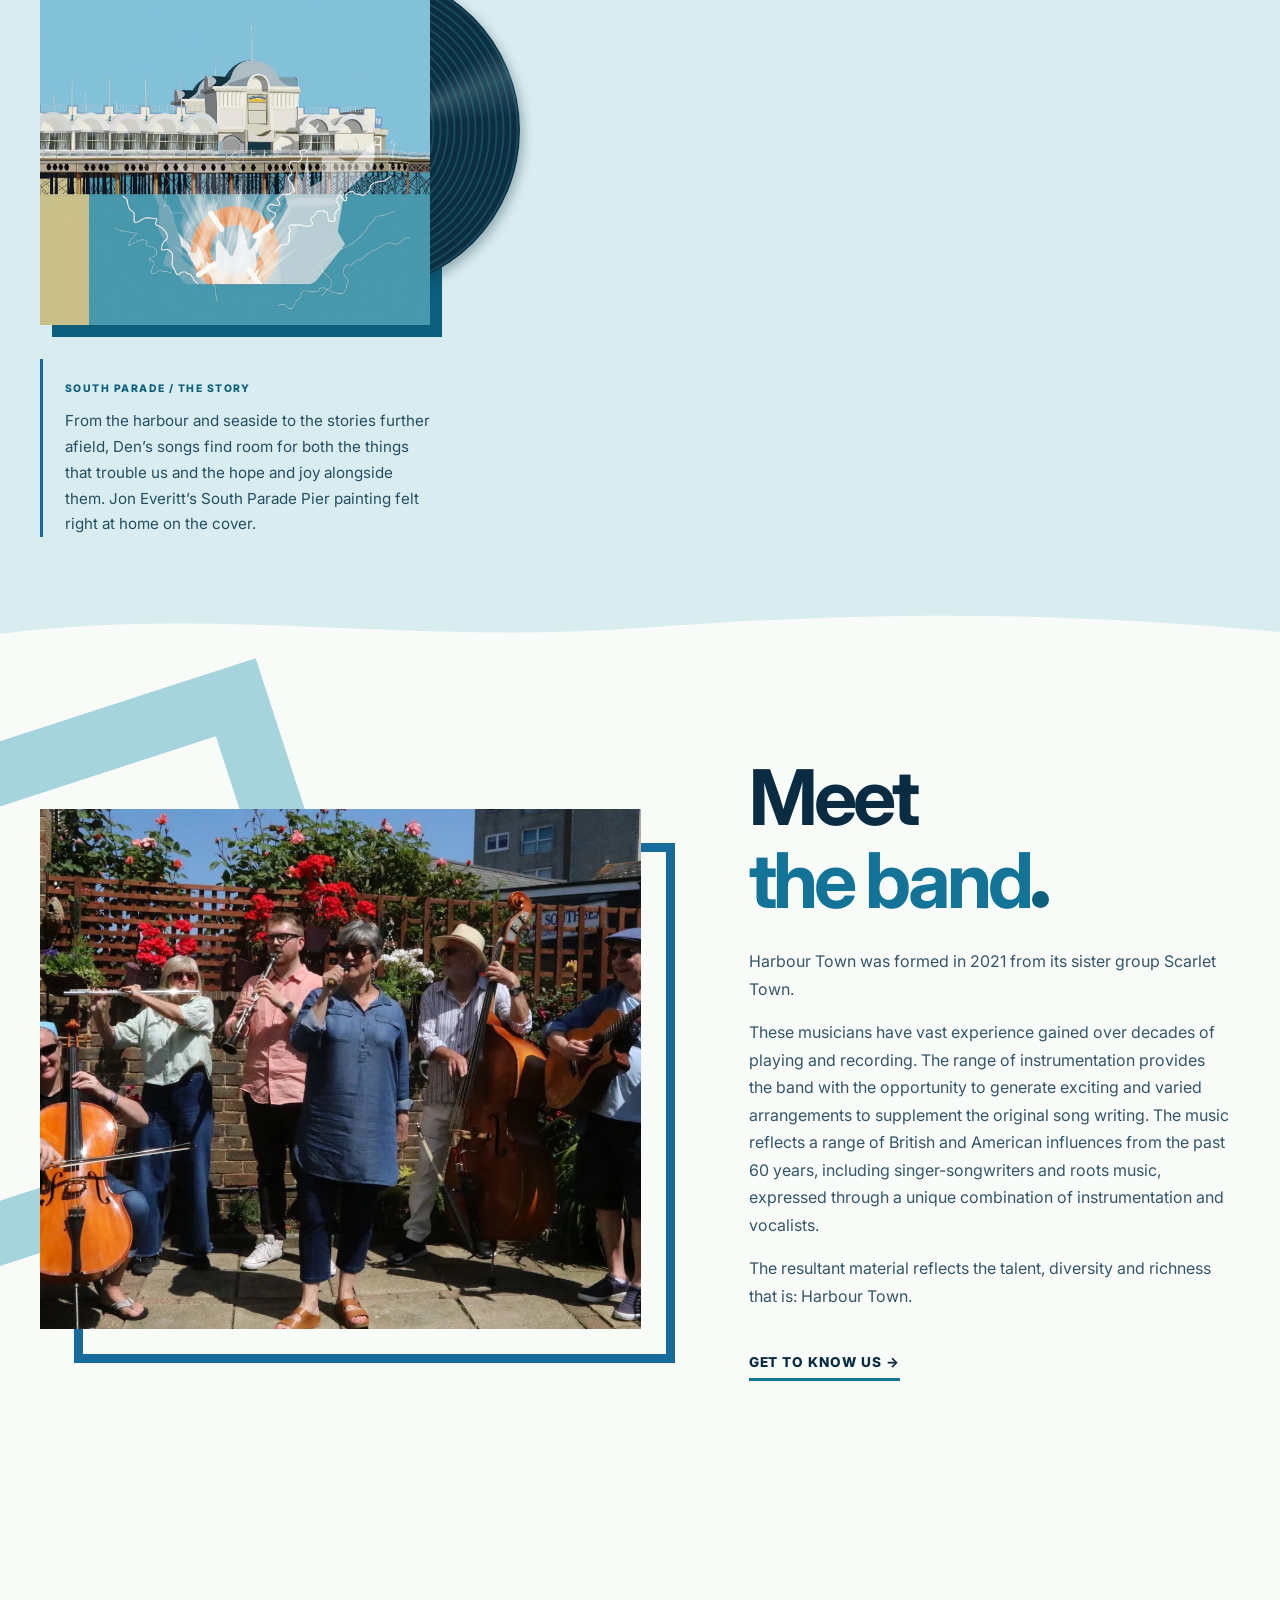
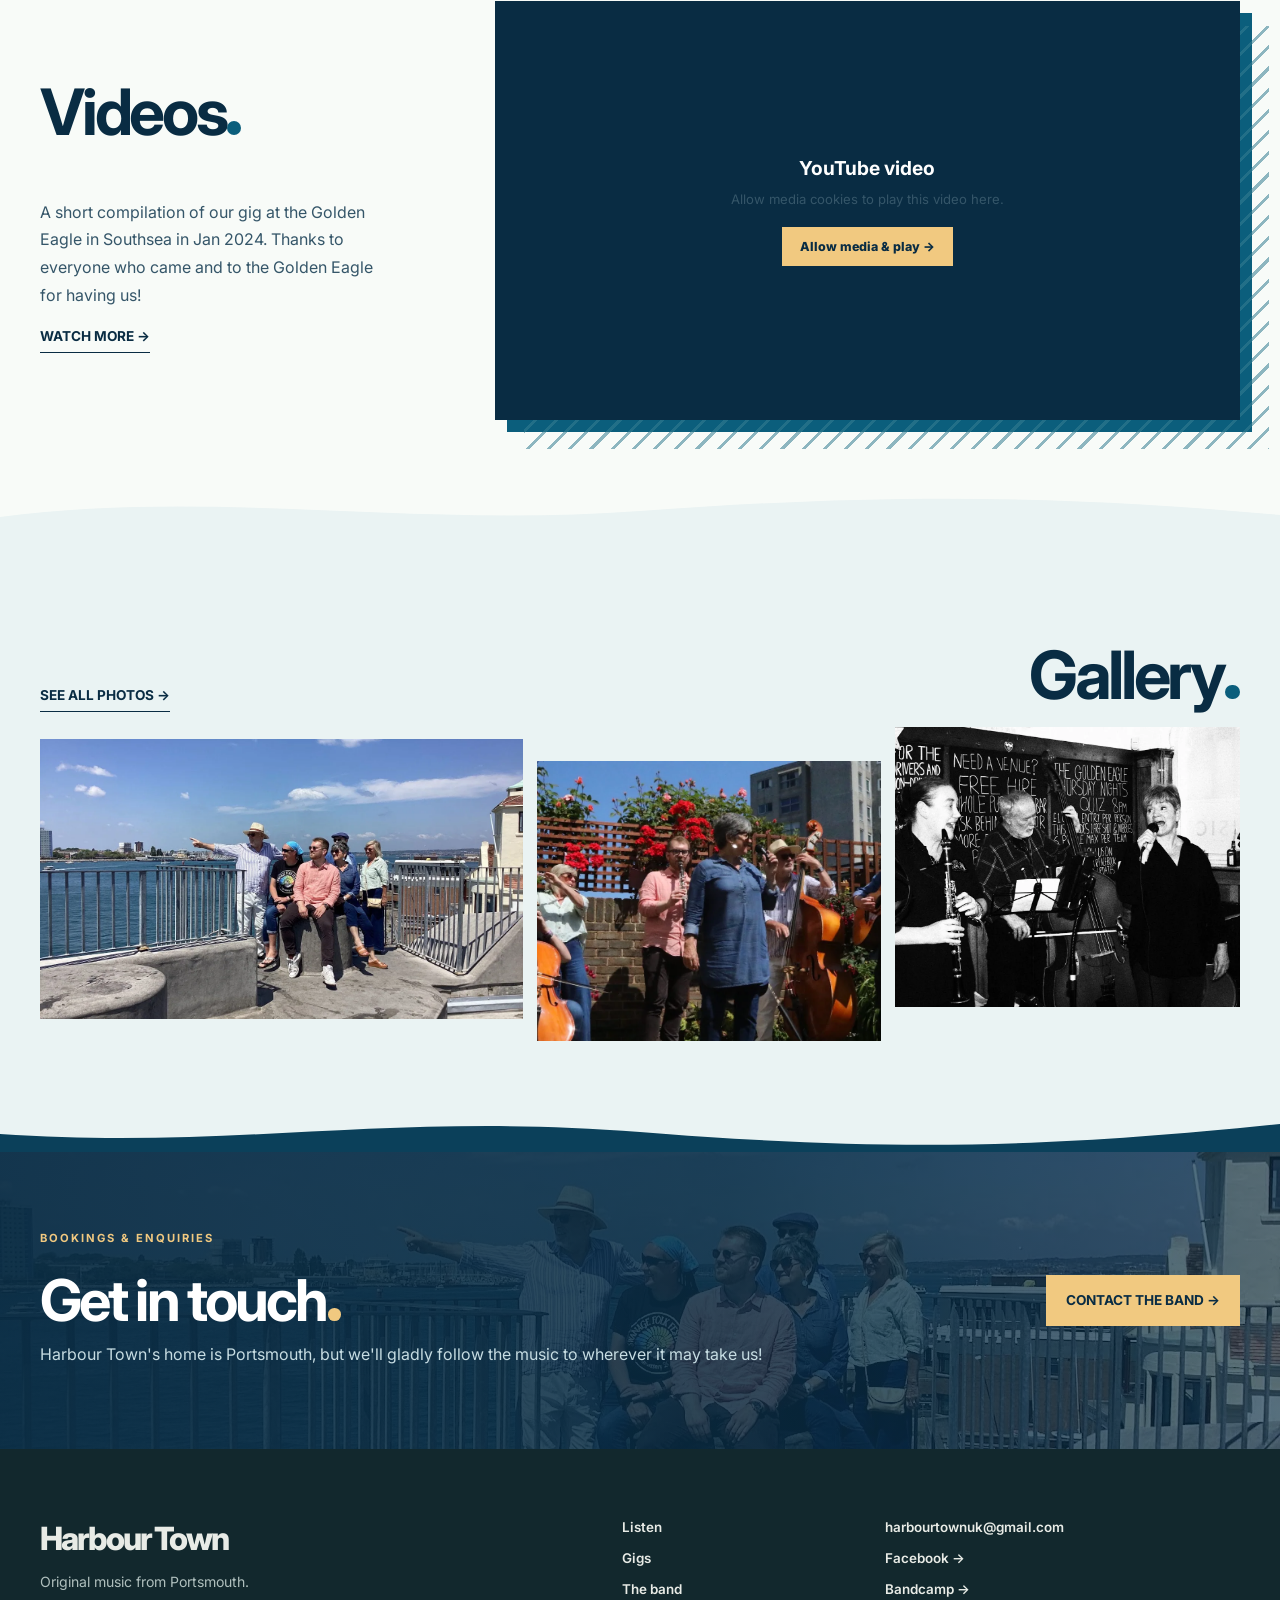
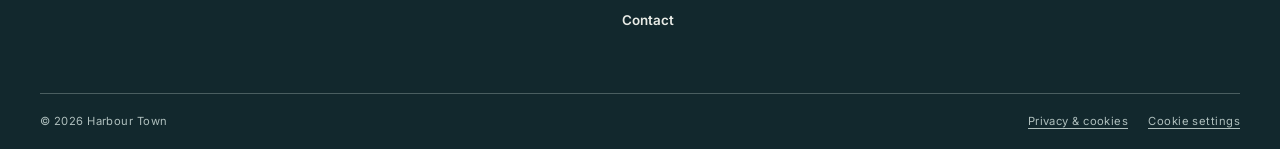
==== commit 9e00f3b8: "Add compact cookie choices and short privacy page" ====
--- a/index.html
+++ b/index.html
@@ -10,7 +10,7 @@
 <link rel="preconnect" href="https://fonts.googleapis.com">
 <link rel="preconnect" href="https://fonts.gstatic.com" crossorigin>
 <link href="https://fonts.googleapis.com/css2?family=Inter:wght@400;500;600;700;800&display=swap" rel="stylesheet">
-<link rel="stylesheet" href="assets/styles.css?v=20260928-logo">
+<link rel="stylesheet" href="assets/styles.css?v=20260929-cookies">
 </head>
 <body>
 <a class="skip-link" href="#main">Skip to content</a>
@@ -28,9 +28,9 @@
 <div class="hero-bottom wrap"><div class="hero-controls"><button type="button" id="prevSlide" aria-label="Previous live photo">←</button><span id="slideCount">01 / 04</span><button type="button" id="nextSlide" aria-label="Next live photo">→</button></div><a class="scroll-cue" href="#listen" aria-label="Scroll to the music"><span>SCROLL FOR MORE</span><span class="scroll-arrow" aria-hidden="true">↓</span></a></div></section>
 
 <div class="home-story">
-<section class="section record-feature" id="listen" data-story-stop="01"><div class="wrap record-grid"><div class="record-copy"><p class="eyebrow">NEW ALBUM · MARCH 2026</p><h2>Listen to our<br><i>new album<span class="story-stop story-stop--bang">!</span></i></h2><p class="record-title">South Parade</p><p>Listen to South Parade here, or support the band by buying the album on Bandcamp.</p><div class="actions"><a class="button button-dark" href="https://harbourtown.bandcamp.com/album/south-parade" target="_blank" rel="noopener noreferrer">SOUTH PARADE ON BANDCAMP →</a><a class="text-link" href="music.html">MORE MUSIC →</a></div><figure class="cover-art"><img src="assets/south-parade-cover.webp" alt="South Parade album cover featuring South Parade Pier in Southsea" loading="lazy"></figure><p class="album-note">From the harbour and seaside to the stories further afield, Den’s songs find room for both the things that trouble us and the hope and joy alongside them. Jon Everitt’s South Parade Pier painting felt right at home on the cover.</p></div><div class="full-album"><span class="album-side-label">THE FULL ALBUM · 11 TRACKS</span><iframe title="Listen to the full South Parade album by Harbour Town on Bandcamp" src="https://bandcamp.com/EmbeddedPlayer/album=2732938385/size=large/bgcol=edf5f4/linkcol=236d88/tracklist=true/artwork=large/transparent=true/" loading="lazy" allow="autoplay"></iframe><a href="https://harbourtown.bandcamp.com/album/south-parade" target="_blank" rel="noopener noreferrer">Open South Parade on Bandcamp →</a></div></div></section>
+<section class="section record-feature" id="listen" data-story-stop="01"><div class="wrap record-grid"><div class="record-copy"><p class="eyebrow">NEW ALBUM · MARCH 2026</p><h2>Listen to our<br><i>new album<span class="story-stop story-stop--bang">!</span></i></h2><p class="record-title">South Parade</p><p>Listen to South Parade here, or support the band by buying the album on Bandcamp.</p><div class="actions"><a class="button button-dark" href="https://harbourtown.bandcamp.com/album/south-parade" target="_blank" rel="noopener noreferrer">SOUTH PARADE ON BANDCAMP →</a><a class="text-link" href="music.html">MORE MUSIC →</a></div><figure class="cover-art"><img src="assets/south-parade-cover.webp" alt="South Parade album cover featuring South Parade Pier in Southsea" loading="lazy"></figure><p class="album-note">From the harbour and seaside to the stories further afield, Den’s songs find room for both the things that trouble us and the hope and joy alongside them. Jon Everitt’s South Parade Pier painting felt right at home on the cover.</p></div><div class="full-album"><span class="album-side-label">THE FULL ALBUM · 11 TRACKS</span><div class="media-consent" data-media-src="https://bandcamp.com/EmbeddedPlayer/album=2732938385/size=large/bgcol=edf5f4/linkcol=236d88/tracklist=true/artwork=large/transparent=true/" data-media-title="Listen to the full South Parade album by Harbour Town on Bandcamp" data-media-provider="Bandcamp"><div class="media-consent-inner"><strong>Bandcamp album</strong><p>Allow media cookies to play this album here.</p><button type="button" data-allow-media>Allow media &amp; play →</button></div></div><a href="https://harbourtown.bandcamp.com/album/south-parade" target="_blank" rel="noopener noreferrer">Open South Parade on Bandcamp →</a></div></div></section>
 <section class="section about-home" data-story-stop="02"><div class="wrap about-home-grid"><figure><img src="assets/gallery/harbour-town-2023-01.webp" alt="Harbour Town playing together outdoors in Portsmouth" loading="lazy"></figure><div class="about-home-copy"><h2>Meet<br><i>the band<span class="story-stop">.</span></i></h2><p>Harbour Town was formed in 2021 from its sister group Scarlet Town.</p><p>These musicians have vast experience gained over decades of playing and recording. The range of instrumentation provides the band with the opportunity to generate exciting and varied arrangements to supplement the original song writing. The music reflects a range of British and American influences from the past 60 years, including singer-songwriters and roots music, expressed through a unique combination of instrumentation and vocalists.</p><p>The resultant material reflects the talent, diversity and richness that is: Harbour Town.</p><a class="sketch-link" href="about.html">GET TO KNOW US →</a></div></div></section>
-<section class="section watch-home" data-story-stop="03"><div class="wrap watch-grid"><div><h2>Videos<span class="story-stop">.</span></h2><p>A short compilation of our gig at the Golden Eagle in Southsea in Jan 2024. Thanks to everyone who came and to the Golden Eagle for having us!</p><a class="text-link" href="videos.html">WATCH MORE →</a></div><div class="video-frame"><iframe src="https://www.youtube-nocookie.com/embed/vw4fmekz0vw" title="Harbour Town live at the Golden Eagle in Southsea" loading="lazy" allow="accelerometer; autoplay; clipboard-write; encrypted-media; gyroscope; picture-in-picture; web-share" allowfullscreen></iframe></div></div></section>
+<section class="section watch-home" data-story-stop="03"><div class="wrap watch-grid"><div><h2>Videos<span class="story-stop">.</span></h2><p>A short compilation of our gig at the Golden Eagle in Southsea in Jan 2024. Thanks to everyone who came and to the Golden Eagle for having us!</p><a class="text-link" href="videos.html">WATCH MORE →</a></div><div class="video-frame"><div class="media-consent" data-media-src="https://www.youtube-nocookie.com/embed/vw4fmekz0vw" data-media-title="Harbour Town live at the Golden Eagle in Southsea" data-media-provider="YouTube"><div class="media-consent-inner"><strong>YouTube video</strong><p>Allow media cookies to play this video here.</p><button type="button" data-allow-media>Allow media &amp; play →</button></div></div></div></div></section>
 <section class="section photo-home" data-story-stop="04"><div class="wrap"><div class="photo-home-head"><div><h2>Gallery<span class="story-stop">.</span></h2></div><a class="text-link" href="gallery.html">SEE ALL PHOTOS →</a></div><div class="photo-home-grid"><a href="gallery.html"><img src="assets/gallery/harbour-town-2023-12.webp" alt="The band beside the Southsea seafront" loading="lazy"></a><a href="gallery.html"><img src="assets/gallery/harbour-town-2023-02.webp" alt="Harbour Town performing outdoors in Portsmouth" loading="lazy"></a><a href="gallery.html"><img src="assets/gallery/golden-eagle-02.webp" alt="The band performing at the Golden Eagle" loading="lazy"></a></div></div></section>
 <section class="home-contact" data-story-stop="05"><div class="wrap contact-banner"><div><p class="eyebrow">BOOKINGS & ENQUIRIES</p><h2>Get in touch<span class="story-stop">.</span></h2><p>Harbour Town's home is Portsmouth, but we'll gladly follow the music to wherever it may take us!</p></div><a class="button button-cream" href="contact.html">CONTACT THE BAND →</a></div></section>
 </div>
@@ -39,7 +39,8 @@
 <div><a class="footer-name" href="index.html">Harbour Town</a><p>Original music from Portsmouth.</p></div>
 <div class="footer-nav"><a href="music.html">Listen</a><a href="gigs.html">Gigs</a><a href="about.html">The band</a><a href="contact.html">Contact</a></div>
 <div class="footer-contact"><a href="mailto:harbourtownuk@gmail.com">harbourtownuk@gmail.com</a><a href="https://www.facebook.com/harbourtownband1" target="_blank" rel="noopener noreferrer">Facebook →</a><a href="https://harbourtown.bandcamp.com/album/south-parade" target="_blank" rel="noopener noreferrer">Bandcamp →</a></div>
-</div><div class="wrap footer-bottom"><span>© <span id="year">2026</span> Harbour Town</span></div></footer>
+</div><div class="wrap footer-bottom"><span>© <span id="year">2026</span> Harbour Town</span><span class="footer-legal"><a href="privacy.html">Privacy &amp; cookies</a><button type="button" class="cookie-settings-link" data-cookie-settings>Cookie settings</button></span></div></footer>
 <script src="assets/gigs-data.js" defer></script>
 <script src="assets/site.js" defer></script>
+<script src="assets/cookies.js" defer></script>
 </body></html>
--- a/assets/styles.css
+++ b/assets/styles.css
@@ -279,3 +279,10 @@
 .manage-card-actions label{display:flex;gap:10px;align-items:center}.manage-card-actions input{width:20px;height:20px;accent-color:#147b9d}.manage-card-actions button{border:0;background:none;color:#a7352c;font:inherit;font-weight:700;cursor:pointer}
 @media(max-width:760px){.manage-fields{grid-template-columns:1fr 1fr}.manage-toolbar{display:block}.manage-toolbar .text-link{margin-bottom:20px}.manage-card-head{align-items:start}}
 @media(max-width:480px){.manage-fields{grid-template-columns:1fr}.manage-card-actions{align-items:start}}
+/* Compact cookie choice and media placeholders. */
+.cookie-settings-link{border:0;border-bottom:1px solid currentColor;background:none;padding:0;color:inherit;font:inherit;letter-spacing:inherit;cursor:pointer}.cookie-settings-link:hover{color:var(--gold)}
+.cookie-banner{position:fixed;z-index:1000;right:16px;bottom:16px;width:min(530px,calc(100vw - 32px));background:#f8fbf8;color:#092c43;border:1px solid #aac6cd;box-shadow:0 12px 34px #071e2d38;padding:17px 20px;display:flex;align-items:center;gap:17px}.cookie-banner[hidden]{display:none}.cookie-banner-copy{flex:1;min-width:0}.cookie-banner-copy strong{font-size:.93rem}.cookie-banner-copy>p{font-size:.78rem;line-height:1.45;margin:5px 0 0}.cookie-banner details{font-size:.73rem;margin-top:8px}.cookie-banner summary{cursor:pointer;text-decoration:underline;text-underline-offset:2px;width:max-content}.cookie-banner details p{line-height:1.5;margin:7px 0 0}.cookie-banner details a{text-decoration:underline}.cookie-banner-actions{display:flex;flex-direction:column;gap:7px;flex:none}.cookie-banner-actions button{cursor:pointer;font:inherit;font-size:.72rem;font-weight:800;white-space:nowrap;border:1px solid #092c43;padding:9px 11px;background:transparent;color:#092c43}.cookie-banner-actions [data-choice="all"]{background:#092c43;color:#fff}.cookie-banner-actions button:hover{background:#167494;color:#fff;border-color:#167494}
+.media-consent{height:100%;min-height:280px;display:grid;place-items:center;background:#092c43;color:#fff;text-align:center;padding:30px}.media-consent-inner{max-width:360px}.media-consent strong{font-size:1.2rem}.media-consent p{font-size:.82rem;line-height:1.5;margin:10px 0 18px}.media-consent button{background:#f1c980;color:#092c43;border:0;padding:12px 18px;cursor:pointer;font:inherit;font-size:.78rem;font-weight:800}.media-consent button:hover{background:#fff}.video-frame .media-consent{min-height:0;aspect-ratio:16/9}.full-album .media-consent{min-height:360px}.video-frame iframe{display:block}
+@media(max-width:600px){.cookie-banner{left:10px;right:10px;bottom:10px;width:auto;padding:13px;display:block}.cookie-banner-actions{margin-top:12px;flex-direction:row}.cookie-banner-actions button{flex:1;white-space:normal}.video-frame .media-consent{padding:12px}.video-frame .media-consent strong{font-size:.9rem}.video-frame .media-consent p{font-size:.68rem;margin:4px 0 8px}.video-frame .media-consent button{padding:8px 10px;font-size:.65rem}}
+
+.footer-legal{display:flex;gap:20px;align-items:center}.footer-legal a{border-bottom:1px solid currentColor}.footer-legal a:hover{color:var(--gold)}.privacy-hero{min-height:260px;background:#0b405a;color:#fff}.privacy-hero .subhero-copy{position:relative;bottom:auto;padding-block:85px 55px;transform:none;left:auto}.privacy-content{max-width:790px}.privacy-content h2{font-size:clamp(1.7rem,3vw,2.3rem);margin:36px 0 10px}.privacy-content p{line-height:1.7;color:var(--muted)}.privacy-content a{border-bottom:1px solid currentColor}.privacy-content code{font-size:.9em}.privacy-choices{display:flex;gap:10px;flex-wrap:wrap;margin-top:24px}.privacy-choices button{padding:12px 17px;cursor:pointer;font:inherit;font-weight:800;border:1px solid #092c43;background:transparent;color:#092c43}.privacy-choices button:last-child{background:#092c43;color:#fff}.privacy-choices button:hover{background:#167494;color:#fff;border-color:#167494}.privacy-choice-feedback{min-height:1.5em;font-size:.84rem}@media(max-width:480px){.footer-legal{flex-wrap:wrap;gap:12px}.privacy-hero .subhero-copy{padding-block:70px 45px}}
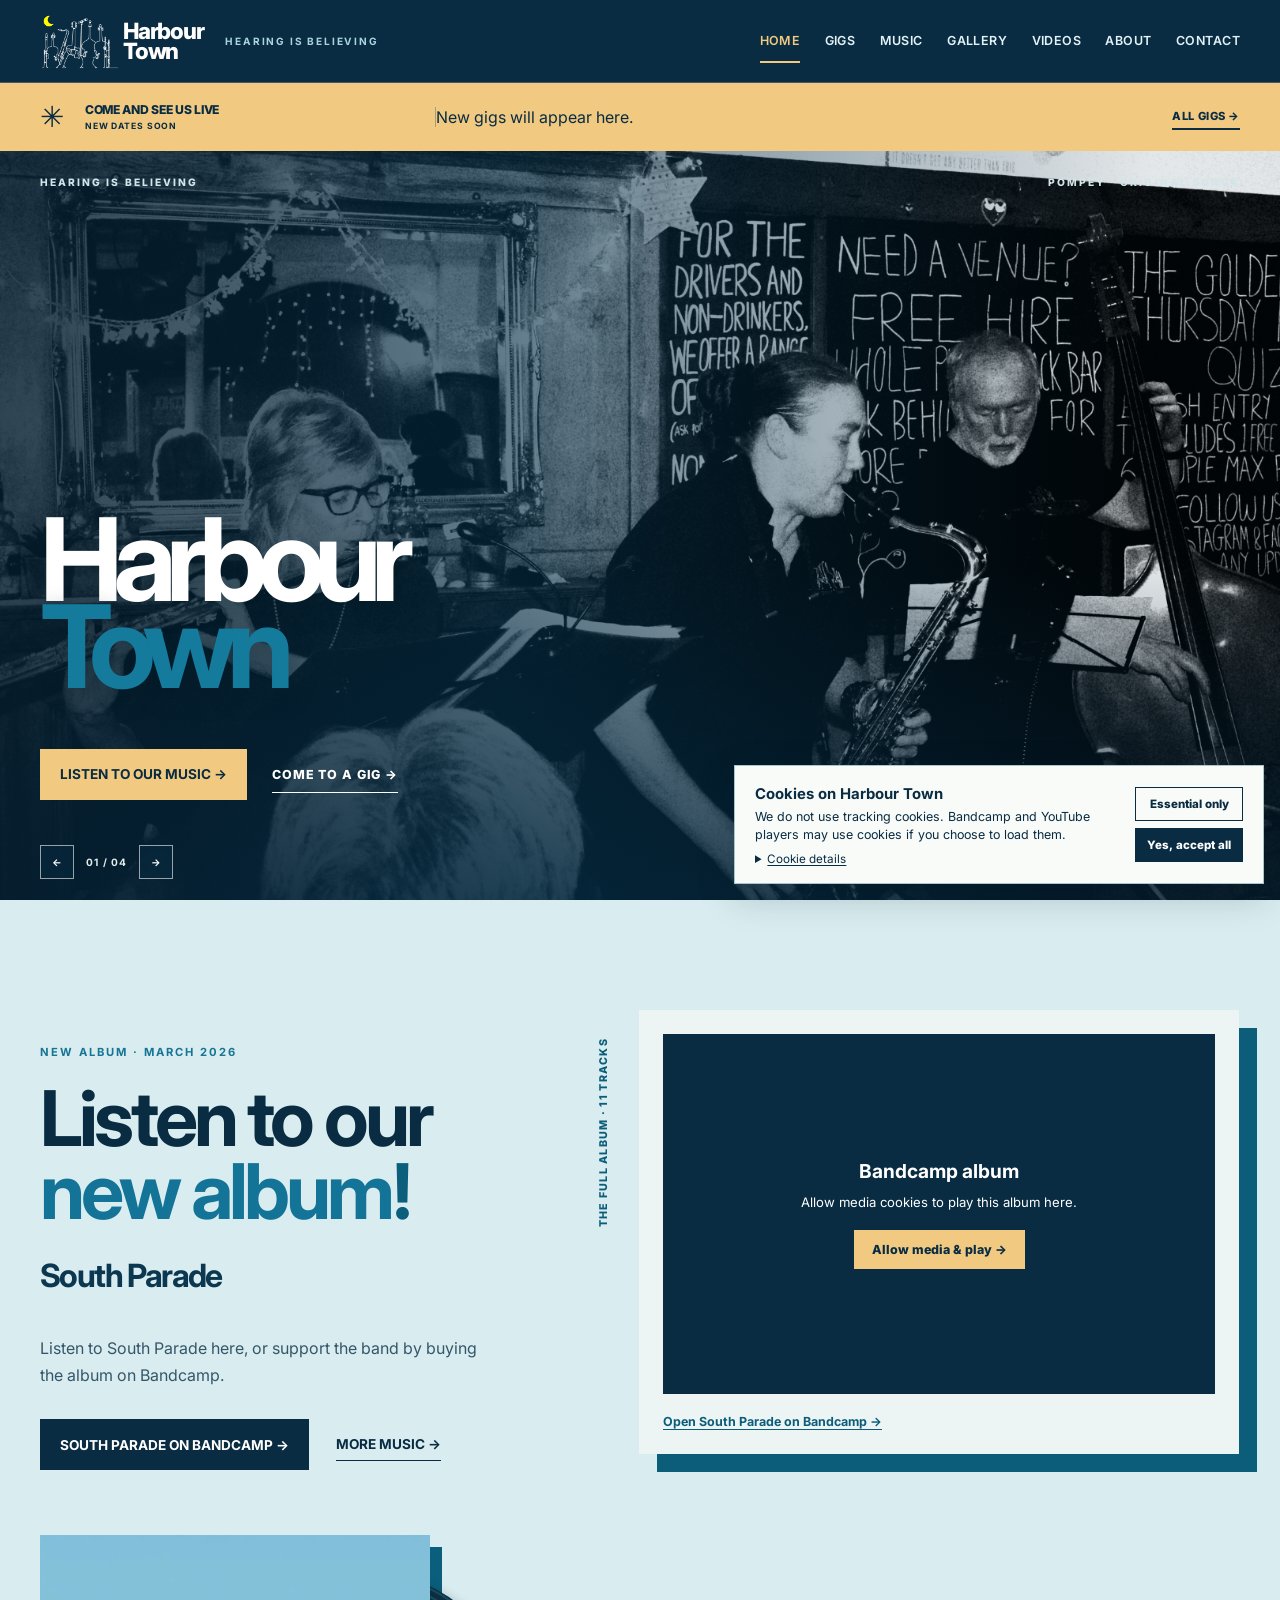
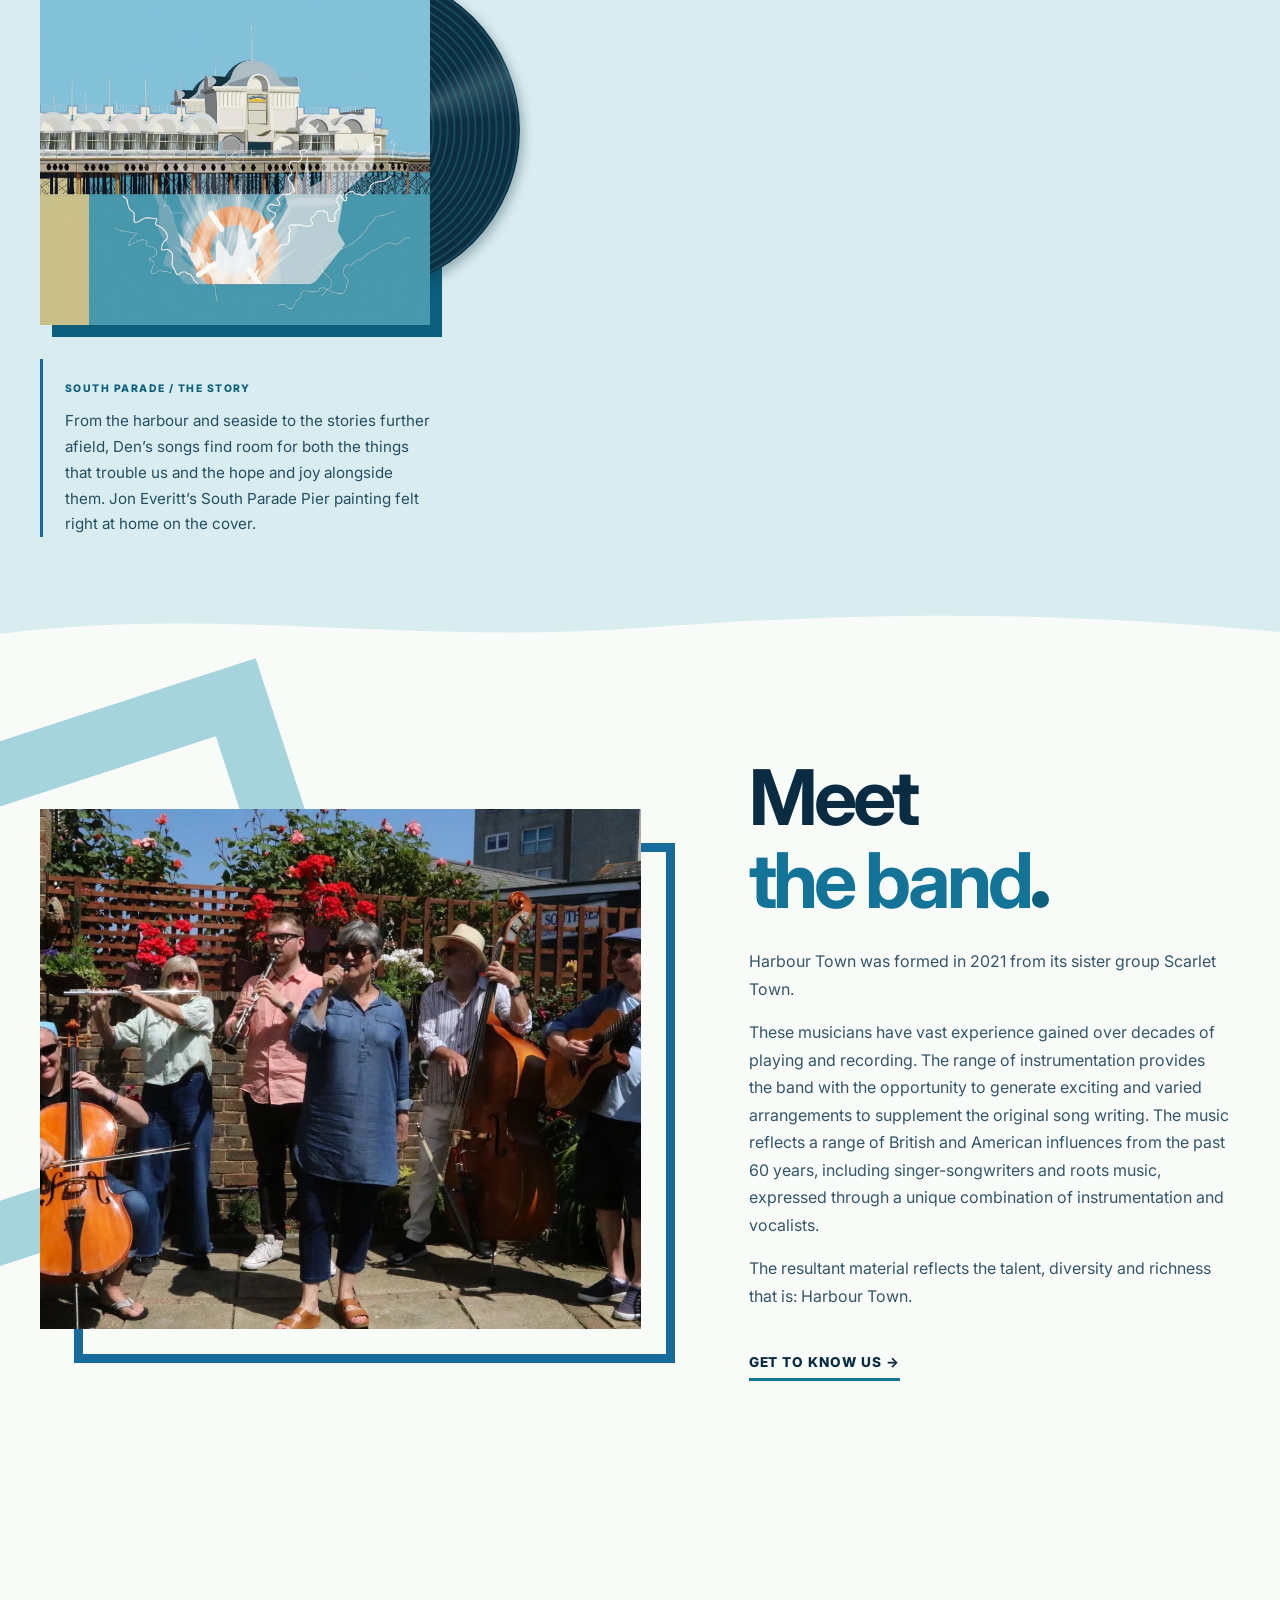
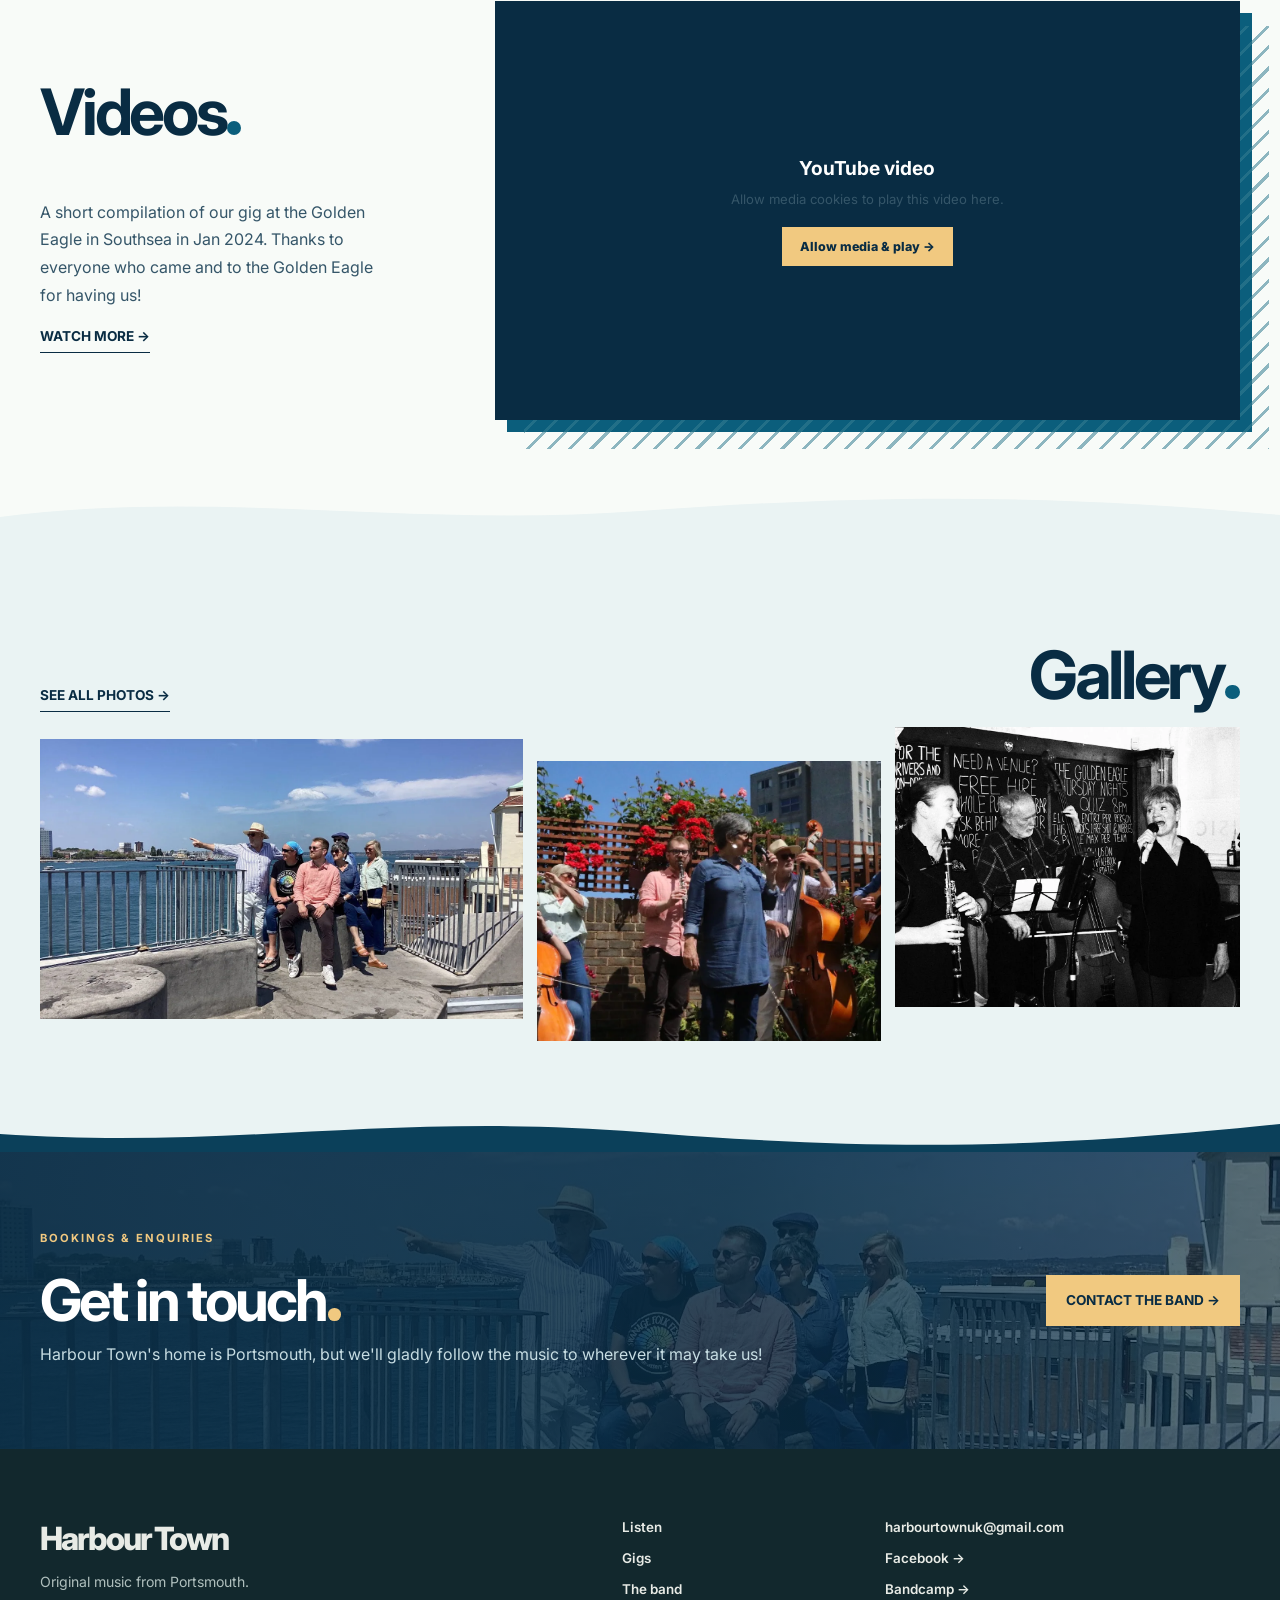
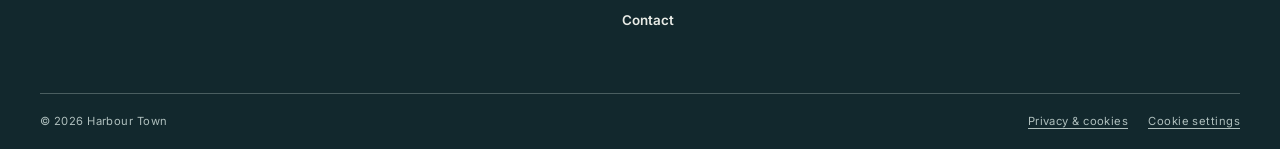
==== commit b3579d8a: "Refresh cookie script on all pages" ====
--- a/index.html
+++ b/index.html
@@ -42,5 +42,5 @@
 </div><div class="wrap footer-bottom"><span>© <span id="year">2026</span> Harbour Town</span><span class="footer-legal"><a href="privacy.html">Privacy &amp; cookies</a><button type="button" class="cookie-settings-link" data-cookie-settings>Cookie settings</button></span></div></footer>
 <script src="assets/gigs-data.js" defer></script>
 <script src="assets/site.js" defer></script>
-<script src="assets/cookies.js" defer></script>
+<script src="assets/cookies.js?v=2" defer></script>
 </body></html>
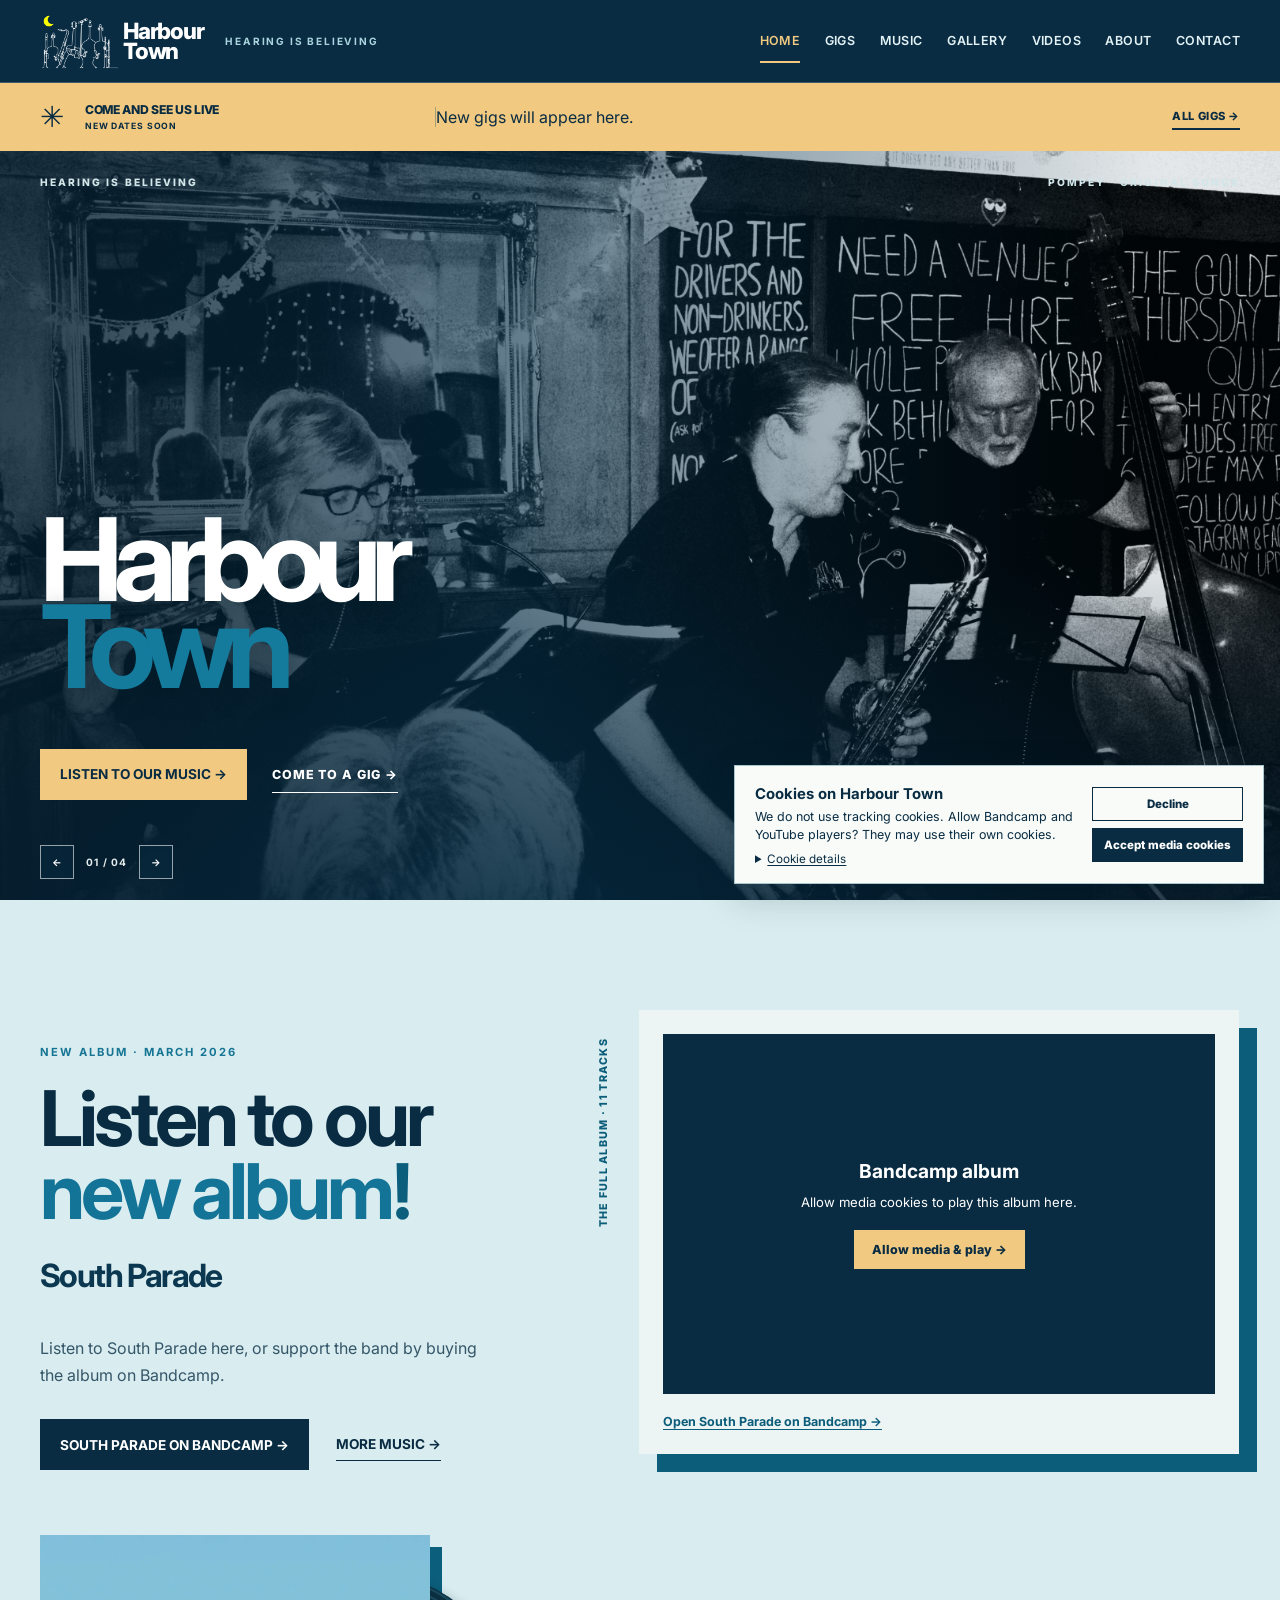
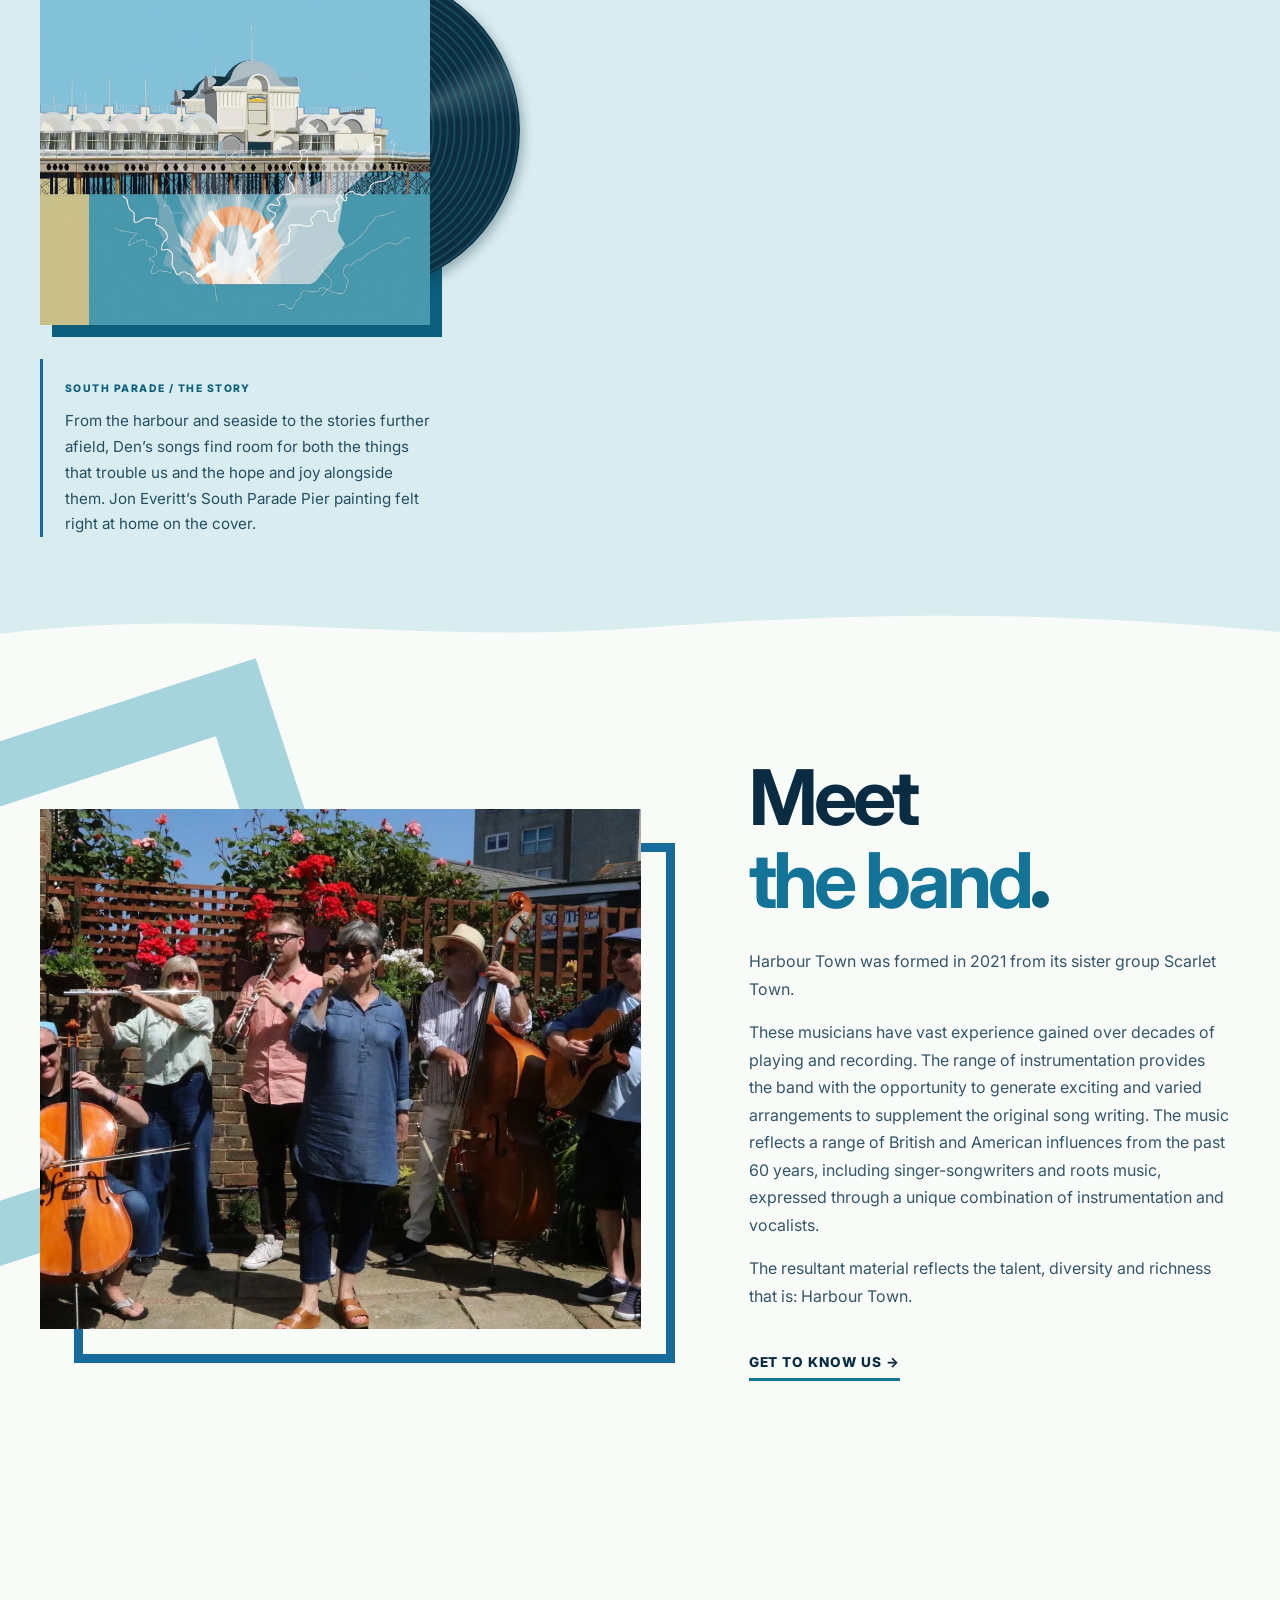
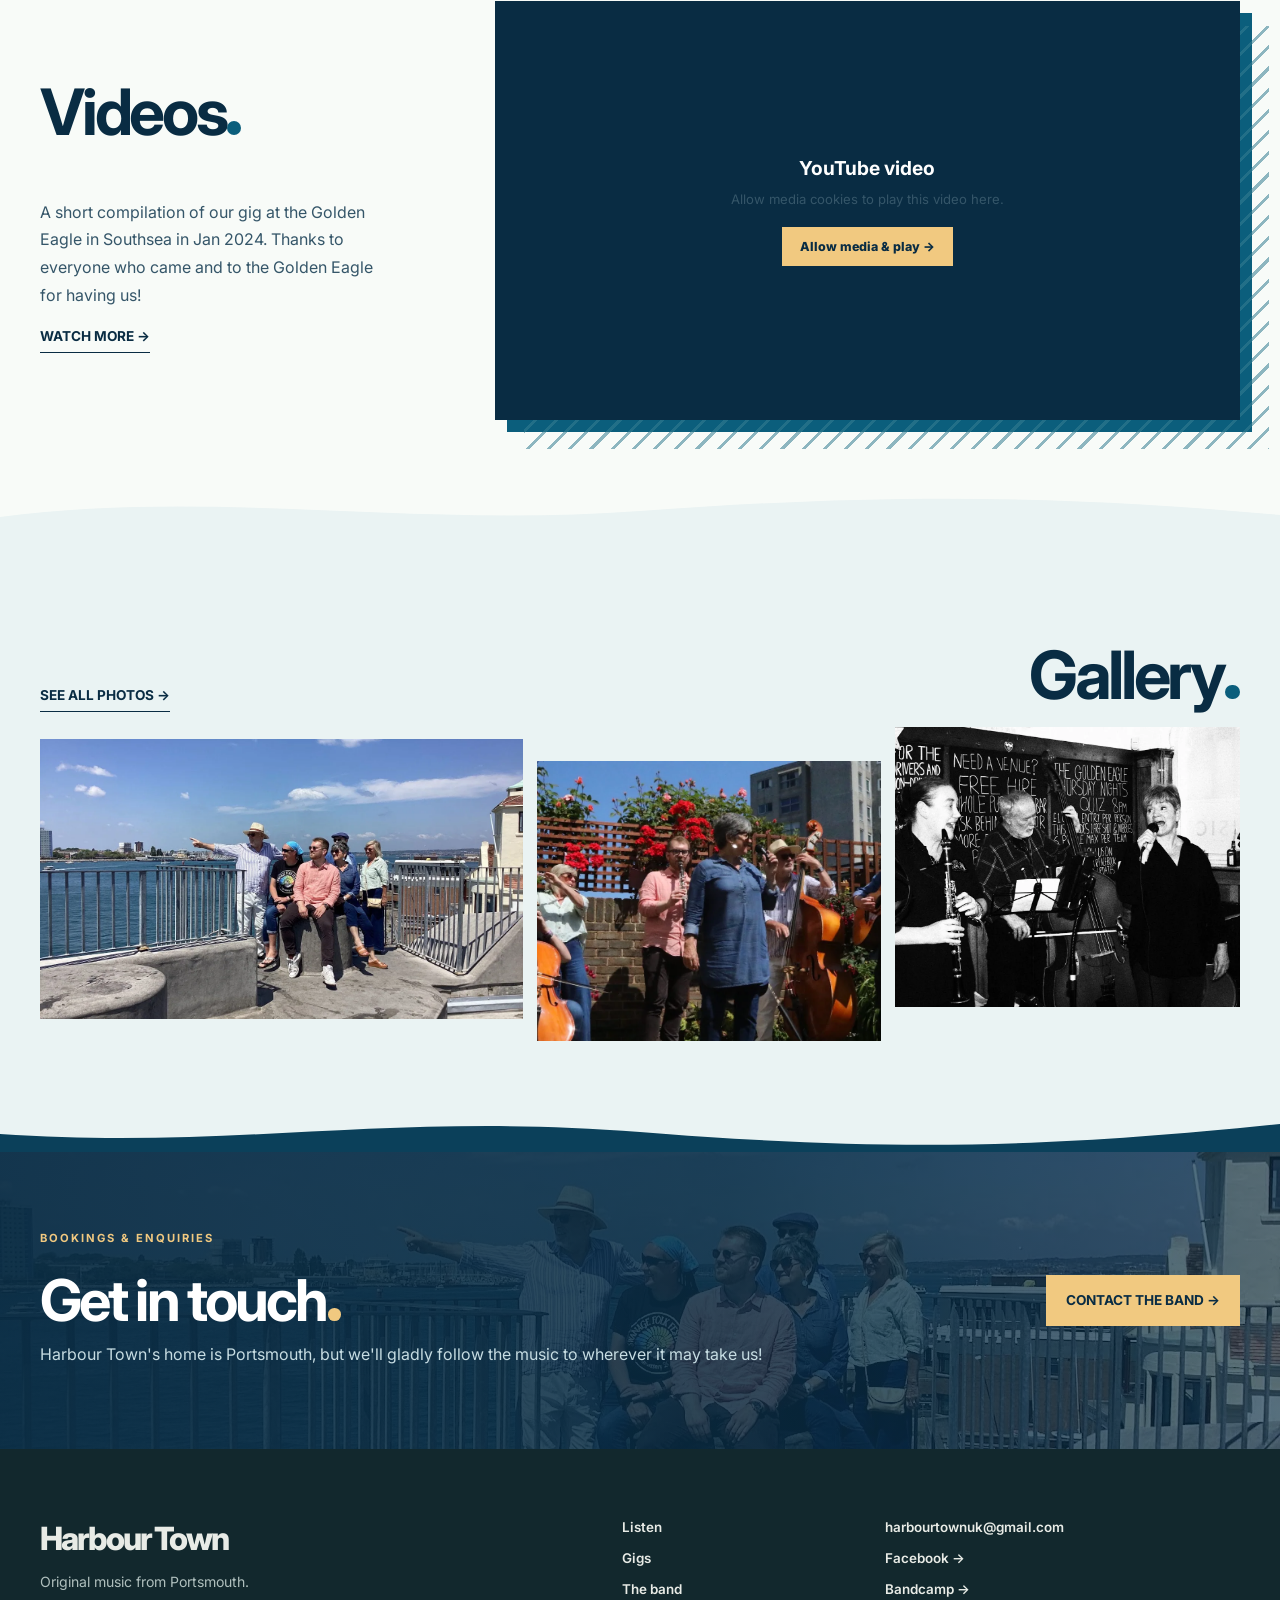
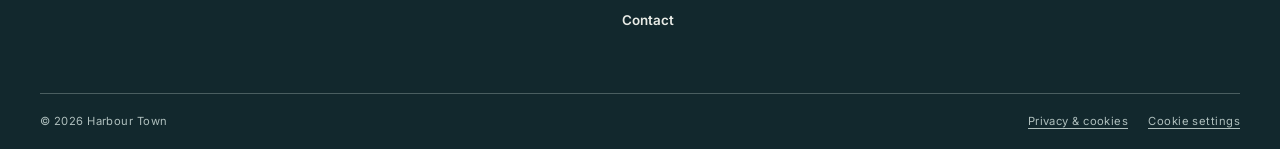
==== commit 1da4a183: "Clarify optional media cookie choices" ====
--- a/index.html
+++ b/index.html
@@ -42,5 +42,5 @@
 </div><div class="wrap footer-bottom"><span>© <span id="year">2026</span> Harbour Town</span><span class="footer-legal"><a href="privacy.html">Privacy &amp; cookies</a><button type="button" class="cookie-settings-link" data-cookie-settings>Cookie settings</button></span></div></footer>
 <script src="assets/gigs-data.js" defer></script>
 <script src="assets/site.js" defer></script>
-<script src="assets/cookies.js?v=2" defer></script>
+<script src="assets/cookies.js?v=3" defer></script>
 </body></html>
